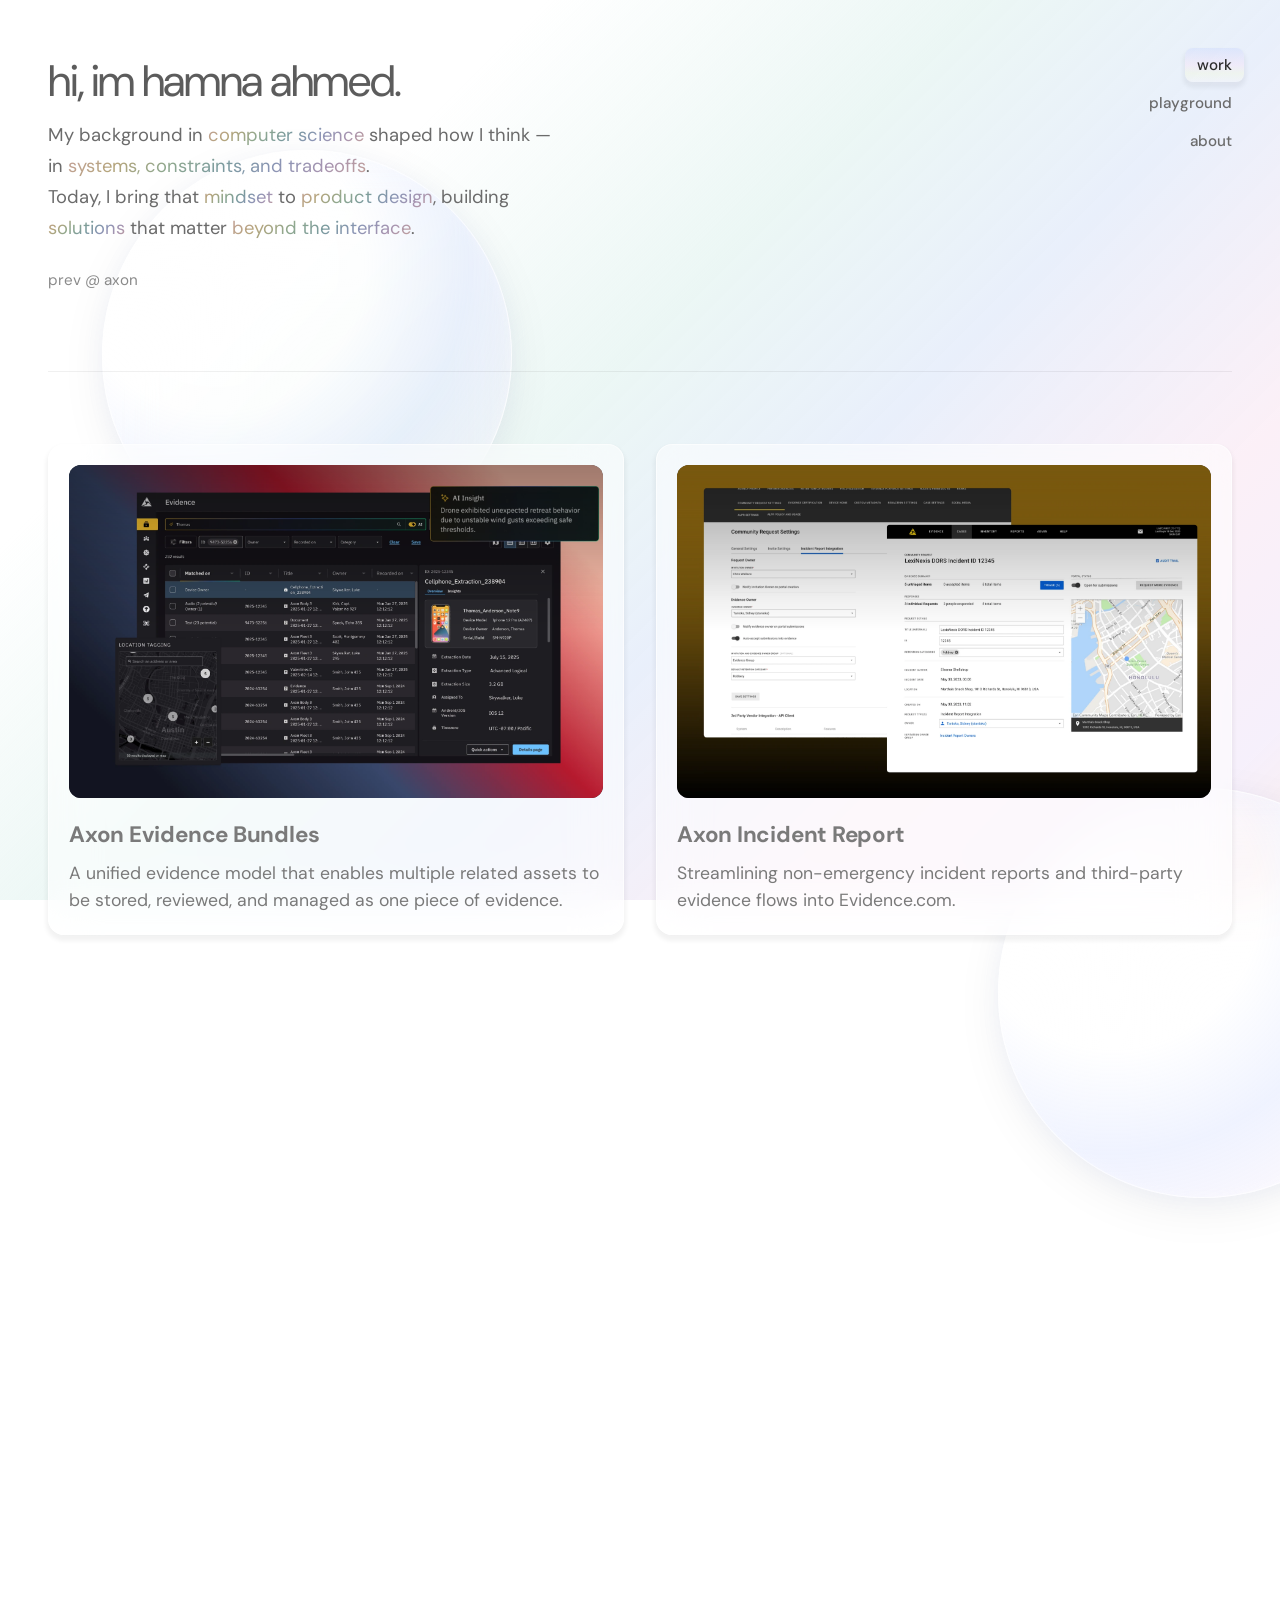
==== index.html @ d1befe15 "Initial commit" ====
<!DOCTYPE html>
<html lang="en">
<head>
  <meta charset="UTF-8">
  <meta name="viewport" content="width=device-width, initial-scale=1.0">
  <title>hamna ahmed — Product Designer</title>
  <link rel="preconnect" href="https://fonts.googleapis.com">
  <link rel="preconnect" href="https://fonts.gstatic.com" crossorigin>
  <link href="https://fonts.googleapis.com/css2?family=DM+Sans:ital,opsz,wght@0,9..40,400;0,9..40,500;0,9..40,600;0,9..40,700;1,9..40,400&display=swap" rel="stylesheet">
  <link rel="stylesheet" href="styles.css">
</head>
<body>
  <div class="custom-cursor" id="custom-cursor" aria-hidden="true">
    <span class="custom-cursor__label">VIEW PROJECT</span>
  </div>
  <div class="page-background"></div>
  <div class="glass-bubble glass-bubble--top" aria-hidden="true"></div>
  <div class="glass-bubble glass-bubble--center" aria-hidden="true"></div>
  <div class="glass-bubble glass-bubble--bottom" aria-hidden="true"></div>

  <header id="about" class="header">
    <div class="header-content">
      <h1 class="logo">hi, im hamna ahmed.</h1>
      <p class="about-intro">
        My background in <span class="about-intro__highlight">computer science</span> shaped how I think — in <span class="about-intro__highlight">systems, constraints, and tradeoffs</span>.<br>
        Today, I bring that <span class="about-intro__highlight">mindset</span> to <span class="about-intro__highlight">product design</span>, building <span class="about-intro__highlight">solutions</span> that matter <span class="about-intro__highlight">beyond the interface</span>.
      </p>
      <p class="logo-subtitle">prev @ axon</p>
    </div>
    <nav class="nav">
      <a href="#work" class="nav-link nav-link--active">work</a>
      <a href="#playground" class="nav-link">playground</a>
      <a href="#about" class="nav-link">about</a>
    </nav>
  </header>

  <main class="main">
    <div id="page-work" class="page-view page-view--active" data-page="work">
      <section id="work" class="projects">
        <div class="project-cards">
          <article class="project-card" data-project="evidence-bundles">
            <div class="project-card__image-wrapper">
              <div class="project-card__thumbnail project-card__thumbnail--axon-evidence">
                <span class="project-card__badge">AUG - OCT 2025</span>
              </div>
            </div>
            <h2 class="project-card__title">Axon Evidence Bundles</h2>
            <p class="project-card__description">A unified evidence model that enables multiple related assets to be stored, reviewed, and managed as one piece of evidence.</p>
          </article>

          <article class="project-card" data-project="incident-report">
            <div class="project-card__image-wrapper">
              <div class="project-card__thumbnail project-card__thumbnail--axon-incident">
                <span class="project-card__badge">MAY - AUG 2023</span>
              </div>
            </div>
            <h2 class="project-card__title">Axon Incident Report</h2>
            <p class="project-card__description">Streamlining non-emergency incident reports and third-party evidence flows into Evidence.com.</p>
          </article>

          <article class="project-card" data-project="shop-provincial">
            <div class="project-card__image-wrapper">
              <div class="project-card__thumbnail project-card__thumbnail--shop-provincial">
                <span class="project-card__badge">DEC - APR 2023</span>
              </div>
            </div>
            <h2 class="project-card__title">Shop Provincial E-commerce</h2>
            <p class="project-card__description">A unified evidence model that enables multiple related assets to be stored, reviewed, and managed as one piece of evidence.</p>
          </article>
        </div>
      </section>

      <footer class="site-footer">
        <div class="site-footer__inner">
          <div class="site-footer__left">
            <p class="site-footer__eyebrow">Let's connect</p>
            <h2 class="site-footer__greeting">Thanks for visiting — you've reached the end of the scroll.</h2>
            <p class="site-footer__subtext">Turning "how does this work?" into "oh, that's obvious."</p>
          </div>
          <div class="site-footer__right">
            <div class="site-footer__col">
              <p class="site-footer__label">Say hi</p>
              <a href="mailto:ahmedhamna2002@gmail.com" class="site-footer__link">Email</a>
              <a href="https://linkedin.com/in/hamnaahmed" target="_blank" rel="noopener noreferrer" class="site-footer__link">LinkedIn</a>
            </div>
            <div class="site-footer__col">
              <p class="site-footer__label">Explore</p>
              <a href="#work" class="site-footer__link">Work</a>
              <a href="#playground" class="site-footer__link">Playground</a>
              <a href="#about" class="site-footer__link">About</a>
            </div>
          </div>
        </div>
        <p class="site-footer__copyright">© Hamna Ahmed 2026</p>
      </footer>
    </div>

    <div id="page-playground" class="page-view" data-page="playground">
      <section id="playground" class="projects">
        <div class="project-cards">
          <article class="project-card" data-cursor-label="TRY IT OUT">
            <div class="project-card__image-wrapper">
              <div class="project-card__thumbnail project-card__thumbnail--memory-frame">
                <span class="project-card__badge">Project</span>
              </div>
            </div>
            <h2 class="project-card__title">Memory Frame</h2>
            <p class="project-card__description">A digital memory frame maker for creating and sharing frames with the people you care about.</p>
          </article>

        </div>
      </section>

      <footer class="site-footer">
        <div class="site-footer__inner">
          <div class="site-footer__left">
            <p class="site-footer__eyebrow">Let's connect</p>
            <h2 class="site-footer__greeting">Thanks for visiting — you've reached the end of the scroll.</h2>
            <p class="site-footer__subtext">Turning "how does this work?" into "oh, that's obvious."</p>
          </div>
          <div class="site-footer__right">
            <div class="site-footer__col">
              <p class="site-footer__label">Say hi</p>
              <a href="mailto:ahmedhamna2002@gmail.com" class="site-footer__link">Email</a>
              <a href="https://linkedin.com/in/hamnaahmed" target="_blank" rel="noopener noreferrer" class="site-footer__link">LinkedIn</a>
            </div>
            <div class="site-footer__col">
              <p class="site-footer__label">Explore</p>
              <a href="#work" class="site-footer__link">Work</a>
              <a href="#playground" class="site-footer__link">Playground</a>
              <a href="#about" class="site-footer__link">About</a>
            </div>
          </div>
        </div>
        <p class="site-footer__copyright">© Hamna Ahmed 2026</p>
      </footer>
    </div>

    <div id="page-about" class="page-view" data-page="about">
      <section class="about-page">
        <div class="about-page__content">
          <div class="about-page__text">
            <p class="about-page__body">I began in computer science, but found my way to product design through a growing interest in how technology is shaped around people. I'm especially drawn to solving problems for users whose experiences I may not naturally share.</p>
            <p class="about-page__body">Today, I bring that mindset to product design, building solutions that matter beyond the interface.</p>
            <p class="about-page__body">Previously, I designed across unfamiliar domains — from e-commerce in the HVAC space to public safety technology at Axon. In both, I learned to empathize deeply, ask better questions, and build solutions that needed to work in high-stakes, real-world conditions.</p>
            <a href="resume.pdf" target="_blank" rel="noopener noreferrer" class="about-page__resume-link">View resume</a>
          </div>
          <div class="about-page__gallery">
            <div class="about-page__portrait-frame">
              <div class="about-page__image">
                <img src="images/about-me.png" alt="Portrait of Hamna Ahmed" onerror="this.style.display='none'; this.parentElement.classList.add('about-page__image--placeholder');">
              </div>
            </div>
          </div>
        </div>
      </section>

      <footer class="site-footer">
        <div class="site-footer__inner">
          <div class="site-footer__left">
            <p class="site-footer__eyebrow">Let's connect</p>
            <h2 class="site-footer__greeting">Thanks for visiting — you've reached the end of the scroll.</h2>
            <p class="site-footer__subtext">Turning "how does this work?" into "oh, that's obvious."</p>
          </div>
          <div class="site-footer__right">
            <div class="site-footer__col">
              <p class="site-footer__label">Say hi</p>
              <a href="mailto:ahmedhamna2002@gmail.com" class="site-footer__link">Email</a>
              <a href="https://linkedin.com/in/hamnaahmed" target="_blank" rel="noopener noreferrer" class="site-footer__link">LinkedIn</a>
            </div>
            <div class="site-footer__col">
              <p class="site-footer__label">Explore</p>
              <a href="#work" class="site-footer__link">Work</a>
              <a href="#playground" class="site-footer__link">Playground</a>
              <a href="#about" class="site-footer__link">About</a>
            </div>
          </div>
        </div>
        <p class="site-footer__copyright">© Hamna Ahmed 2026</p>
      </footer>
    </div>

  <!-- Case Study Modal - Evidence Bundles -->
  <div id="case-study-modal" class="modal" aria-hidden="true" data-modal="evidence-bundles">
    <div class="modal__backdrop"></div>
    <div class="modal__window">
      <div class="modal__password-gate" id="evidence-bundles-password-gate">
        <div class="modal__password-gate-header">
          <button type="button" class="modal__back-btn modal__password-gate-back" aria-label="Back to Home">
            <span class="modal__back-icon">&lt;</span>
            Back to Home
          </button>
        </div>
        <div class="modal__password-gate-inner">
          <div class="modal__password-lock" aria-hidden="true">
            <svg width="48" height="48" viewBox="0 0 24 24" fill="none" stroke="currentColor" stroke-width="1.5" stroke-linecap="round" stroke-linejoin="round" xmlns="http://www.w3.org/2000/svg">
              <rect x="4" y="11" width="16" height="10" rx="2" ry="2"/>
              <path d="M7 11V7a5 5 0 0 1 10 0v4"/>
              <circle cx="12" cy="15.5" r="1.25" stroke="currentColor" fill="none"/>
              <line x1="12" y1="16.75" x2="12" y2="18.5" stroke="currentColor"/>
            </svg>
          </div>
          <h2 class="modal__password-gate-title">This content is protected.</h2>
          <p class="modal__password-gate-desc">To view this case study, please enter the password.</p>
          <form class="modal__password-form" id="evidence-bundles-password-form">
            <div class="modal__password-input-wrap">
              <input
                type="password"
                id="evidence-bundles-password-input"
                class="modal__password-input"
                placeholder="Enter password"
                autocomplete="off"
              />
              <button type="submit" class="modal__password-arrow" aria-label="Submit password">
                →
              </button>
            </div>
          </form>
          <p class="modal__password-error" id="evidence-bundles-password-error" aria-live="polite"></p>
        </div>
      </div>
      <header class="modal__header">
        <button type="button" class="modal__back-btn" aria-label="Back to Home">
          <span class="modal__back-icon">&lt;</span>
          Back to Home
        </button>
        <nav class="modal__nav">
          <button type="button" class="modal__nav-btn modal__nav-btn--active">intro</button>
          <button type="button" class="modal__nav-btn">challenge</button>
          <button type="button" class="modal__nav-btn">solution</button>
          <button type="button" class="modal__nav-btn">research</button>
          <button type="button" class="modal__nav-btn">impact</button>
        </nav>
      </header>
      <div class="modal__body">
        <div id="intro" class="case-study__intro-section">
        <div class="case-study__meta">
          <span>AUG - OCT 2025</span>
          <span>Product Designer</span>
        </div>
        <h2 class="case-study__title">Designing a unified way to store and review complex third-party evidence</h2>
        <div class="case-study__content-grid">
          <div class="case-study__intro">
            <p>Every year, tens of thousands of cellphone extractions and drone missions are used in criminal investigations each producing large, multi-file datasets that investigators must quickly understand under time pressure.</p>
          </div>
          <div class="case-study__details">
            <p>I led end-to-end product and design work on Evidence Bundles, introducing a new data model and review experience that treats complex extractions as a single piece of evidence across Evidence.com and Justice—reducing review time, minimizing tool switching, and surfacing critical context earlier.</p>
            <p>Alongside design, I did lightweight "vibe coding" of key components such as AI insights and the overview panel, quickly testing ideas and aligning with engineering.</p>
          </div>
        </div>
        <div class="case-study__screenshot">
          <img src="images/evidence-bundles-intro.png" alt="Evidence Bundles interface showing evidence list, detail panel, and AI insights" class="case-study__screenshot-img">
        </div>
        </div>
        <section id="challenge" class="case-study__section">
          <div class="case-study__images-row">
            <div class="case-study__image-block">
              <img src="images/evidence-bundles-challenge-1.png" alt="Challenge: extraction volume and finding what matters" class="case-study__image-img">
              <p class="case-study__image-caption">When an extraction arrives, investigators face tens of thousands of files at once. The challenge isn't missing evidence — it's finding what matters</p>
            </div>
            <div class="case-study__image-block">
              <img src="images/evidence-bundles-challenge-2.png" alt="Challenge: tool switching and context reconstruction" class="case-study__image-img">
              <p class="case-study__image-caption">To make sense of an extraction, users jump between Evidence.com, forensic tools like Cellebrite, drone software, and local file systems. Each switch breaks focus, adds friction, and forces users to manually reconstruct context.</p>
            </div>
            <div class="case-study__image-block">
              <img src="images/evidence-bundles-challenge-3.png" alt="Challenge: investigations slowing and details surfacing late" class="case-study__image-img">
              <p class="case-study__image-caption">Investigations slow down, follow-ups increase, and critical details surface later than they should — not because evidence was missing, but because it wasn't accessible when decisions were being made.</p>
            </div>
          </div>
          <p class="case-study__section-label">THE CHALLENGE</p>
          <h3 class="case-study__section-title">How can we help investigators make sense of massive cellphone and drone extractions — without slowing investigations or forcing them to leave their existing workflows?</h3>
          <div class="case-study__principles">
            <h4 class="case-study__principles-title">Principles That Framed the Design</h4>
            <ol class="case-study__principles-list">
              <li>Enable immediate orientation</li>
              <li>Surface relevance early</li>
              <li>Reduce friction within existing workflows</li>
            </ol>
          </div>
        </section>
        <section id="solution" class="case-study__section">
          <div class="case-study__solution-grid">
            <div class="case-study__solution-content">
              <p class="case-study__section-label">THE SOLUTION</p>
              <h3 class="case-study__section-title">A New Way to Review Extractions</h3>
              <p>Evidence Bundles turn large cellphone and drone extractions into a single, organized view that investigators can actually review.</p>
              <p>Instead of digging through tens of thousands of files or switching tools, investigators can quickly see what's inside, find what matters, and move forward with their investigation</p>
            </div>
            <div class="case-study__video-wrap">
              <video class="case-study__video" playsinline autoplay loop muted preload="auto">
                <source src="videos/demo_bundles.mp4" type="video/mp4">
                Your browser does not support the video tag.
              </video>
              <p class="case-study__video-hint">Add your video as <code>videos/demo_bundles.mp4</code> (MP4) to show it here.</p>
            </div>
          </div>
          <div class="case-study__stats">
            <div class="case-study__stat-box">
              <span class="case-study__stat-value">2x increase</span>
              <span class="case-study__stat-label">in cellphone extractions stored in Evidence.com</span>
            </div>
            <div class="case-study__stat-box">
              <span class="case-study__stat-value">60%</span>
              <span class="case-study__stat-label">faster extraction review time</span>
            </div>
          </div>
        </section>
        <section class="case-study__section">
          <h3 class="case-study__section-title">Evidence Detail Page</h3>
          <p class="case-study__section-desc">The evidence detail page now provides a clear, structured entry point into complex extractions. By surfacing key details and grouping related content, investigators can quickly understand the scope of an extraction and orient themselves before beginning review.</p>
          <div class="case-study__evidence-panels">
            <div class="case-study__evidence-panel">
              <img src="images/evidence-detail-list.png" alt="Evidence list view with search, filters, and table of evidence items" class="case-study__evidence-img">
            </div>
            <div class="case-study__evidence-panel">
              <img src="images/evidence-detail-panel.png" alt="Evidence detail panel showing cellphone extraction overview" class="case-study__evidence-img">
            </div>
          </div>
          <div class="case-study__before-after">
            <div class="case-study__before-after-col">
              <h4 class="case-study__before-after-heading">Before</h4>
              <ul>
                <li>Extractions were represented as either individual files or a single ZIP</li>
                <li>Evidence appeared uniform regardless of size or complexity</li>
                <li>Investigators had to open files to understand what they were reviewing</li>
              </ul>
            </div>
            <div class="case-study__before-after-col">
              <h4 class="case-study__before-after-heading">After</h4>
              <ul>
                <li>Extractions are represented as one structured piece of evidence</li>
                <li>A details overview panel clarifies type, scope, and contents at a glance</li>
                <li>Investigators can orient quickly before diving into files</li>
              </ul>
            </div>
          </div>
        </section>
        <section class="case-study__section">
          <h3 class="case-study__section-title">Actionable Evidence Lists</h3>
          <p class="case-study__section-desc">Extractions are now presented as an organized, actionable evidence list rather than a raw file dump. Files are grouped and structured to reflect investigative relevance, with tiered functionality that supports scanning, previewing, and deeper interaction as investigators move through review.</p>
          <div class="case-study__dark-images">
            <img src="images/actionable-evidence-video.png" alt="Multi-camera evidence viewer showing fisheye video and file tree" class="case-study__evidence-img">
            <img src="images/actionable-evidence-ai.png" alt="Document viewer with AI insights summarizing chat export" class="case-study__evidence-img">
          </div>
          <div class="case-study__before-after">
            <div class="case-study__before-after-col">
              <h4 class="case-study__before-after-heading">Before</h4>
              <ul>
                <li>Extractions were displayed as a raw translation of the source file structure</li>
                <li>No file- or folder-level actions were available from the evidence list</li>
                <li>Interaction was limited to basic expand and collapse</li>
                <li>Investigators had to open files or leave the platform to take action</li>
              </ul>
            </div>
            <div class="case-study__before-after-col">
              <h4 class="case-study__before-after-heading">After</h4>
              <ul>
                <li>Files are organized and grouped to reflect investigative context</li>
                <li>Tiered functionality enables focused actions at the file and folder level</li>
                <li>Supported files can be previewed inline directly from the list</li>
                <li>Investigators can review and interact with evidence without leaving Evidence.com</li>
              </ul>
            </div>
          </div>
        </section>
        <section class="case-study__section">
          <h3 class="case-study__section-title">Evidence Dashboard</h3>
          <p class="case-study__section-desc">The dashboard introduces a high-level view of an extraction that surfaces patterns, activity, and key attributes at a glance. By summarizing evidence across dimensions like type, time, and location, investigators can quickly prioritize where to focus before moving into detailed file review.</p>
          <div class="case-study__dark-images">
            <img src="images/evidence-dashboard-no-preview.png" alt="File browser in Axon Evidence with unsupported preview and download option" class="case-study__evidence-img">
            <img src="images/evidence-dashboard-overview.png" alt="Evidence dashboard with evidence type summary, location map, phone activity chart, and overview panel" class="case-study__evidence-img">
          </div>
          <div class="case-study__before-after">
            <div class="case-study__before-after-col">
              <h4 class="case-study__before-after-heading">Before</h4>
              <ul>
                <li>No high-level view of extraction contents</li>
                <li>Evidence had to be understood file-by-file</li>
                <li>Investigators manually pieced together patterns and timelines</li>
              </ul>
            </div>
            <div class="case-study__before-after-col">
              <h4 class="case-study__before-after-heading">After</h4>
              <ul>
                <li>A centralized dashboard summarizes extraction contents and activity</li>
                <li>Visual breakdowns highlight patterns across time, type, and location</li>
                <li>Investigators can identify areas of interest before deep review</li>
              </ul>
            </div>
          </div>
        </section>
        <section id="research" class="case-study__section">
          <p class="case-study__section-label">RESEARCH</p>
          <h3 class="case-study__section-title">Understanding the Problem</h3>
          <p class="case-study__section-desc">To understand where review broke down, I conducted qualitative research with investigators and analysts working with cellphone and drone extractions. Sessions focused on how they currently navigate extractions, what they look for first, and where friction slows investigations.</p>
          <p class="case-study__section-desc">Rather than evaluating tools in isolation, I mapped how evidence is reviewed end-to-end, from when an extraction first arrives to when it's deemed investigation-ready.</p>
          <div class="case-study__themes">
            <p class="case-study__themes-label">Themes</p>
            <div class="case-study__themes-grid">
              <div class="case-study__theme case-study__theme--green">
                <h4 class="case-study__theme-title">Lack of orientation</h4>
                <ul>
                  <li>"I open an extraction and I don't know where to start"</li>
                  <li>"Reviewing filenames instead of reviewing content"</li>
                  <li>"There's no summary – it's just files"</li>
                  <li>"Content is buried deep in folders"</li>
                  <li>"Jumping between tools to understand context (Exports, Callouts, etc.)"</li>
                </ul>
              </div>
              <div class="case-study__theme case-study__theme--purple">
                <h4 class="case-study__theme-title">Volume overwhelms relevance</h4>
                <ul>
                  <li>"Manually tracking what's been reviewed"</li>
                  <li>"It feels like searching for a needle in a haystack"</li>
                  <li>"One extraction can have 10,000+ files – rarely need a fraction"</li>
                </ul>
              </div>
              <div class="case-study__theme case-study__theme--blue">
                <h4 class="case-study__theme-title">Fragmented review workflows</h4>
                <ul>
                  <li>"CSV previews don't tell me enough"</li>
                  <li>"Re-uploading evidence into other software"</li>
                  <li>"Tool switching breaks focus"</li>
                  <li>"These data lives in one place, photo data in another"</li>
                </ul>
              </div>
              <div class="case-study__theme case-study__theme--orange">
                <h4 class="case-study__theme-title">Time pressure & early decisions</h4>
                <ul>
                  <li>"I want answers fast, not perfect"</li>
                  <li>"Looking for signals before deep review"</li>
                  <li>"Hard to assess relevance quickly"</li>
                  <li>"I just want to know if this is relevant"</li>
                </ul>
              </div>
            </div>
          </div>
        </section>
        <section class="case-study__section">
          <h3 class="case-study__section-title">Key patterns from research</h3>
          <p class="case-study__section-desc">To understand where review broke down, I conducted qualitative research with investigators and analysts working with cellphone and drone extractions. Sessions focused on <strong>how they currently navigate extractions, what they look for first, and where friction slows investigations.</strong></p>
          <div class="case-study__patterns">
            <div class="case-study__pattern case-study__pattern--yellow">
              <h4 class="case-study__pattern-heading">#1 — Investigators need orientation before action</h4>
              <p>When an extraction arrives, users aren't looking for everything — they're trying to understand what they're dealing with. Without an overview, investigators felt dropped into files with no clear starting point.</p>
            </div>
            <div class="case-study__pattern case-study__pattern--pink">
              <h4 class="case-study__pattern-heading">#2 — Volume makes relevance hard to see</h4>
              <p>Extractions often contained tens of thousands of files, but only a small subset mattered early. Treating all files equally slowed review and decision-making.</p>
            </div>
            <div class="case-study__pattern case-study__pattern--blue">
              <h4 class="case-study__pattern-heading">#3 — Context is reconstructed manually</h4>
              <p>When key details weren't surfaced, investigators pieced together meaning by switching tools, downloading files, or keeping external notes — adding time and risk.</p>
            </div>
          </div>
          <div class="case-study__revealed">
            <h3 class="case-study__section-title">What this revealed</h3>
            <p class="case-study__section-desc">Inefficiency wasn't caused by a lack of evidence, it came from the effort required to make sense of it. Investigators needed <strong>faster ways to understand relevance, context, and next steps</strong> without leaving their workflow.</p>
          </div>
        </section>
        <section class="case-study__section">
          <p class="case-study__section-label">EXPLORATIONS</p>
          <h3 class="case-study__section-title">Exploring the Solution Space</h3>
          <p class="case-study__section-desc">Based on research findings, I explored multiple ways to reduce cognitive load while preserving access to detailed evidence. The following explorations shaped the final direction.</p>
          <h4 class="case-study__exploration-heading">1. Tiered navigation vs. collapse-and-expand lists</h4>
          <div class="case-study__exploration-panels case-study__exploration-panels--visuals-first">
            <div class="case-study__exploration-panel">
              <p class="case-study__exploration-label">Feedback</p>
              <p class="case-study__exploration-text">Investigators found expandable lists difficult to scan at scale. Large extractions made it hard to understand structure, and repeatedly expanding folders added cognitive overhead before review could even begin.</p>
              <div class="case-study__exploration-media">
                <img src="images/exploration-tiered-file-tree.png" alt="Before: collapse-and-expand file tree" class="case-study__exploration-img-aligned">
              </div>
            </div>
            <div class="case-study__exploration-panel">
              <p class="case-study__exploration-label">What changed</p>
              <p class="case-study__exploration-text">We introduced a tiered navigation structure that made hierarchy visible at a glance, allowing investigators to understand how evidence was organized without repeated interaction.</p>
              <div class="case-study__exploration-media">
                <div class="case-study__video-wrap case-study__exploration-video">
                  <video class="case-study__video" playsinline autoplay loop muted preload="auto">
                    <source src="videos/list.mp4" type="video/mp4">
                    Your browser does not support the video tag.
                  </video>
                  <p class="case-study__video-hint">Tiered navigation in action.</p>
                </div>
              </div>
            </div>
          </div>
          <h4 class="case-study__exploration-heading">2. Widget-level filters vs. global filtering</h4>
          <div class="case-study__exploration-panels case-study__exploration-panels--visuals-first">
            <div class="case-study__exploration-panel">
              <p class="case-study__exploration-label">Feedback</p>
              <p class="case-study__exploration-text">Early designs placed filters within individual dashboard widgets. Investigators found this confusing and repetitive, often needing to apply the same filter multiple times to cross-check evidence.</p>
              <div class="case-study__exploration-media case-study__exploration-media--row">
                <img src="images/exploration-location-tagging.png" alt="Location Tagging widget with Type and Date filters" class="case-study__exploration-img-aligned">
                <img src="images/exploration-phone-activity.png" alt="Phone Activity widget with Type and Duration filters" class="case-study__exploration-img-aligned">
              </div>
            </div>
            <div class="case-study__exploration-panel">
              <p class="case-study__exploration-label">What changed</p>
              <p class="case-study__exploration-text">We moved filtering to a global level across all widgets, allowing investigators to narrow evidence once and see consistent results across the entire dashboard.</p>
              <div class="case-study__exploration-media case-study__exploration-media--match-row">
                <img src="images/exploration-dashboard-overview.png" alt="Evidence dashboard with global filters, Location Tagging, Phone Activity, and Overview" class="case-study__exploration-img-aligned">
              </div>
            </div>
          </div>
        </section>
        <section id="impact" class="case-study__section">
          <div class="case-study__impact-grid case-study__impact-grid--evidence">
            <div>
              <h3 class="case-study__section-title">Impact and Outcomes</h3>
              <p class="case-study__section-desc">Evidence Bundles improved how investigators review complex extractions by shipping a PO experience centered on the evidence list and overview details panel. While dashboard-level insights were explored, technical constraints scoped the initial release to the most critical features.</p>
            </div>
            <div class="case-study__impact-list">
              <div class="case-study__impact-item">
                <h4 class="case-study__impact-heading">60% faster extraction review</h4>
                <p>By introducing structured bundles, overview context, and in-platform review, investigators could assess relevance and begin analysis significantly earlier, without downloading files or switching tools.</p>
              </div>
              <div class="case-study__impact-item">
                <h4 class="case-study__impact-heading">~2x increase in cellphone extractions stored in Evidence.com</h4>
                <p>Making extractions reviewable in-platform reduced reliance on external forensic tools and encouraged agencies to store and manage third-party evidence directly within Axon.</p>
              </div>
              <div class="case-study__impact-item">
                <h4 class="case-study__impact-heading">A scalable foundation for future evidence types</h4>
                <p>The "one evidence, many files" model established a flexible pattern that extends beyond cellphone extractions to other complex evidence types, including drone missions and multi-camera incidents.</p>
              </div>
            </div>
          </div>
        </section>
        <section class="case-study__section">
          <div class="case-study__takeaways-section">
            <h3 class="case-study__section-title">Reflections</h3>
            <p class="case-study__section-desc">Designing Evidence Bundles required balancing investigative rigor with usability in a space where mistakes carry real consequences. One of the biggest challenges was identifying where structure added clarity versus where it introduced unnecessary abstraction.</p>
            <p class="case-study__section-desc">This work strengthened my approach to designing for complex, high-stakes systems, where progress is often iterative, constrained, and driven as much by feasibility as by user need.</p>
            <div class="case-study__reflections-images">
            <div class="case-study__reflection-block">
              <img src="images/reflection-1.png" alt="CKO25 SUPERBLOOM at Footprint Center" class="case-study__reflection-img">
              <p class="case-study__reflection-caption">Alignment, finally not on Zoom.</p>
            </div>
            <div class="case-study__reflection-block">
              <img src="images/reflection-2.png" alt="Team dinner" class="case-study__reflection-img">
              <p class="case-study__reflection-caption">Good teams are built between meetings.</p>
            </div>
            <div class="case-study__reflection-block">
              <img src="images/reflection-3.png" alt="Workspace and design critiques" class="case-study__reflection-img">
              <p class="case-study__reflection-caption">Design critiques: where good ideas get better.</p>
            </div>
            </div>
          </div>
        </section>
        <section class="case-study__more">
          <p class="case-study__more-label">Want to read more?</p>
          <div class="case-study__more-cards">
            <div class="case-study__more-card" data-project="incident-report" role="button" tabindex="0">
              <img src="images/axon-evidence-cover.png" alt="Axon Incident Report" class="case-study__more-img">
              <h4 class="case-study__more-title">Axon Incident Report</h4>
              <p class="case-study__more-desc">Streamlining non-emergency incident reports and third-party evidence flows into Evidence.com.</p>
            </div>
            <div class="case-study__more-card" data-project="shop-provincial" role="button" tabindex="0">
              <img src="images/shop-provincial-cover.png" alt="Shop Provincial E-commerce" class="case-study__more-img">
              <h4 class="case-study__more-title">Shop Provincial E-commerce</h4>
              <p class="case-study__more-desc">A unified evidence model that enables multiple related assets to be stored, reviewed, and managed as one piece of evidence.</p>
            </div>
          </div>
        </section>
      </div>
    </div>
  </div>

  <!-- Case Study Modal - Incident Report -->
  <div id="incident-report-modal" class="modal" aria-hidden="true" data-modal="incident-report">
    <div class="modal__backdrop"></div>
    <div class="modal__window">
      <header class="modal__header">
        <button type="button" class="modal__back-btn" aria-label="Back to Home">
          <span class="modal__back-icon">&lt;</span>
          Back to Home
        </button>
        <nav class="modal__nav">
          <button type="button" class="modal__nav-btn modal__nav-btn--active">intro</button>
          <button type="button" class="modal__nav-btn">challenge</button>
          <button type="button" class="modal__nav-btn">solution</button>
          <button type="button" class="modal__nav-btn">research</button>
          <button type="button" class="modal__nav-btn">impact</button>
        </nav>
      </header>
      <div class="modal__body">
        <div id="intro-incident" class="case-study__intro-section">
          <div class="case-study__meta">
            <span>MAY - AUG 2023</span>
            <span>Product Design Intern</span>
          </div>
          <h2 class="case-study__title">Simplifying how third-party evidence is collected for incident reports.</h2>
          <div class="case-study__content-grid">
            <div class="case-study__intro">
              <p>More than 18,000 law enforcement agencies globally rely on third-party systems to collect non-emergency incident reports, while digital evidence is managed separately. This disconnect creates delays, manual work, and incomplete evidence at the start of investigations.</p>
            </div>
            <div class="case-study__details">
              <p>During my Summer 2023 internship on the Digital Evidence Management System (DEMS) team at Axon, I worked on Incident Report Integration—a project focused on simplifying how third-party evidence is collected and linked to incident reports across multiple regions with varying constraints.</p>
            </div>
          </div>
          <div class="case-study__screenshot">
            <img src="images/incident-report-intro.png" alt="Community Request Settings and LexisNexis DORS incident portal" class="case-study__screenshot-img">
          </div>
        </div>
        <section id="challenge-incident" class="case-study__section">
          <div class="case-study__challenge-solution-grid">
            <div>
              <p class="case-study__section-label">THE CHALLENGE</p>
              <h3 class="case-study__section-title">The Challenge</h3>
              <p class="case-study__section-desc">Incident reports and digital evidence were collected in different tools, forcing officers to manually move files between systems. This extra work caused delays and often meant investigations started without all the necessary information.</p>
              <div class="case-study__metrics-row">
                <div class="case-study__metric-box case-study__metric-box--incident">
                  <span class="case-study__metric-value">48%</span>
                  <span class="case-study__metric-label">reduction in evidence delays</span>
                </div>
                <div class="case-study__metric-box case-study__metric-box--incident">
                  <span class="case-study__metric-value">250 hrs/week</span>
                  <span class="case-study__metric-label">of operational time saved</span>
                </div>
              </div>
            </div>
            <div>
              <div class="case-study__question-callout">
                <p><strong>The question we tackled:</strong> How might we simplify third-party evidence collection while keeping incident reporting workflows intact?</p>
              </div>
              <p class="case-study__section-label">THE SOLUTION</p>
              <h3 class="case-study__section-title">The Solution</h3>
              <p class="case-study__section-desc">We designed an end-to-end integration that connects third-party incident reporting systems with Axon's digital evidence platform, automatically linking evidence to incident reports through a centralized review experience.</p>
            </div>
          </div>
        </section>
        <section id="solution-incident" class="case-study__section">
          <h3 class="case-study__section-title">The Portal Experience</h3>
          <p class="case-study__section-desc">Agencies can see all evidence submitted through third-party reports in one place. Evidence is automatically tied to its incident, making it easy to triage, review, and request follow-ups without switching systems.</p>
          <div class="case-study__screenshot">
            <div class="case-study__video-wrap">
              <video class="case-study__video" playsinline autoplay loop muted preload="auto">
                <source src="videos/Incident Report Video1 copy.mp4" type="video/mp4">
                Your browser does not support the video tag.
              </video>
            </div>
          </div>
          <h3 class="case-study__section-title">Agency Setup & API</h3>
          <p class="case-study__section-desc">Agencies configure permissions and generate an API client in under a minute, enabling secure connections with existing reporting tools.</p>
          <div class="case-study__screenshot">
            <div class="case-study__video-wrap">
              <video class="case-study__video" playsinline autoplay loop muted preload="auto">
                <source src="videos/Screen Recording 2024-01-29 at 11 copy.mp4" type="video/mp4">
                Your browser does not support the video tag.
              </video>
            </div>
          </div>
          <h3 class="case-study__section-title">Third-Party Evidence Intake</h3>
          <p class="case-study__section-desc">Evidence submitted alongside incident reports flows directly into Axon, eliminating manual uploads and delays.</p>
          <div class="case-study__screenshot">
            <div class="case-study__video-wrap">
              <video class="case-study__video" playsinline autoplay loop muted preload="auto">
                <source src="videos/Incident Report Integration @ Axon (1500 x 1080 px) copy.mp4" type="video/mp4">
                Your browser does not support the video tag.
              </video>
            </div>
          </div>
          <h3 class="case-study__section-title">Creating value across the evidence ecosystem</h3>
          <p class="case-study__section-desc">Incident Report Integration was designed to deliver value for everyone involved in the evidence lifecycle—from community members submitting reports to investigators acting on them.</p>
          <div class="case-study__value-grid">
            <div class="case-study__value-block">
              <h4 class="case-study__value-title">For Agencies</h4>
              <p>Reduce manual work and operational overhead by automating evidence intake and integration with existing reporting systems.</p>
            </div>
            <div class="case-study__value-block">
              <h4 class="case-study__value-title">For Investigators</h4>
              <p>Access complete, investigation-ready evidence earlier—without switching tools or waiting on follow-ups.</p>
            </div>
            <div class="case-study__value-block">
              <h4 class="case-study__value-title">For Community Members</h4>
              <p>Submit all relevant digital evidence in one step, with confidence that it's securely received and reviewed.</p>
            </div>
            <div class="case-study__value-block">
              <h4 class="case-study__value-title">For Axon</h4>
              <p>Enable a scalable, integration-first platform that strengthens partnerships with third-party reporting vendors and increases platform adoption.</p>
            </div>
          </div>
        <section id="research-incident" class="case-study__section">
          <h3 class="case-study__section-title">Before and After The Integration</h3>
          <div class="case-study__before-after-flowcharts">
            <div class="case-study__flowchart-block">
              <img src="images/incident-before-integration.png" alt="Before: Evidence handled across multiple tools — case submission, review, and evidence request flow" class="case-study__flowchart-img">
              <p class="case-study__flowchart-label">Before: Evidence handled across multiple tools</p>
            </div>
            <div class="case-study__flowchart-block">
              <img src="images/incident-after-integration.png" alt="After: Evidence handled in one connected system — integrated flow" class="case-study__flowchart-img">
              <p class="case-study__flowchart-label">After: Evidence handled in one connected system</p>
            </div>
          </div>
          <h3 class="case-study__section-title">Research & Discovery</h3>
          <p class="case-study__section-desc">To understand where evidence collection was breaking down, we conducted interviews with law enforcement agencies across the US, Canada, Australia, and the UK, including agencies using third-party systems for non-emergency incident reporting. We paired these conversations with a deep analysis of the reporting software agencies relied on day to day.</p>
          <p class="case-study__section-desc">Rather than redesigning existing tools, our goal was to understand how incident reports and evidence moved through these systems—and where friction, delays, and manual work were introduced.</p>
          <div class="case-study__research-cols">
            <div class="case-study__research-col">
              <img src="images/incident-research-agency.png" alt="Agency interviews — collaboration in meeting room" class="case-study__research-img">
              <h4 class="case-study__research-col-title">Agency interviews</h4>
              <p>How do agencies collect evidence today?</p>
            </div>
            <div class="case-study__research-col">
              <img src="images/incident-research-analysis.png" alt="Third-party system analysis — data review and visualizations" class="case-study__research-img">
              <h4 class="case-study__research-col-title">Third-party system analysis</h4>
              <p>How does evidence move through existing reporting tools?</p>
            </div>
            <div class="case-study__research-col">
              <img src="images/incident-research-constraints.png" alt="Constraints & feasibility — systems and connectivity" class="case-study__research-img">
              <h4 class="case-study__research-col-title">Constraints & feasibility review</h4>
              <p>What's possible within real-world constraints?</p>
            </div>
          </div>
          <h3 class="case-study__section-title">Key insights</h3>
          <div class="case-study__insights-grid">
            <div class="case-study__insight-block">
              <h4 class="case-study__insight-title">US & Canada – LexisNexis Coplogic (DORS)</h4>
              <ol>
                <li>Community members could submit only non-video files up to 75MB</li>
                <li>Video evidence required follow-up and manual re-upload into Axon</li>
                <li>Metadata had to be recreated manually, increasing effort and error risk</li>
              </ol>
            </div>
            <div class="case-study__insight-block">
              <h4 class="case-study__insight-title">Australia – PoliceLink</h4>
              <ol>
                <li>Evidence lived entirely outside Axon</li>
                <li>Staff manually generated evidence requests and migrated files</li>
                <li>One agency estimated this process required ~5 full-time staff</li>
              </ol>
            </div>
            <div class="case-study__insight-block">
              <h4 class="case-study__insight-title">United Kingdom – MARPLE</h4>
              <ol>
                <li>Evidence was requested only after an officer was assigned</li>
                <li>Shift changes caused delays of up to 7 days</li>
                <li>In some cases, evidence was still collected in person</li>
              </ol>
            </div>
          </div>
          <h3 class="case-study__section-title">What we learned</h3>
          <p class="case-study__section-desc">Despite regional differences, every system shared the same underlying issue: <strong>incident reports and digital evidence were handled separately.</strong> This separation led to delays, manual work, and investigations starting without complete information.</p>
          <p class="case-study__section-desc">These insights confirmed that the core problem wasn't any single reporting tool—it was the lack of a seamless connection between third-party reporting systems and digital evidence management.</p>
          <div class="case-study__how-might-we">
            <ol>
              <li>How might we allow community members to submit all relevant digital evidence while filing an incident report?</li>
              <li>How might we reduce manual evidence handling without disrupting existing agency workflows?</li>
              <li>How might we ensure investigators receive complete, investigation-ready evidence as early as possible?</li>
            </ol>
          </div>
        </section>
          <h3 class="case-study__section-title case-study__section-title--top-spacing">Iteration & Feedback</h3>
          <p class="case-study__section-desc">We shared early and iterative designs with partner agencies to gather feedback on clarity, usability, and setup flow. These iterations reduced setup errors, lowered cognitive load for administrators, and helped standardize API experiences across Axon—making integrations easier to adopt and scale.</p>
          <h4 class="case-study__exploration-heading">1. Reducing Complexity in API Client Details</h4>
          <div class="case-study__exploration-panels">
            <div class="case-study__exploration-panel">
              <p class="case-study__exploration-label">Feedback</p>
              <p class="case-study__exploration-text">Agencies shared that editing feature access and third-party system details was unnecessary and confusing. Since reporting systems are determined by geography, these settings were rarely changed and added cognitive overhead.</p>
            </div>
            <div class="case-study__exploration-panel">
              <p class="case-study__exploration-label">What changed</p>
              <p class="case-study__exploration-text">We simplified the API client details experience by removing low-value configuration options and shifting the view toward a clearer, read-only presentation of essential information.</p>
            </div>
          </div>
          <div class="case-study__dark-images case-study__dark-images--spaced">
            <img src="images/incident-api-client-before.png" alt="Edit/View API Client — complex configuration options" class="case-study__evidence-img">
            <img src="images/incident-api-client-after.png" alt="View API Client — simplified read-only presentation" class="case-study__evidence-img">
          </div>
          <h4 class="case-study__exploration-heading">2. Standardizing API Creation with a Dialog Pattern</h4>
          <div class="case-study__exploration-panels">
            <div class="case-study__exploration-panel">
              <p class="case-study__exploration-label">Feedback</p>
              <p class="case-study__exploration-text">Administrators struggled to understand which API credentials needed to be copied during setup, and internal teams noted inconsistencies between the integration flow and existing Air API layouts.</p>
            </div>
            <div class="case-study__exploration-panel">
              <p class="case-study__exploration-label">What changed</p>
              <p class="case-study__exploration-text">I redesigned the API creation experience using a dialog-based pattern with clear hierarchy, inline copy actions, and guardrails (such as disabling completion until required values were copied). This pattern was then adopted to replace the existing Air API settings layout, creating a more consistent and scannable experience across the platform.</p>
            </div>
          </div>
          <div class="case-study__dark-images case-study__dark-images--spaced">
            <img src="images/incident-api-dialog-full-page.png" alt="Create A New 3rd Party Integration Client — credentials, copy actions, and acknowledgment" class="case-study__evidence-img">
            <img src="images/incident-api-dialog-modal.png" alt="API access client successfully created — dialog pattern with Secret, Partner ID, Client ID" class="case-study__evidence-img">
          </div>
        </section>
        <section id="impact-incident" class="case-study__section">
          <div class="case-study__impact-grid-incident">
            <div>
              <h3 class="case-study__section-title">Impact and Outcomes</h3>
              <p class="case-study__section-desc">The Incident Report Integration delivered measurable improvements for agencies while strengthening Axon's platform foundations.</p>
            </div>
            <div class="case-study__impact-list">
            <div class="case-study__impact-item-incident">
              <h4 class="case-study__impact-heading-incident">48% reduction in evidence delays</h4>
              <p>By enabling earlier evidence submission and automatic linking, investigators gained faster access to critical information at first contact.</p>
            </div>
            <div class="case-study__impact-item-incident">
              <h4 class="case-study__impact-heading-incident">250 hours saved per week per agency</h4>
              <p>Eliminating manual evidence migration reduced operational workload—equivalent to saving up to five full-time staff roles in some regions.</p>
            </div>
            <div class="case-study__impact-item-incident">
              <h4 class="case-study__impact-heading-incident">Standardized API patterns across Axon</h4>
              <p>The dialog-based API experience improved clarity, reduced setup errors, and established a reusable pattern for future integrations.</p>
            </div>
          </div>
          </div>
        </section>
        <section class="case-study__section">
          <div class="case-study__takeaways-section">
            <h3 class="case-study__section-title">Reflections</h3>
            <p class="case-study__section-desc">This project pushed me to <strong>OWN IT</strong> and design for users and environments I didn't come from. Working across international agencies taught me how much context, constraints, and real-world workflows shape good design—and that simplifying systems and listening closely to feedback often creates the biggest impact.</p>
            <p class="case-study__section-desc">Seeing early ideas turn into tools agencies could actually use was the most rewarding part, and it reinforced my interest in building thoughtful, real-world systems.</p>
            <div class="case-study__reflections-images">
              <div class="case-study__reflection-block">
                <img src="images/incident-reflection-1.png" alt="Reflection — journey forward" class="case-study__reflection-img">
                <p class="case-study__reflection-caption">Where a lot of good design conversations happened.</p>
              </div>
              <div class="case-study__reflection-block">
                <img src="images/incident-reflection-2.png" alt="Reflection — design fuel" class="case-study__reflection-img">
                <p class="case-study__reflection-caption">Design fuel.</p>
              </div>
              <div class="case-study__reflection-block">
                <img src="images/incident-reflection-3.png" alt="Reflection — product in action" class="case-study__reflection-img">
                <p class="case-study__reflection-caption">Seeing the product in action — beyond the screen.</p>
              </div>
            </div>
          </div>
        </section>
        <section class="case-study__more">
          <p class="case-study__more-label">Want to read more?</p>
          <div class="case-study__more-cards">
            <div class="case-study__more-card" data-project="evidence-bundles" role="button" tabindex="0">
              <img src="images/axon-incident-cover.png" alt="Axon Evidence Bundles" class="case-study__more-img">
              <h4 class="case-study__more-title">Axon Evidence Bundles</h4>
              <p class="case-study__more-desc">A unified evidence model that enables multiple related assets to be stored, reviewed, and managed as one piece of evidence.</p>
            </div>
            <div class="case-study__more-card" data-project="shop-provincial" role="button" tabindex="0">
              <img src="images/shop-provincial-cover.png" alt="Shop Provincial E-commerce" class="case-study__more-img">
              <h4 class="case-study__more-title">Shop Provincial E-commerce</h4>
              <p class="case-study__more-desc">A unified evidence model that enables multiple related assets to be stored, reviewed, and managed as one piece of evidence.</p>
            </div>
          </div>
        </section>
      </div>
    </div>
  </div>

  <!-- Case Study Modal - Shop Provincial E-commerce -->
  <div id="shop-provincial-modal" class="modal" aria-hidden="true" data-modal="shop-provincial">
    <div class="modal__backdrop"></div>
    <div class="modal__window">
      <header class="modal__header">
        <button type="button" class="modal__back-btn" aria-label="Back to Home">
          <span class="modal__back-icon">&lt;</span>
          Back to Home
        </button>
        <nav class="modal__nav">
          <button type="button" class="modal__nav-btn modal__nav-btn--active">intro</button>
          <button type="button" class="modal__nav-btn">challenge</button>
          <button type="button" class="modal__nav-btn">solution</button>
          <button type="button" class="modal__nav-btn">research</button>
          <button type="button" class="modal__nav-btn">impact</button>
        </nav>
      </header>
      <div class="modal__body">
        <div id="intro-shop" class="case-study__intro-section">
          <div class="case-study__meta">
            <span>DEC - APR 2023</span>
            <span>Lead UX/UI Designer & Front End Developer</span>
          </div>
          <h2 class="case-study__title">Turning smart home complexity into a scalable e-commerce experience</h2>
          <div class="case-study__content-grid">
            <div class="case-study__intro">
              <p>As smart home adoption continues to grow across Canada, <strong>millions of consumers are entering the market</strong> for the first time—often feeling overwhelmed by choice, compatibility concerns, and installation uncertainty.</p>
            </div>
            <div class="case-study__details">
              <p>I led the design and front-end development of Shop Provincial, helping PSHS transition from a lead-based HVAC business to a scalable e-commerce platform through curated bundles, clear pricing, and integrated installation.</p>
            </div>
          </div>
          <div class="case-study__screenshot case-study__screenshot--full-bleed">
            <img src="images/shop-provincial-intro.png" alt="Shop Provincial e-commerce — two laptop views showing navigation, product bundles, and product grid" class="case-study__screenshot-img">
          </div>
        </div>
        <section id="challenge-shop" class="case-study__section">
          <div class="case-study__challenge-solution-grid">
            <div>
              <p class="case-study__section-label">THE CHALLENGE</p>
              <h3 class="case-study__section-title">The Challenge</h3>
              <p class="case-study__section-desc">Shop Provincial’s parent company, PSHS, was shifting from a lead-based HVAC business to a scalable e-commerce model focused on smart home products. That meant building a new website from scratch—moving off WordPress—and creating an experience that would build customer trust and support a sustainable online business.</p>
            </div>
            <div>
              <div class="case-study__question-callout case-study__question-callout--muted">
                <p>The question we tackled:</p>
                <p><strong>How might we help customers confidently buy smart home products online—without relying on manual, lead-based sales?</strong></p>
              </div>
            </div>
          </div>
        </section>
        <section id="solution-shop" class="case-study__section">
          <p class="case-study__section-label">THE SOLUTION</p>
          <h3 class="case-study__section-title">Initial Website & Goals</h3>
          <ul class="case-study__goals-list">
            <li>Reduced reliance on low-quality leads by enabling direct e-commerce conversions without sales team intervention</li>
            <li>Delivered more <strong>personalized, user-centric shopping experiences</strong> to build trust, relevance, and engagement</li>
            <li>Increased customer lifetime value through <strong>better product discovery</strong>, seamless installation services, and repeat purchase opportunities</li>
          </ul>
          <div class="case-study__evidence-panels">
            <div class="case-study__evidence-panel">
              <img src="images/shop-hero-upgrades.png" alt="Shop Provincial homepage — Smart Home Upgrades hero with See Our Best Offers" class="case-study__evidence-img">
              <p class="case-study__image-caption">Initial homepage — lead-focused experience</p>
            </div>
            <div class="case-study__evidence-panel">
              <img src="images/shop-easy-123-form.png" alt="Easy as 1, 2, 3 — contact form with First Name, Last Name, Phone, Email, City" class="case-study__evidence-img">
              <p class="case-study__image-caption">Lead capture form — manual follow-up</p>
            </div>
          </div>
          <div class="case-study__solution-intro">
            <h3 class="case-study__section-title">The Solution</h3>
            <p class="case-study__section-desc">We designed a scalable e-commerce experience that replaces a manual, lead-based sales process with a clear and confident buying flow. By combining curated smart home bundles, transparent pricing, and professional installation into a single experience, customers can purchase without sales calls—while PSHS can scale beyond one-on-one interactions.</p>
          </div>
          <div class="case-study__solution-text-media">
            <div class="case-study__solution-text">
              <h4 class="case-study__section-title case-study__section-title--small">Curated Bundles</h4>
              <p class="case-study__section-desc">Pre-made smart home bundles reduce decision fatigue by offering compatible, ready-to-install solutions with clear pricing. This approach simplifies purchasing for first-time buyers while supporting efficient inventory and installation planning.</p>
            </div>
            <div class="case-study__solution-media">
              <div class="case-study__video-wrap">
                <video class="case-study__video" playsinline autoplay loop muted preload="auto">
                  <source src="videos/SPV1 Copy.mp4" type="video/mp4">
                  Your browser does not support the video tag.
                </video>
              </div>
            </div>
          </div>
          <div class="case-study__solution-text-media case-study__solution-text-media--spaced">
            <div class="case-study__solution-media">
              <div class="case-study__video-wrap">
                <video class="case-study__video" playsinline autoplay loop muted preload="auto">
                  <source src="videos/SPV2 Copy.mp4" type="video/mp4">
                  Your browser does not support the video tag.
                </video>
              </div>
            </div>
            <div class="case-study__solution-text">
              <h4 class="case-study__section-title case-study__section-title--small">Installation Built In</h4>
              <p class="case-study__section-desc">Installation services are integrated directly into the checkout flow, addressing a major trust barrier for customers who lack the time or technical expertise to install smart home systems themselves.</p>
            </div>
          </div>
        </section>
        <section id="research-shop" class="case-study__section">
          <p class="case-study__section-label">RESEARCH & DISCOVERY</p>
          <h3 class="case-study__section-title">Research & Discovery</h3>
          <p class="case-study__section-desc">Through surveys and interviews, we gained invaluable insights into the preferences and challenges faced by smart home consumers. Key findings revealed a strong preference for sustainability, seamless product compatibility, and reliable after-sales support. Interestingly, contrary to our initial assumptions, the most significant frustration among users was not the installation process but the updates and technical issues that arose afterwards. This insight has been crucial in guiding our strategy to enhance customer support and product offerings, ensuring we address the real pain points of our consumers.</p>
          <div class="case-study__research-cols">
            <div class="case-study__research-col">
              <img src="images/shop-research-interviews.png" alt="Employee interview notes and research reference — Word doc and handwritten notebook" class="case-study__research-img">
              <h4 class="case-study__research-col-title">Agency interviews</h4>
              <p>How do agencies collect evidence today?</p>
            </div>
            <div class="case-study__research-col">
              <img src="images/shop-research-surveys.png" alt="Quantitative surveys — bar chart of pain points and preferences" class="case-study__research-img">
              <h4 class="case-study__research-col-title">Quantitative Surveys</h4>
              <p>How do agencies collect evidence today?</p>
            </div>
          </div>
          <h3 class="case-study__section-title" style="margin-top: 2rem;">Pain Points & Opportunities <span aria-hidden="true">🎯</span></h3>
          <div class="case-study__pain-points-grid">
            <div class="case-study__pain-point">
              <h4 class="case-study__pain-point-heading">Curated Bundles</h4>
              <p class="case-study__section-desc">Users desire curated bundles that combine quality and affordability, emphasizing the need for well-integrated, cost-effective solutions.</p>
            </div>
            <div class="case-study__pain-point">
              <h4 class="case-study__pain-point-heading">Lack of Skills</h4>
              <p class="case-study__section-desc">The lack of time or expertise for installation among users highlights the importance of offering convenient, same-day installation services.</p>
            </div>
            <div class="case-study__pain-point">
              <h4 class="case-study__pain-point-heading">Post Installation Support</h4>
              <p class="case-study__section-desc">A strong demand exists for continuous support and assistance post-installation, underscoring the value of maintenance subscriptions for consumer satisfaction.</p>
            </div>
          </div>
          <h3 class="case-study__section-title" style="margin-top: 2rem;">Competitive Analysis</h3>
          <div class="case-study__competitive-box">
            <div class="case-study__competitive-col">
              <h4 class="case-study__competitive-title">1. Google</h4>
              <ul class="case-study__principles-list">
                <li>Limited bundles</li>
                <li>Insist users to build packages that can be overwhelming to beginners</li>
                <li>Third party installer</li>
                <li>Lack of Support</li>
              </ul>
            </div>
            <div class="case-study__competitive-col">
              <h4 class="case-study__competitive-title">2. Bell</h4>
              <ul class="case-study__principles-list">
                <li>Only offers security bundles</li>
                <li>Need to submit a form and speak to specialist in order to purchase</li>
              </ul>
            </div>
          </div>
          <p class="case-study__section-label" style="margin-top: 2rem;">DESIGN CONCEPTS FOR BUNDLES</p>
          <h3 class="case-study__section-title">Design Concepts for Bundles</h3>
          <p class="case-study__section-desc">After evaluating three bundle options for smart home products—personalized quizzes, build your bundle, and pre-made bundles—we concluded that <strong>pre-made bundles are the most effective</strong>. They simplify the buying process for customers by avoiding overwhelm and providing clear pricing, while on the business side they allow for easier stock management and streamlined installation. This strategy aligns with both consumer preferences for straightforward shopping and business objectives of efficient cross-selling and upselling.</p>
          <h4 class="case-study__section-title case-study__section-title--small">Quiz Flow</h4>
          <div class="case-study__screenshot">
            <img src="images/shop-quiz-flow-1.png" alt="Quiz flow — Let's Get Started, Select your interests, Custom Smart Home System" class="case-study__screenshot-img">
          </div>
          <h4 class="case-study__section-title case-study__section-title--small">Build Bundle Flow</h4>
          <div class="case-study__quiz-flow-row">
            <div class="case-study__quiz-flow-item">
              <img src="images/shop-build-bundle-1.png" alt="Build Your Smart Home — category grid (Cameras, Door Lock, Temperature, etc.)" class="case-study__screenshot-img">
            </div>
            <div class="case-study__quiz-flow-item">
              <img src="images/shop-build-bundle-2.png" alt="Find the best Camera for your home — product selection with Buy" class="case-study__screenshot-img">
            </div>
            <div class="case-study__quiz-flow-item">
              <img src="images/shop-build-bundle-3.png" alt="Order Summary and Installation — build bundle checkout" class="case-study__screenshot-img">
            </div>
          </div>
          <h4 class="case-study__section-title case-study__section-title--small">Premade Bundle Flow</h4>
          <div class="case-study__screenshot case-study__screenshot--align-text">
            <img src="images/shop-premade-bundle-flow.png" alt="Premade bundle flow — bundle selection cards and order details with Installation" class="case-study__screenshot-img">
          </div>
        </section>
        <section class="case-study__section">
          <h3 class="case-study__section-title">Wireframes</h3>
          <div class="case-study__wireframes case-study__wireframes--single">
            <img src="images/shop-wireframe-1.png" alt="Wireframe — video hero with supporting content and bundle metrics" class="case-study__wireframe-img">
          </div>
        </section>
        <section class="case-study__section">
          <h3 class="case-study__section-title">Iteration & Feedback</h3>
          <h4 class="case-study__section-title case-study__section-title--small">1. Increasing Cross-Selling at Checkout</h4>
          <div class="case-study__exploration-panels">
            <div class="case-study__exploration-panel">
              <p class="case-study__exploration-label">Feedback</p>
              <p class="case-study__exploration-text">Customers expressed hesitation around adding bundles during checkout and wanted more control over individual add-on selections. Bundled options felt restrictive, leading to lower engagement with additional products.</p>
            </div>
            <div class="case-study__exploration-panel">
              <p class="case-study__exploration-label">What changed</p>
              <p class="case-study__exploration-text">We tested surfacing individual add-on products alongside bundles within the checkout flow. A/B testing results showing 80% preference for individual items versus 30% for bundles led us to iterate toward a checkout experience that prioritizes cross-selling individual products, reducing reliance on bundle-based add-ons.</p>
            </div>
          </div>
          <div class="case-study__before-after-flowcharts">
            <div class="case-study__flowchart-block">
              <img src="images/shop-checkout-bundle.png" alt="Checkout — bundle-focused add-ons (Home Comfort Bundle)" class="case-study__flowchart-img">
              <p class="case-study__flowchart-label">Checkout — bundle-focused add-ons</p>
            </div>
            <div class="case-study__flowchart-block">
              <img src="images/shop-checkout-individual.png" alt="Checkout — individual add-ons (Nest Outdoor Camera, Ecobee Motion Sensor)" class="case-study__flowchart-img">
              <p class="case-study__flowchart-label">Checkout — individual add-ons</p>
            </div>
          </div>
          <h4 class="case-study__section-title case-study__section-title--small" style="margin-top: 2rem;">2. Increasing Engagement Through Interactive Elements</h4>
          <div class="case-study__exploration-panels">
            <div class="case-study__exploration-panel">
              <p class="case-study__exploration-label">Feedback</p>
              <p class="case-study__exploration-text">Users reported that the homepage felt largely static and did not encourage exploration beyond initial scrolling. Key product information was easy to miss, resulting in shorter session times and limited interaction.</p>
            </div>
            <div class="case-study__exploration-panel">
              <p class="case-study__exploration-label">What changed</p>
              <p class="case-study__exploration-text">We introduced interactive components on the homepage, including sliders and hotspots, to encourage exploration and guide attention to key content. Post-launch analysis showed an increase in average time spent on the page by 1.5 minutes, indicating higher engagement and deeper content exploration.</p>
            </div>
          </div>
          <div class="case-study__before-after-flowcharts">
            <div class="case-study__flowchart-block">
              <img src="images/shop-homepage-static.png" alt="Homepage — static Home Entertainment Bundle" class="case-study__flowchart-img">
              <p class="case-study__flowchart-label">Homepage — static</p>
            </div>
            <div class="case-study__flowchart-block">
              <img src="images/shop-homepage-interactive.png" alt="Homepage — with sliders and hotspots" class="case-study__flowchart-img">
              <p class="case-study__flowchart-label">Homepage — with sliders and hotspots</p>
            </div>
          </div>
        </section>
        <section class="case-study__section">
          <h3 class="case-study__section-title">Visual System</h3>
          <div class="case-study__screenshot">
            <img src="images/shop-visual-system.png" alt="Visual System — colours, typography, buttons, icons, components, logo" class="case-study__screenshot-img">
          </div>
        </section>
        <section id="impact-shop" class="case-study__section">
          <div class="case-study__takeaways-section">
            <h3 class="case-study__section-title">Takeaways</h3>
            <p class="case-study__section-desc">Balancing user experience with business objectives was central to this project. A user-centric approach helped prioritize what mattered most, and we focused on finalizing a mobile version to reach customers where they are. An AI personalization engine was explored but postponed due to budget constraints; we're looking forward to launch and subsequent data analysis to refine our UX strategy.</p>
            <div class="case-study__reflections-images case-study__reflections-images--two">
              <div class="case-study__reflection-block">
                <img src="images/shop-takeaway-1.png" alt="Street scene — dragging my Fuji everywhere" class="case-study__reflection-img">
                <p class="case-study__reflection-caption">Dragging my Fuji everywhere, just in case.</p>
              </div>
              <div class="case-study__reflection-block">
                <img src="images/shop-takeaway-2.png" alt="Research — Toronto food scene" class="case-study__reflection-img">
                <p class="case-study__reflection-caption">Research, but it's the Toronto food scene.</p>
              </div>
            </div>
          </div>
        </section>
        <section class="case-study__more">
          <p class="case-study__more-label">Want to read more?</p>
          <div class="case-study__more-cards">
            <div class="case-study__more-card" data-project="evidence-bundles" role="button" tabindex="0">
              <img src="images/axon-evidence-cover.png" alt="Axon Evidence Bundles" class="case-study__more-img">
              <h4 class="case-study__more-title">Axon Evidence Bundles</h4>
              <p class="case-study__more-desc">A unified evidence model that enables multiple related assets to be stored, reviewed, and managed as one piece of evidence.</p>
            </div>
            <div class="case-study__more-card" data-project="incident-report" role="button" tabindex="0">
              <img src="images/axon-incident-cover.png" alt="Axon Incident Report" class="case-study__more-img">
              <h4 class="case-study__more-title">Axon Incident Report</h4>
              <p class="case-study__more-desc">Streamlining non-emergency incident reports and third-party evidence flows into Evidence.com.</p>
            </div>
          </div>
        </section>
      </div>
    </div>
  </div>

  <script src="script.js"></script>
</body>
</html>
---- styles.css ----
/* ===== CSS Variables ===== */
:root {
  --color-text: #2d2d2d;
  --color-text-muted: #6b6b6b;
  --color-text-light: #8a8a8a;
  --color-bg: #ffffff;
  --font-sans: 'DM Sans', -apple-system, BlinkMacSystemFont, sans-serif;
}

/* ===== Reset & Base ===== */
*, *::before, *::after {
  box-sizing: border-box;
  margin: 0;
  padding: 0;
  cursor: none !important;
}

html {
  scroll-behavior: smooth;
  cursor: none !important;
}

html,
body,
a, button, input, [role="button"], .project-card, .nav-link, .modal__back-btn, .modal__nav-btn {
  cursor: none !important;
}

body {
  font-family: var(--font-sans);
  font-size: 16px;
  line-height: 1.5;
  color: var(--color-text);
  background: var(--color-bg);
  min-height: 100vh;
  overflow-x: hidden;
  position: relative;
}

@media (hover: none) {
  html,
  body,
  body * {
    cursor: auto !important;
  }
}

.custom-cursor {
  position: fixed;
  width: 28px;
  height: 28px;
  border-radius: 50%;
  pointer-events: none;
  cursor: none !important;
  z-index: 9999;
  background: linear-gradient(
    180deg,
    rgba(192, 207, 255, 0.9) 0%,
    rgba(255, 224, 246, 0.9) 40%,
    rgba(252, 255, 211, 0.9) 70%,
    rgba(255, 251, 251, 0.85) 100%
  );
  border: 1px solid rgba(255, 255, 255, 0.8);
  box-shadow: 0 2px 8px rgba(0, 0, 0, 0.08);
  transform: translate(-50%, -50%);
  display: flex;
  align-items: center;
  justify-content: center;
  transition: width 0.2s ease, height 0.2s ease, border-radius 0.2s ease, background 0.2s ease;
}

.custom-cursor__label {
  display: none;
  font-size: 0.7rem;
  font-weight: 600;
  letter-spacing: 0.08em;
  color: #fff;
  white-space: nowrap;
}

.custom-cursor--view-project {
  width: 120px;
  height: 36px;
  border-radius: 999px;
  background: linear-gradient(
    90deg,
    #4a3535 0%,
    #4a4035 20%,
    #454a35 35%,
    #354a40 50%,
    #35354a 65%,
    #45354a 80%,
    #4a3535 100%
  );
  border: 1px solid rgba(255, 255, 255, 0.2);
  box-shadow: 0 2px 12px rgba(0, 0, 0, 0.25);
}

.custom-cursor--view-project .custom-cursor__label {
  display: block;
  text-shadow: 0 1px 2px rgba(0, 0, 0, 0.3);
}

@media (hover: none) {
  .custom-cursor {
    display: none;
  }
}

/* ===== Page Background Gradient ===== */
.page-background {
  position: fixed;
  inset: 0;
  z-index: -1;
  transition: background 0.6s ease;
}

/* Work: gradient from top-left */
.page-background,
body.page-work .page-background {
  background: linear-gradient(
    135deg,
    #FFFFFF 0%,
    #FFFFFF 25%,
    rgba(212, 237, 232, 0.45) 45%,
    rgba(200, 216, 245, 0.4) 60%,
    rgba(245, 212, 232, 0.35) 78%,
    rgba(229, 212, 245, 0.35) 92%,
    rgba(245, 212, 208, 0.4) 100%
  );
}

/* Playground: gradient from top-right */
body.page-playground .page-background {
  background: linear-gradient(
    225deg,
    #FFFFFF 0%,
    #FFFFFF 28%,
    rgba(245, 212, 232, 0.4) 42%,
    rgba(229, 212, 245, 0.45) 58%,
    rgba(212, 237, 232, 0.4) 72%,
    rgba(200, 216, 245, 0.35) 88%,
    rgba(245, 212, 208, 0.35) 100%
  );
}

/* About: gradient from bottom-left */
body.page-about .page-background {
  background: linear-gradient(
    45deg,
    #FFFFFF 0%,
    rgba(245, 212, 208, 0.35) 15%,
    rgba(229, 212, 245, 0.4) 32%,
    rgba(200, 216, 245, 0.4) 50%,
    rgba(212, 237, 232, 0.45) 68%,
    rgba(245, 212, 232, 0.35) 85%,
    #FFFFFF 100%
  );
}

/* ===== Glass bubble (floating background) ===== */
.glass-bubble {
  position: absolute;
  width:  min( clamp(280px, 32vw, 420px), 420px );
  height: min( clamp(280px, 32vw, 420px), 420px );
  border-radius: 50%;
  background: radial-gradient(
    circle at 28% 28%,
    rgba(255, 255, 255, 0.75) 0%,
    rgba(255, 255, 255, 0.45) 35%,
    rgba(210, 220, 255, 0.35) 60%,
    rgba(245, 230, 248, 0.25) 85%,
    rgba(255, 248, 252, 0.15) 100%
  );
  backdrop-filter: blur(24px);
  -webkit-backdrop-filter: blur(24px);
  box-shadow:
    inset 0 0 0 1px rgba(255, 255, 255, 0.65),
    inset -2px -2px 12px rgba(255, 255, 255, 0.2),
    0 12px 48px rgba(0, 0, 0, 0.06),
    0 4px 20px rgba(192, 207, 255, 0.12);
  z-index: -1;
  pointer-events: none;
}

/* Top-left area */
.glass-bubble--top {
  left: 8%;
  top: 8%;
  animation: glass-bubble-float-top 22s ease-in-out infinite;
}

@keyframes glass-bubble-float-top {
  0%, 100% { transform: translate(0, 0) scale(1); }
  25%      { transform: translate(18vw, 12vh) scale(1.04); }
  50%      { transform: translate(-12vw, -8vh) scale(0.96); }
  75%      { transform: translate(10vw, -10vh) scale(1.02); }
}

/* Middle-right area */
.glass-bubble--center {
  left: 78%;
  top: 42%;
  animation: glass-bubble-float-center 28s ease-in-out infinite;
}

@keyframes glass-bubble-float-center {
  0%, 100% { transform: translate(0, 0) scale(1); }
  20%      { transform: translate(-18vw, 14vh) scale(0.97); }
  40%      { transform: translate(14vw, -12vh) scale(1.03); }
  60%      { transform: translate(-12vw, -10vh) scale(0.99); }
  80%      { transform: translate(16vw, 8vh) scale(1.01); }
}

/* Bottom-left area */
.glass-bubble--bottom {
  left: 22%;
  bottom: 10%;
  top: auto;
  animation: glass-bubble-float-bottom 24s ease-in-out infinite;
}

@keyframes glass-bubble-float-bottom {
  0%, 100% { transform: translate(0, 0) scale(1); }
  33%      { transform: translate(20vw, -12vh) scale(1.03); }
  66%      { transform: translate(-16vw, 8vh) scale(0.97); }
}

/* ===== Header ===== */
.header {
  position: relative;
  display: flex;
  justify-content: space-between;
  align-items: flex-start;
  gap: 4rem;
  padding: 3rem 3rem 4rem;
  max-width: 1400px;
  margin: 0 auto;
}

.header::after {
  content: '';
  position: absolute;
  bottom: 0;
  left: 3rem;
  right: 3rem;
  height: 1px;
  background: rgba(0, 0, 0, 0.06);
}

/* Vertical nav on the right, aligned with projects */
.nav {
  display: flex;
  flex-direction: column;
  gap: 0.25rem;
  flex-shrink: 0;
  align-items: flex-end;
}

.nav-link {
  font-size: 0.95rem;
  font-weight: 500;
  color: var(--color-text-muted);
  text-decoration: none;
  padding: 0.35rem 0;
  border-radius: 0;
  transition: color 0.2s ease;
}

.nav-link:hover {
  color: var(--color-text);
}

/* Gradient glass - only on active nav link */
.nav-link--active {
  color: var(--color-text);
  background: linear-gradient(
    180deg,
    rgba(192, 207, 255, 0.3) 0%,
    rgba(255, 224, 246, 0.3) 50%,
    rgba(252, 255, 211, 0.3) 75%,
    rgba(255, 251, 251, 0.3) 100%
  ), transparent;
  padding: 0.35rem 0.75rem;
  margin-right: -0.75rem;
  border-radius: 8px;
  box-shadow: 0px 4px 4px 2px rgba(0, 0, 0, 0.05);
}

.header-content {
  flex: 1;
  max-width: 520px;
  text-align: left;
}

.logo {
  font-size: 2.75rem;
  font-weight: 400;
  letter-spacing: -0.03em;
  color: #5c5c5c;
  margin-bottom: 0.35rem;
}

.logo-subtitle {
  font-size: 0.95rem;
  font-weight: 400;
  color: #8a8a8a;
  margin-top: 1.5rem;
  margin-bottom: 1rem;
}

.about-intro {
  font-size: 1.15rem;
  color: #6b6b6b;
  line-height: 1.7;
  margin-bottom: 0;
}

.about-intro__highlight {
  background: linear-gradient(
    135deg,
    #c4a098 0%,
    #b5a57d 18%,
    #8fa88f 35%,
    #7a9a9e 52%,
    #8b95b5 68%,
    #a894b0 85%,
    #c4a098 100%
  );
  -webkit-background-clip: text;
  background-clip: text;
  color: transparent;
}

/* ===== Main Content ===== */
.main {
  max-width: 1400px;
  margin: 0 auto;
  padding: 0 3rem 4rem;
}

/* ===== Page Views (work / playground) ===== */
.page-view {
  display: none;
  animation: pageFadeIn 0.3s ease;
}

.page-view--active {
  display: block;
}

@keyframes pageFadeIn {
  from { opacity: 0; }
  to { opacity: 1; }
}

/* ===== Project Cards ===== */
.projects {
  margin-bottom: 4rem;
  margin-top: 4.5rem;
}

.project-cards {
  display: grid;
  grid-template-columns: repeat(2, 1fr);
  gap: 2rem;
}

.project-card {
  border-radius: 1rem;
  overflow: hidden;
  /* Glass effect: white/transparent, gradient shows through from page background */
  background: rgba(255, 255, 255, 0.5);
  backdrop-filter: blur(24px);
  -webkit-backdrop-filter: blur(24px);
  border: 1px solid rgba(255, 255, 255, 0.6);
  box-shadow: 0px 4px 4px 2px rgba(0, 0, 0, 0.05);
  padding: 1.25rem;
  position: relative;
  transition: transform 0.25s ease, box-shadow 0.25s ease;
}

.project-card[data-project] {
  cursor: pointer;
}

.project-card:hover {
  transform: translateY(-4px);
  box-shadow: 0px 8px 20px 4px rgba(0, 0, 0, 0.08);
}

.project-card__image-wrapper {
  position: relative;
  border-radius: 0.75rem;
  overflow: hidden;
  margin-bottom: 1.25rem;
}

/* Thumbnail placeholder - dark UI mock */
.project-card__thumbnail {
  aspect-ratio: 16 / 10;
  transition: transform 0.4s ease;
  background: linear-gradient(
    180deg,
    #1a1d24 0%,
    #252a33 50%,
    #1e2229 100%
  );
  display: flex;
  align-items: flex-end;
  padding: 1rem;
  position: relative;
}

.project-card__thumbnail--axon-evidence {
  background:
    linear-gradient(180deg, rgba(0,0,0,0.3) 0%, transparent 50%),
    linear-gradient(180deg, rgba(0,0,0,0.1) 0%, transparent 40%),
    #1a1d24 url('images/axon-incident-cover.png') center / cover no-repeat;
}

.project-card__thumbnail--axon-incident {
  background:
    linear-gradient(180deg, rgba(0,0,0,0.3) 0%, transparent 50%),
    linear-gradient(180deg, rgba(0,0,0,0.1) 0%, transparent 40%),
    #1a1d24 url('images/axon-evidence-cover.png') center / cover no-repeat;
}

.project-card__thumbnail--shop-provincial {
  background:
    linear-gradient(180deg, rgba(0,0,0,0.3) 0%, transparent 50%),
    linear-gradient(180deg, rgba(0,0,0,0.1) 0%, transparent 40%),
    #1a1d24 url('images/shop-provincial-cover.png') center / cover no-repeat;
}

.project-card__thumbnail--playground {
  background:
    linear-gradient(180deg, rgba(0,0,0,0.1) 0%, transparent 40%),
    linear-gradient(135deg, #1a1d24 0%, #252a33 50%, #1e2229 100%);
}

.project-card__thumbnail--memory-frame {
  background:
    linear-gradient(180deg, rgba(0,0,0,0.1) 0%, transparent 40%),
    #e8e4dc url('images/memory-frame-cover.png') center / cover no-repeat;
}

.project-card:hover .project-card__thumbnail {
  transform: scale(1.06);
}


.project-card__badge {
  font-size: 0.9rem;
  font-weight: 500;
  color: rgba(255, 255, 255, 0.9);
  background: rgba(255, 255, 255, 0.15);
  padding: 0.25rem 0.6rem;
  border-radius: 0.5rem;
  opacity: 0;
  transition: opacity 0.25s ease;
}

.project-card:hover .project-card__badge {
  opacity: 1;
}

.project-card__title {
  font-size: 1.4rem;
  font-weight: 700;
  color: #7a7a7a;
  margin-bottom: 0.5rem;
  letter-spacing: -0.01em;
}

.project-card__description {
  font-size: 1.1rem;
  color: #7a7a7a;
  line-height: 1.55;
}

/* ===== About Page ===== */
.about-page {
  padding: 2rem 0 4rem;
}

.about-page__resume-link {
  display: inline-flex;
  align-items: center;
  gap: 0.35rem;
  margin-top: 1.5rem;
  font-size: 0.95rem;
  font-weight: 500;
  color: transparent;
  text-decoration: none;
  transform: translate3d(0, 0, 0);
  transition: background-position 0.3s ease, transform 0.25s ease;
  background-image: linear-gradient(
    135deg,
    #c4a098 0%,
    #b5a57d 18%,
    #8fa88f 35%,
    #7a9a9e 52%,
    #8b95b5 68%,
    #a894b0 85%,
    #c4a098 100%
  );
  background-size: 200% 100%;
  background-clip: text;
  -webkit-background-clip: text;
}

.about-page__resume-link::before {
  content: none;
}

.about-page__resume-link::after {
  content: '↗';
  font-size: 0.9em;
  opacity: 0;
  flex-shrink: 0;
  transition: opacity 0.25s ease;
}

.about-page__resume-link:hover,
.about-page__resume-link:focus-visible {
  background-position: 100% 0;
  transform: translate3d(-3px, 0, 0);
}

.about-page__resume-link:hover::after,
.about-page__resume-link:focus-visible::after {
  opacity: 0.9;
  color: transparent;
  background-image: inherit;
  background-size: inherit;
  background-clip: text;
  -webkit-background-clip: text;
}

.about-page__content {
  display: grid;
  grid-template-columns: 1fr 1.2fr;
  gap: 4rem;
  align-items: start;
}

.about-page__text {
  max-width: 65ch;
}

.about-page__intro {
  font-size: 1.35rem;
  font-weight: 500;
  color: var(--color-text);
  line-height: 1.6;
  margin-bottom: 1.5rem;
}

.about-page__body {
  font-size: 1.05rem;
  color: var(--color-text-muted);
  line-height: 1.7;
  margin-bottom: 1rem;
}

.about-page__body:last-of-type {
  margin-bottom: 1.25rem;
}

.about-page__gallery {
  width: 100%;
  max-width: 380px;
  margin: 0 auto;
}

.about-page__portrait-frame {
  padding: 0.5rem;
  border-radius: 1rem;
  background: rgba(255, 255, 255, 0.5);
  backdrop-filter: blur(16px);
  -webkit-backdrop-filter: blur(16px);
  border: 1px solid rgba(255, 255, 255, 0.7);
  box-shadow: 0 4px 20px rgba(0, 0, 0, 0.06);
}

.about-page__image {
  position: relative;
  width: 100%;
  aspect-ratio: 3 / 4;
  border-radius: 0.75rem;
  overflow: hidden;
  box-shadow: 0 8px 24px rgba(0, 0, 0, 0.12);
  transition: transform 0.3s ease, box-shadow 0.3s ease;
  will-change: transform;
}

.about-page__image img {
  width: 100%;
  height: 100%;
  object-fit: cover;
  transition: opacity 0.4s ease, transform 0.4s ease;
}

.about-page__image:hover {
  z-index: 1;
  transform: scale(1.04);
  box-shadow: 0 16px 40px rgba(0, 0, 0, 0.18);
}

.about-page__image:hover img {
  transform: scale(1.08);
}

.about-page__image--placeholder {
  background: linear-gradient(
    135deg,
    rgba(192, 207, 255, 0.3) 0%,
    rgba(255, 224, 246, 0.3) 50%,
    rgba(212, 237, 232, 0.3) 100%
  );
}

.about-page__image--placeholder::before {
  content: 'Add image';
  position: absolute;
  inset: 0;
  display: flex;
  align-items: center;
  justify-content: center;
  font-size: 0.9rem;
  color: var(--color-text-muted);
}

/* About page – Hobbies / Travel panels */
.about-page__hobbies {
  margin-top: 3rem;
  display: flex;
  flex-wrap: wrap;
  gap: 1.5rem;
}

.about-page__panel {
  flex: 1 1 0;
  max-width: 520px;
  padding: 1.5rem 2rem;
  border-radius: 12px;
  background: rgba(255, 255, 255, 0.5);
  backdrop-filter: blur(20px);
  -webkit-backdrop-filter: blur(20px);
  border: 1px solid rgba(0, 0, 0, 0.06);
  box-shadow: 0 4px 20px rgba(0, 0, 0, 0.04);
  transition: box-shadow 0.25s ease;
}

.about-page__panel:hover {
  box-shadow: 0 8px 32px rgba(0, 0, 0, 0.06);
}

.about-page__hobbies-title {
  font-size: 0.9rem;
  font-weight: 600;
  text-transform: uppercase;
  letter-spacing: 0.06em;
  color: var(--color-text);
  margin: 0 0 1rem 0;
}

.about-page__hobbies-list {
  list-style: none;
  margin: 0;
  padding: 0;
  display: flex;
  flex-wrap: wrap;
  gap: 0.5rem 1.5rem;
}

.about-page__hobbies-list li {
  font-size: 0.95rem;
  color: var(--color-text-muted);
  text-transform: lowercase;
  letter-spacing: 0.02em;
}

.about-page__hobbies-gallery {
  margin-top: 1.25rem;
  display: grid;
  grid-template-columns: repeat(4, minmax(0, 1fr));
  gap: 0.75rem;
}

.about-page__hobby {
  margin: 0;
  border-radius: 10px;
  overflow: hidden;
  background: rgba(255, 255, 255, 0.7);
  border: 1px solid rgba(0, 0, 0, 0.05);
  display: flex;
  flex-direction: column;
  align-items: stretch;
}

.about-page__hobby img {
  width: 100%;
  aspect-ratio: 1 / 1;
  display: block;
  object-fit: cover;
}

.about-page__hobby-caption {
  padding: 0.4rem 0.55rem 0.5rem;
  font-size: 0.8rem;
  color: var(--color-text-muted);
  text-transform: none;
}

@media (max-width: 900px) {
  .about-page__hobbies-gallery {
    grid-template-columns: repeat(2, minmax(0, 1fr));
  }

  .about-page__hobbies {
    flex-direction: column;
  }
}

@media (max-width: 900px) {
  .about-page__content {
    grid-template-columns: 1fr;
  }

  .about-page__gallery {
    margin: 0 auto;
  }
}

@media (max-width: 900px) {
  .header::after {
    left: 2rem;
    right: 2rem;
  }
}

@media (max-width: 600px) {
  .header::after {
    left: 1.5rem;
    right: 1.5rem;
  }
}

/* ===== Site Footer ===== */
.site-footer {
  margin-top: 4rem;
  padding: 3rem 0;
  margin-left: -3rem;
  margin-right: -3rem;
  padding-left: 3rem;
  padding-right: 3rem;
  position: relative;
  overflow: hidden;
  border-radius: 28px;
  background: linear-gradient(
    135deg,
    rgba(255, 255, 255, 0.45) 0%,
    rgba(248, 246, 255, 0.5) 50%,
    rgba(240, 245, 255, 0.45) 100%
  );
  backdrop-filter: blur(24px);
  -webkit-backdrop-filter: blur(24px);
  border: 1px solid rgba(255, 255, 255, 0.6);
  box-shadow: 0 4px 24px rgba(0, 0, 0, 0.04);
}

.site-footer__inner {
  display: flex;
  justify-content: space-between;
  align-items: flex-start;
  gap: 3rem;
  max-width: 1400px;
  margin: 0 auto;
  margin-bottom: 1.75rem;
}

.site-footer__left {
  flex: 1;
  max-width: 480px;
}

.site-footer__greeting {
  font-size: 1.4rem;
  font-weight: 700;
  color: var(--color-text);
  margin: 0 0 0.5rem 0;
  letter-spacing: -0.02em;
  line-height: 1.35;
}

.site-footer__subtext {
  font-size: 1rem;
  color: var(--color-text-light);
  opacity: 0.85;
  margin: 0 0 1.5rem 0;
  line-height: 1.5;
}

.site-footer__eyebrow {
  font-size: 0.75rem;
  text-transform: uppercase;
  letter-spacing: 0.12em;
  color: var(--color-text);
  opacity: 0.7;
  margin: 0 0 0.5rem 0;
}

.site-footer__tags {
  display: flex;
  flex-wrap: wrap;
  gap: 0.5rem;
  margin-bottom: 1.75rem;
}

.site-footer__tag {
  font-size: 0.75rem;
  text-transform: uppercase;
  letter-spacing: 0.08em;
  padding: 0.35rem 0.85rem;
  border-radius: 999px;
  background: rgba(255, 255, 255, 0.9);
  border: 1px solid rgba(0, 0, 0, 0.06);
  color: var(--color-text-light);
  white-space: nowrap;
}

.site-footer__copyright {
  font-size: 0.9rem;
  color: var(--color-text-light);
  margin: 0;
  text-align: center;
}

.site-footer__right {
  display: flex;
  gap: 3rem;
  flex-shrink: 0;
}

.site-footer__col {
  display: flex;
  flex-direction: column;
  gap: 0.75rem;
}

.site-footer__label {
  font-size: 0.75rem;
  font-weight: 600;
  color: var(--color-text);
  text-transform: uppercase;
  letter-spacing: 0.1em;
  margin: 0 0 0.25rem 0;
  opacity: 0.8;
}

.site-footer__link {
  display: inline-flex;
  align-items: center;
  gap: 0.35rem;
  font-size: 0.9rem;
  color: var(--color-text-light);
  text-decoration: none;
  opacity: 0.88;
  transform: translate3d(0, 0, 0);
  transition: opacity 0.2s ease, color 0.2s ease, background-image 0.3s ease, background-position 0.3s ease, transform 0.25s ease;
}

.site-footer__link::after {
  content: '↗';
  font-size: 0.85em;
  opacity: 0;
  flex-shrink: 0;
  transition: opacity 0.25s ease;
}

.site-footer__link:hover,
.site-footer__link:focus-visible {
  color: transparent;
  opacity: 1;
  transform: translate3d(-3px, 0, 0);
  background-image: linear-gradient(
    135deg,
    #c4a098 0%,
    #b5a57d 18%,
    #8fa88f 35%,
    #7a9a9e 52%,
    #8b95b5 68%,
    #a894b0 85%,
    #c4a098 100%
  );
  background-size: 200% 100%;
  background-clip: text;
  -webkit-background-clip: text;
  background-position: 100% 0;
}

.site-footer__link:hover::after,
.site-footer__link:focus-visible::after {
  opacity: 0.9;
  color: transparent;
  background-image: linear-gradient(
    135deg,
    #c4a098 0%,
    #b5a57d 18%,
    #8fa88f 35%,
    #7a9a9e 52%,
    #8b95b5 68%,
    #a894b0 85%,
    #c4a098 100%
  );
  background-size: 200% 100%;
  background-clip: text;
  -webkit-background-clip: text;
  background-position: 100% 0;
}

.site-footer__chips {
  display: flex;
  flex-wrap: wrap;
  gap: 0.5rem;
}

.site-footer__chip {
  font-size: 0.8rem;
  padding: 0.35rem 0.85rem;
  border-radius: 999px;
  border: 1px solid rgba(0, 0, 0, 0.06);
  background: rgba(255, 255, 255, 0.95);
  color: var(--color-text-muted);
  white-space: nowrap;
}

.site-footer__marquee {
  border-top: 1px solid rgba(0, 0, 0, 0.06);
  padding-top: 0.85rem;
  overflow: hidden;
  white-space: nowrap;
  font-size: 0.75rem;
  text-transform: uppercase;
  letter-spacing: 0.16em;
  color: var(--color-text-light);
}

.site-footer__marquee-inner {
  display: inline-flex;
  gap: 4rem;
  animation: footer-marquee 32s linear infinite;
}

@keyframes footer-marquee {
  0% {
    transform: translateX(0);
  }
  100% {
    transform: translateX(-50%);
  }
}

@media (max-width: 1024px) {
  .site-footer {
    margin-left: -2rem;
    margin-right: -2rem;
    padding-left: 2rem;
    padding-right: 2rem;
  }
}

@media (max-width: 768px) {
  .site-footer__inner {
    flex-direction: column;
    gap: 2.5rem;
  }

  .site-footer__left {
    max-width: 100%;
  }

  .site-footer__right {
    flex-wrap: wrap;
    gap: 2rem;
  }

  .site-footer__greeting {
    font-size: 1.35rem;
  }
}

@media (max-width: 640px) {
  .site-footer {
    margin-left: -1.5rem;
    margin-right: -1.5rem;
    padding-left: 1.5rem;
    padding-right: 1.5rem;
    padding-top: 2.5rem;
    padding-bottom: 2.5rem;
    margin-top: 3rem;
  }
}

/* ===== Case Study Modal ===== */
.modal {
  position: fixed;
  inset: 0;
  z-index: 1000;
  display: flex;
  align-items: flex-start;
  justify-content: center;
  padding: 2rem;
  opacity: 0;
  visibility: hidden;
  pointer-events: none;
  transition: opacity 0.3s ease, visibility 0.3s ease;
}

.modal.is-open {
  opacity: 1;
  visibility: visible;
  pointer-events: auto;
}

.modal__backdrop {
  position: absolute;
  inset: 0;
  background: rgba(0, 0, 0, 0.4);
  backdrop-filter: blur(4px);
  -webkit-backdrop-filter: blur(4px);
}

.modal__window {
  position: relative;
  width: 100%;
  max-width: min(960px, calc(100vw - 4rem));
  max-height: 85vh;
  background: #FFFFFF;
  border-radius: 12px;
  box-shadow: 0 24px 48px rgba(0, 0, 0, 0.15);
  overflow-x: hidden;
  overflow-y: auto;
  transform: scale(0.96);
  transition: transform 0.3s ease;
}

.modal.is-open .modal__window {
  transform: scale(1);
}

.modal__header {
  position: sticky;
  top: 0;
  z-index: 10;
  display: flex;
  justify-content: space-between;
  align-items: center;
  padding: 1.25rem 3rem;
  border-bottom: 1px solid rgba(0, 0, 0, 0.08);
  background: #FFFFFF;
}

.modal__back-btn {
  display: flex;
  align-items: center;
  gap: 0.35rem;
  font-family: var(--font-sans);
  font-size: 0.95rem;
  font-weight: 500;
  color: var(--color-text);
  background: none;
  border: none;
  cursor: pointer;
  padding: 0.35rem 0;
  transition: opacity 0.2s ease;
}

.modal__back-btn:hover {
  opacity: 0.7;
}

.modal__back-icon {
  font-size: 1rem;
  line-height: 1;
}

.modal__nav {
  display: flex;
  gap: 0.5rem;
  flex-wrap: wrap;
}

.modal__nav-btn {
  font-family: var(--font-sans);
  font-size: 0.95rem;
  font-weight: 500;
  color: var(--color-text-muted);
  background: none;
  border: none;
  padding: 0.5rem 1rem;
  border-radius: 15px;
  cursor: pointer;
  transition: all 0.2s ease;
}

.modal__nav-btn:hover {
  color: var(--color-text);
}

.modal__nav-btn--active {
  color: var(--color-text);
  background: linear-gradient(
    180deg,
    rgba(192, 207, 255, 0.3) 0%,
    rgba(255, 224, 246, 0.3) 50%,
    rgba(252, 255, 211, 0.3) 75%,
    rgba(255, 251, 251, 0.3) 100%
  ), #FFFFFF;
  box-shadow: 0px 4px 4px 2px rgba(0, 0, 0, 0.05);
}

.modal__body {
  padding: 2rem 4rem 3rem;
  max-width: 100%;
  margin: 0 auto;
  overflow-x: hidden;
}

/* Evidence Bundles: password gate */
.modal__password-gate {
  display: flex;
  flex-direction: column;
  min-height: 100%;
}

/* Match normal modal header: same padding and border */
.modal__password-gate-header {
  flex-shrink: 0;
  display: flex;
  justify-content: space-between;
  align-items: center;
  padding: 1.25rem 3rem;
  border-bottom: 1px solid rgba(0, 0, 0, 0.08);
  background: #FFFFFF;
}

.modal__password-gate-back {
  margin: 0;
}

.modal__password-gate-inner {
  flex: 1;
  display: flex;
  flex-direction: column;
  align-items: center;
  justify-content: center;
  text-align: center;
  padding: 2rem 4rem 3rem;
}

.modal__password-gate-title {
  font-size: 1.5rem;
  font-weight: 700;
  color: var(--color-text);
  margin: 0 0 0.5rem 0;
}

.modal__password-gate-desc {
  font-size: 1rem;
  color: var(--color-text-muted);
  margin: 0 0 1.5rem 0;
}

.modal__password-form {
  display: flex;
  flex-direction: column;
  align-items: stretch;
  width: 100%;
  max-width: 360px;
}

.modal__password-lock {
  margin-bottom: 0.75rem;
  color: var(--color-text);
  line-height: 0;
}

.modal__password-lock svg {
  display: block;
  width: 48px;
  height: 48px;
  margin: 0 auto;
}

.modal__password-input-wrap {
  display: flex;
  align-items: center;
  gap: 0.5rem;
  padding: 0.35rem 0.4rem 0.35rem 1rem;
  border-radius: 999px;
  background: #ffffff;
  box-shadow: 0 6px 24px rgba(0, 0, 0, 0.08);
  border: 1px solid rgba(0, 0, 0, 0.06);
}

.modal__password-input {
  flex: 1;
  font-family: var(--font-sans);
  font-size: 1rem;
  padding: 0.4rem 0;
  border: none;
  color: var(--color-text);
  background: #fff;
}

.modal__password-input:focus {
  outline: none;
}

.modal__password-arrow {
  font-family: var(--font-sans);
  font-size: 0.95rem;
  font-weight: 500;
  color: #fff;
  background: var(--color-text);
  border: none;
  width: 40px;
  height: 40px;
  border-radius: 999px;
  cursor: pointer;
  transition: opacity 0.2s ease;
  display: flex;
  align-items: center;
  justify-content: center;
}

.modal__password-arrow:hover {
  opacity: 0.9;
}

.modal__password-error {
  font-size: 0.9rem;
  color: #c53030;
  margin: 0.5rem 0 0;
  min-height: 1.4em;
}

/* When password gate is shown, hide case study content */
#case-study-modal:not(.is-unlocked) .modal__header,
#case-study-modal:not(.is-unlocked) .modal__body {
  display: none;
}

/* When unlocked, hide password gate */
#case-study-modal.is-unlocked .modal__password-gate {
  display: none;
}

/* When showing password gate, keep same window size as case study */
#case-study-modal:not(.is-unlocked) .modal__window {
  min-height: 85vh;
  display: flex;
  flex-direction: column;
}

#case-study-modal:not(.is-unlocked) .modal__password-gate {
  flex: 1;
  min-height: 0;
}

.case-study__meta {
  display: flex;
  flex-direction: column;
  gap: 0.25rem;
  margin-bottom: 1rem;
  font-size: 0.9rem;
  color: var(--color-text-light);
}

.case-study__title {
  font-size: 1.75rem;
  font-weight: 700;
  color: var(--color-text);
  line-height: 1.3;
  margin-bottom: 1.5rem;
  letter-spacing: -0.02em;
}

.case-study__content-grid {
  display: grid;
  grid-template-columns: 1fr 1fr;
  gap: 2rem;
  margin-bottom: 2rem;
}

.case-study__intro p {
  font-size: 1rem;
  line-height: 1.6;
  color: var(--color-text);
}

.case-study__details p {
  font-size: 1rem;
  line-height: 1.6;
  color: var(--color-text);
  margin-bottom: 1rem;
}

.case-study__details p:last-child {
  margin-bottom: 0;
}

.case-study__screenshot {
  margin-bottom: 2rem;
}

.case-study__screenshot--narrow {
  max-width: 72%;
  margin-left: auto;
  margin-right: auto;
}

.case-study__screenshot--align-text {
  max-width: 72%;
  margin-left: 0;
  margin-right: auto;
}

@media (max-width: 768px) {
  .case-study__screenshot--narrow {
    max-width: 100%;
  }
}

.case-study__screenshot--full-bleed {
  margin-left: -4rem;
  margin-right: -4rem;
  width: calc(100% + 8rem);
  max-width: none;
}

.case-study__screenshot--full-bleed .case-study__screenshot-img {
  width: 100%;
  display: block;
}

@media (max-width: 768px) {
  .case-study__screenshot--full-bleed {
    margin-left: -2rem;
    margin-right: -2rem;
    width: calc(100% + 4rem);
  }
}

.case-study__screenshot-img {
  width: 100%;
  height: auto;
  display: block;
  border-radius: 8px;
  box-shadow: 0 4px 24px rgba(0, 0, 0, 0.12);
  object-fit: contain;
  max-height: 480px;
}

.case-study__screenshot-placeholder {
  width: 100%;
  aspect-ratio: 16 / 9;
  background: linear-gradient(135deg, #1a1d24 0%, #252a33 100%);
  border-radius: 8px;
}

.case-study__screenshot-placeholder--warm {
  background: linear-gradient(135deg, #8b7355 0%, #a68a6d 50%, #c4a574 100%);
}

.case-study__screenshot-placeholder--grey {
  background: linear-gradient(135deg, #e8e8e8 0%, #d0d0d0 100%);
}

.case-study__screenshot-placeholder--large {
  aspect-ratio: 16 / 10;
  max-height: 560px;
}

/* Shop Provincial — Quiz Flow (three wireframes in a row) */
.case-study__quiz-flow-row {
  display: grid;
  grid-template-columns: repeat(3, 1fr);
  gap: 1rem;
  margin-top: 0.5rem;
}

.case-study__quiz-flow-item {
  overflow: hidden;
  border-radius: 8px;
  background: #f0f0f0;
}

.case-study__quiz-flow-item .case-study__screenshot-img {
  width: 100%;
  height: auto;
  display: block;
  object-fit: contain;
}

@media (max-width: 768px) {
  .case-study__quiz-flow-row {
    grid-template-columns: 1fr;
  }
}

/* Shop Provincial — Wireframes */
.case-study__wireframes {
  margin-top: 1rem;
  padding: 1.25rem;
  border-radius: 16px;
  background: #f7f4ec;
  display: grid;
  grid-template-columns: repeat(3, 1fr);
  gap: 1rem;
}

.case-study__wireframes--single {
  grid-template-columns: 1fr;
  max-width: 100%;
}

.case-study__wireframe-img {
  width: 100%;
  height: auto;
  display: block;
  border-radius: 8px;
  object-fit: contain;
}

@media (max-width: 768px) {
  .case-study__wireframes {
    grid-template-columns: 1fr;
  }
}

/* Incident Report - Challenge & Solution */
.case-study__challenge-solution-grid {
  display: grid;
  grid-template-columns: 1fr 1fr;
  gap: 2rem;
}

.case-study__metrics-row {
  display: grid;
  grid-template-columns: 1fr;
  gap: 0.5rem;
  margin-top: 1.5rem;
}

.case-study__metric-box--incident {
  padding: 1rem 1.25rem;
  border-radius: 14px;
  background: #f7f7f3;
  text-align: left;
}

.case-study__metric-value {
  display: block;
  font-size: 2rem;
  font-weight: 700;
  color: #E5A800;
  margin-bottom: 0.35rem;
}

.case-study__metric-label {
  font-size: 0.95rem;
  font-weight: 700;
  color: #1a1a1a;
}

.case-study__question-callout {
  padding: 1rem 1.25rem;
  border-radius: 12px;
  background: #f0f0f0;
  margin-bottom: 1.5rem;
}

.case-study__question-callout p {
  margin: 0;
  font-size: 1rem;
  line-height: 1.5;
  color: var(--color-text);
}

.case-study__question-callout p + p {
  margin-top: 0.5rem;
}

.case-study__question-callout--muted {
  background: #f5f5f5;
  border: 1px solid rgba(0, 0, 0, 0.06);
}

/* Incident Report - Flowcharts, Research, Insights */
.case-study__before-after-flowcharts {
  display: grid;
  grid-template-columns: 1fr 1fr;
  gap: 1.5rem;
  margin-bottom: 2rem;
}

.case-study__flowchart-block {
  display: flex;
  flex-direction: column;
  gap: 0.75rem;
}

.case-study__flowchart-placeholder {
  aspect-ratio: 16 / 10;
  background: linear-gradient(135deg, #1a1d24 0%, #252a33 100%);
  border-radius: 8px;
}

.case-study__flowchart-img {
  width: 100%;
  height: auto;
  display: block;
  border-radius: 8px;
  background: #fff;
}

.case-study__flowchart-label {
  font-size: 0.95rem;
  font-weight: 600;
  color: var(--color-text);
  margin: 0;
}

.case-study__research-cols {
  display: grid;
  grid-template-columns: repeat(3, 1fr);
  gap: 1.5rem;
  margin: 2rem 0;
  padding: 1.5rem;
  background: #f5f5f5;
  border-radius: 12px;
}

.case-study__research-col {
  display: flex;
  flex-direction: column;
  gap: 0.75rem;
}

.case-study__research-placeholder {
  aspect-ratio: 4 / 3;
  background: #e8e8e8;
  border-radius: 8px;
}

.case-study__research-img {
  width: 100%;
  height: auto;
  aspect-ratio: 4 / 3;
  object-fit: cover;
  display: block;
  border-radius: 8px;
}

.case-study__research-col-title {
  font-size: 1rem;
  font-weight: 700;
  color: var(--color-text);
  margin: 0;
}

.case-study__research-col p {
  font-size: 0.95rem;
  line-height: 1.4;
  color: var(--color-text);
  margin: 0;
}

.case-study__insights-grid {
  display: grid;
  grid-template-columns: 1fr 1fr;
  gap: 1rem;
  margin: 1.5rem 0;
}

.case-study__insight-block {
  padding: 1rem;
  background: #fff;
  border-radius: 8px;
}

.case-study__insight-title {
  font-size: 0.95rem;
  font-weight: 700;
  color: var(--color-text);
  margin: 0 0 0.75rem;
  padding: 0.5rem 0.75rem;
  background: #fcf0b4;
  border-radius: 8px;
}

.case-study__insight-block ol {
  margin: 0;
  padding-left: 1.25rem;
  font-size: 0.95rem;
  line-height: 1.5;
  color: var(--color-text);
}

.case-study__how-might-we {
  padding: 1.5rem;
  background: #ebebeb;
  border-radius: 12px;
  margin-top: 1.5rem;
}

.case-study__how-might-we ol {
  margin: 0;
  padding-left: 1.5rem;
  font-size: 1rem;
  line-height: 1.6;
  color: var(--color-text);
}

.case-study__how-might-we li {
  margin-bottom: 0.5rem;
}

.case-study__how-might-we li:last-child {
  margin-bottom: 0;
}

/* Incident Report - Creating value, Impact, Value grid */
.case-study__value-grid {
  display: grid;
  grid-template-columns: 1fr 1fr;
  gap: 1rem;
  margin: 2rem 0;
}

.case-study__value-block {
  padding: 1.25rem;
  background: #f8f8f8;
  border-radius: 8px;
}

.case-study__value-icon {
  width: 32px;
  height: 32px;
  background: #e0e0e0;
  border-radius: 6px;
  margin-bottom: 0.75rem;
}

.case-study__value-icon-img {
  width: 48px;
  height: 48px;
  object-fit: contain;
  display: block;
  margin-bottom: 0;
  grid-column: 1;
  grid-row: 1;
}

.case-study__value-title {
  font-size: 1rem;
  font-weight: 700;
  color: var(--color-text);
  margin: 0 0 0.5rem;
}

.case-study__value-block p {
  font-size: 0.95rem;
  line-height: 1.5;
  color: var(--color-text);
  margin: 0;
}

.case-study__impact-grid-incident {
  display: grid;
  grid-template-columns: 2fr 3fr;
  gap: 2rem;
  align-items: start;
}

.case-study__impact-list {
  display: flex;
  flex-direction: column;
  gap: 1.5rem;
}

.case-study__impact-heading-incident {
  font-size: 1.1rem;
  font-weight: 700;
  color: var(--color-text);
  margin: 0 0 0.5rem;
}

.case-study__impact-item-incident p {
  font-size: 1rem;
  line-height: 1.5;
  color: var(--color-text);
  margin: 0;
}

.case-study__dark-images--spaced {
  margin-top: 1rem;
}

.case-study__intro-section {
  scroll-margin-top: 80px;
}

/* Challenge section */
.case-study__section {
  margin-top: 3rem;
  padding-top: 2rem;
  border-top: 1px solid rgba(0, 0, 0, 0.08);
  scroll-margin-top: 80px;
}

#challenge {
  scroll-margin-top: 120px;
}

.case-study__images-row {
  display: grid;
  grid-template-columns: repeat(3, 1fr);
  gap: 1.5rem;
  margin-bottom: 2rem;
}

.case-study__image-block {
  display: flex;
  flex-direction: column;
  gap: 1rem;
}

.case-study__image-img {
  width: 100%;
  height: auto;
  display: block;
  object-fit: contain;
  max-height: 320px;
  border-radius: 8px;
  background: #ffffff;
}

.case-study__image-placeholder {
  aspect-ratio: 4 / 3;
  background: #e8e8e8;
  border-radius: 8px;
}

.case-study__image-caption {
  font-size: 0.95rem;
  line-height: 1.5;
  color: var(--color-text);
}

.case-study__section-label {
  font-size: 0.85rem;
  font-weight: 700;
  color: #3b82f6;
  text-transform: uppercase;
  letter-spacing: 0.05em;
  margin-bottom: 0.75rem;
}

.case-study__section-title {
  font-size: 1.5rem;
  font-weight: 700;
  color: var(--color-text);
  line-height: 1.4;
  margin-bottom: 1.5rem;
}

.case-study__section-title--top-spacing {
  margin-top: 2.5rem;
}

.case-study__principles-title {
  font-size: 1rem;
  font-weight: 500;
  color: var(--color-text);
  margin-bottom: 0.75rem;
}

.case-study__principles-list {
  margin: 0;
  padding-left: 1.5rem;
  font-size: 1rem;
  line-height: 1.6;
  color: var(--color-text);
}

.case-study__goals-list {
  margin: 0 0 1.5rem;
  padding-left: 1.5rem;
  font-size: 1rem;
  line-height: 1.6;
  color: var(--color-text);
}

.case-study__goals-list li {
  margin-bottom: 0.5rem;
}

.case-study__goals-list li:last-child {
  margin-bottom: 0;
}

/* Solution section */
.case-study__solution-grid {
  display: grid;
  grid-template-columns: 1fr 1fr;
  gap: 2rem;
  margin-bottom: 2rem;
}

.case-study__solution-content p {
  font-size: 1rem;
  line-height: 1.6;
  color: var(--color-text);
  margin-bottom: 1rem;
}

.case-study__solution-content p:last-of-type {
  margin-bottom: 0;
}

.case-study__solution-placeholder {
  aspect-ratio: 4 / 3;
  background: #e8e8e8;
  border-radius: 8px;
}

.case-study__video-wrap {
  display: flex;
  flex-direction: column;
  gap: 0.75rem;
}

.case-study__video {
  width: 100%;
  display: block;
  border-radius: 8px;
  background: #1a1d24;
}

/* Incident Report: keep all 3 solution videos smaller so text is visible */
#incident-report-modal .case-study__screenshot:has(.case-study__video-wrap) {
  max-width: 72%;
  margin-left: auto;
  margin-right: auto;
}

@media (max-width: 768px) {
  #incident-report-modal .case-study__screenshot:has(.case-study__video-wrap) {
    max-width: 100%;
  }
}

.case-study__video-hint {
  font-size: 0.85rem;
  color: var(--color-text-light);
  margin: 0;
}

.case-study__video-hint code {
  background: rgba(0, 0, 0, 0.06);
  padding: 0.15em 0.4em;
  border-radius: 4px;
  font-size: 0.9em;
}

/* Shop Provincial: solution text + video placeholder */
.case-study__solution-intro {
  margin-bottom: 1.5rem;
}

.case-study__solution-intro .case-study__section-desc {
  max-width: none;
}

.case-study__solution-text-media {
  display: grid;
  grid-template-columns: 1fr 1fr;
  gap: 2rem;
  align-items: start;
  margin-top: 0;
}

.case-study__solution-text .case-study__section-desc {
  margin-bottom: 1rem;
}

.case-study__section-title--small {
  font-size: 1.25rem;
  margin-top: 1.25rem;
  margin-bottom: 0.5rem;
}

.case-study__video-placeholder {
  aspect-ratio: 16 / 9;
  background: linear-gradient(135deg, #e8e8e8 0%, #d0d0d0 100%);
  border-radius: 8px;
  display: flex;
  align-items: center;
  justify-content: center;
  min-height: 200px;
}

.case-study__video-placeholder-inner {
  display: flex;
  flex-direction: column;
  align-items: center;
  gap: 0.75rem;
  padding: 1rem;
  text-align: center;
}

.case-study__video-placeholder-icon {
  width: 3rem;
  height: 3rem;
  border-radius: 50%;
  background: rgba(0, 0, 0, 0.5);
  color: #fff;
  display: inline-flex;
  align-items: center;
  justify-content: center;
  font-size: 1.25rem;
  padding-left: 0.2em;
}

@media (max-width: 768px) {
  .case-study__solution-text-media {
    grid-template-columns: 1fr;
  }
}

.case-study__solution-text-media--spaced {
  margin-top: 2rem;
}

/* Shop Provincial — Pain Points & Opportunities */
.case-study__pain-points-grid {
  display: grid;
  grid-template-columns: 1fr 1fr;
  gap: 1.5rem;
  margin-top: 1rem;
}

.case-study__pain-point {
  display: flex;
  flex-direction: column;
  gap: 0.5rem;
}

.case-study__pain-point-heading {
  font-size: 1rem;
  font-weight: 700;
  color: var(--color-text);
  background: #b8e0f0;
  padding: 0.5rem 1rem;
  border-radius: 999px;
  display: inline-block;
  margin: 0;
}

.case-study__pain-point .case-study__section-desc {
  margin-bottom: 0;
}

@media (max-width: 768px) {
  .case-study__pain-points-grid {
    grid-template-columns: 1fr;
  }
}

/* Shop Provincial — Competitive Analysis */
.case-study__competitive-box {
  display: grid;
  grid-template-columns: 1fr 1fr;
  gap: 1.5rem;
  background: #f0f0f0;
  padding: 1.5rem;
  border-radius: 12px;
  margin-top: 1rem;
}

.case-study__competitive-title {
  font-size: 1.1rem;
  font-weight: 700;
  color: var(--color-text);
  margin: 0 0 0.5rem;
}

.case-study__competitive-col .case-study__principles-list {
  margin-bottom: 0;
}

@media (max-width: 768px) {
  .case-study__competitive-box {
    grid-template-columns: 1fr;
  }
}

.case-study__stats {
  display: grid;
  grid-template-columns: 1fr 1fr;
  gap: 1.5rem;
}

.case-study__stat-box {
  padding: 1.5rem;
  border-radius: 15px;
  background: radial-gradient(
    86.57% 262.91% at 10.05% 93.8%,
    rgba(255, 224, 246, 0.2) 0%,
    rgba(192, 207, 255, 0.2) 19.15%,
    rgba(252, 255, 211, 0.2) 44.28%,
    rgba(255, 206, 200, 0.2) 67.52%,
    rgba(249, 249, 249, 0.2) 100%
  );
  box-shadow: 0px 4px 4px 2px rgba(0, 0, 0, 0.05);
  display: flex;
  flex-direction: column;
  gap: 0.5rem;
}

.case-study__stat-value {
  font-size: 2.25rem;
  font-weight: 700;
  color: #3b82f6;
}

.case-study__stat-label {
  font-size: 0.95rem;
  line-height: 1.4;
  color: var(--color-text);
}

/* Evidence Detail Page section */
.case-study__section-desc {
  font-size: 1rem;
  line-height: 1.6;
  color: var(--color-text);
  margin-bottom: 1.5rem;
}

.case-study__evidence-panels {
  display: grid;
  grid-template-columns: 1fr 1fr;
  gap: 1rem;
  margin-bottom: 1rem;
}

.case-study__evidence-panel {
  border-radius: 8px;
  overflow: hidden;
  background: #1a1d24;
}

.case-study__evidence-img {
  width: 100%;
  height: auto;
  display: block;
  object-fit: contain;
  max-height: 420px;
}

.case-study__evidence-placeholder {
  aspect-ratio: 16 / 10;
  background: linear-gradient(135deg, #1a1d24 0%, #252a33 100%);
  border-radius: 8px;
}

.case-study__before-after {
  display: grid;
  grid-template-columns: 1fr 1fr;
  gap: 2rem;
  padding: 1.5rem 2rem;
  background: #f3f3f3;
  border-radius: 12px;
}

.case-study__before-after-heading {
  font-size: 1rem;
  font-weight: 700;
  color: var(--color-text);
  margin-bottom: 0.75rem;
}

.case-study__before-after-col ul {
  margin: 0;
  padding-left: 1.25rem;
  font-size: 0.95rem;
  line-height: 1.6;
  color: var(--color-text);
}

.case-study__before-after-col li {
  margin-bottom: 0.5rem;
}

.case-study__before-after-col li:last-child {
  margin-bottom: 0;
}

.case-study__dark-images {
  display: grid;
  grid-template-columns: 1fr 1fr;
  gap: 1rem;
  margin-bottom: 1.5rem;
}

.case-study__dark-images .case-study__evidence-img {
  border-radius: 8px;
  background: #1a1d24;
  object-fit: contain;
  max-height: 380px;
}

.case-study__dark-placeholder {
  aspect-ratio: 16 / 10;
  background: linear-gradient(135deg, #252a33 0%, #1e2229 100%);
  border-radius: 8px;
}

/* Research - Understanding the Problem / Themes */
.case-study__themes {
  margin-top: 2rem;
  padding: 1.5rem;
  background: #f5f5f5;
  border-radius: 12px;
}

.case-study__themes-label {
  font-size: 0.9rem;
  font-weight: 600;
  color: #16a34a;
  margin-bottom: 1rem;
}

.case-study__themes-grid {
  display: grid;
  grid-template-columns: 1fr 1fr;
  gap: 1rem;
}

.case-study__theme {
  padding: 1rem;
  border-radius: 8px;
  box-shadow: 0 1px 3px rgba(0, 0, 0, 0.08);
}

.case-study__theme--green {
  background: #dcfce7;
}

.case-study__theme--purple {
  background: #f3e8ff;
}

.case-study__theme--blue {
  background: #dbeafe;
}

.case-study__theme--orange {
  background: #ffedd5;
}

.case-study__theme-title {
  font-size: 1rem;
  font-weight: 700;
  color: var(--color-text);
  margin-bottom: 0.75rem;
}

.case-study__theme ul {
  margin: 0;
  padding-left: 1.25rem;
  font-size: 0.9rem;
  line-height: 1.5;
  color: var(--color-text);
}

.case-study__theme li {
  margin-bottom: 0.4rem;
}

.case-study__theme li:last-child {
  margin-bottom: 0;
}

/* Key patterns & What this revealed */
.case-study__patterns {
  display: grid;
  grid-template-columns: repeat(3, 1fr);
  gap: 1rem;
  margin: 2rem 0;
}

.case-study__pattern {
  padding: 1.25rem;
  border-radius: 8px;
}

.case-study__pattern--yellow {
  background: #fef9c3;
}

.case-study__pattern--pink {
  background: #fce7f3;
}

.case-study__pattern--blue {
  background: #e0f2fe;
}

.case-study__pattern-heading {
  font-size: 1rem;
  font-weight: 700;
  color: var(--color-text);
  margin-bottom: 0.75rem;
}

.case-study__pattern p {
  font-size: 0.95rem;
  line-height: 1.5;
  color: var(--color-text);
  margin: 0;
}

.case-study__revealed {
  padding: 1.5rem;
  background: #ebebeb;
  border-radius: 8px;
}

.case-study__revealed .case-study__section-title {
  margin-bottom: 0.75rem;
}

.case-study__revealed .case-study__section-desc {
  margin-bottom: 0;
}

/* Explorations */
.case-study__exploration-heading {
  font-size: 1.1rem;
  font-weight: 700;
  color: var(--color-text);
  margin: 2rem 0 1rem;
}

.case-study__exploration-panels {
  display: grid;
  grid-template-columns: 1fr 1fr;
  gap: 1.5rem;
}

.case-study__exploration-panel {
  display: flex;
  flex-direction: column;
  gap: 1rem;
}

.case-study__exploration-label {
  font-size: 0.95rem;
  font-weight: 700;
  color: var(--color-text);
  margin: 0;
}

.case-study__exploration-text {
  font-size: 0.95rem;
  line-height: 1.5;
  color: var(--color-text);
  margin: 0;
}

.case-study__exploration-img {
  aspect-ratio: 16 / 9;
  margin-top: 0.25rem;
}

/* Tiered navigation section: visuals larger than text */
.case-study__exploration-panels--visuals-first .case-study__exploration-panel {
  gap: 0.5rem 0;
  align-items: stretch;
  min-width: 0;
  display: flex;
  flex-direction: column;
}
.case-study__exploration-panels--visuals-first .case-study__exploration-media {
  margin-top: auto;
}
.case-study__exploration-panels--visuals-first .case-study__exploration-label {
  font-size: 0.9rem;
}
.case-study__exploration-panels--visuals-first .case-study__exploration-text {
  font-size: 0.875rem;
  line-height: 1.45;
  margin: 0;
}
.case-study__exploration-panels--visuals-first .case-study__exploration-media {
  margin-top: 0.75rem;
  margin-left: 0;
  margin-right: 0;
  width: 100%;
  min-width: 0;
}
.case-study__exploration-media {
  margin-top: 0.75rem;
  border-radius: 8px;
  overflow: hidden;
  background: transparent;
}
.case-study__exploration-media .case-study__exploration-img-aligned + .case-study__exploration-img-aligned {
  margin-top: 0.75rem;
}
.case-study__exploration-media--row {
  display: flex;
  gap: 0.75rem;
  align-items: flex-start;
}
.case-study__exploration-media--row .case-study__exploration-img-aligned {
  flex: 1;
  min-width: 0;
  max-height: 280px;
}
.case-study__exploration-media--row .case-study__exploration-img-aligned + .case-study__exploration-img-aligned {
  margin-top: 0;
}
.case-study__exploration-media--match-row .case-study__exploration-img-aligned {
  max-height: 280px;
  object-fit: contain;
}
.case-study__exploration-img-full {
  width: 100%;
  height: auto;
  max-height: 420px;
  object-fit: contain;
  display: block;
}

/* Before/after block: single image + video aligned, no background */
.case-study__exploration-before-after {
  margin-top: 1rem;
  display: flex;
  flex-direction: column;
  gap: 1rem;
  align-items: stretch;
}
.case-study__exploration-img-aligned {
  width: 100%;
  height: auto;
  max-height: 420px;
  object-fit: contain;
  display: block;
  border-radius: 8px;
  background: transparent;
}

.case-study__exploration-video {
  margin-top: 0;
  width: 100%;
}

.case-study__exploration-video .case-study__video {
  width: 100%;
  max-height: 420px;
  min-height: 0;
  background: transparent;
  display: block;
}

/* Impact and Outcomes */
.case-study__impact-grid {
  display: flex;
  flex-direction: column;
  gap: 1.5rem;
  margin-top: 1.5rem;
}

.case-study__impact-grid--evidence {
  display: grid;
  grid-template-columns: 2fr 3fr;
  gap: 2rem;
  align-items: start;
  margin-top: 0;
}

.case-study__impact-item h4 {
  font-size: 1.1rem;
  font-weight: 700;
  color: var(--color-text);
  margin-bottom: 0.5rem;
}

.case-study__impact-item p {
  font-size: 1rem;
  line-height: 1.6;
  color: var(--color-text);
  margin: 0;
}

/* Takeaways / Reflections */
.case-study__takeaways-section {
  margin-top: 0;
  min-width: 0;
}

/* Incident Report: Impact section grid */
#incident-report-modal #impact-incident.case-study__section {
  display: grid;
  grid-template-columns: 2fr 3fr;
  gap: 2rem;
  align-items: start;
}

#incident-report-modal #impact-incident .case-study__impact-grid-incident {
  grid-column: 1 / -1;
}

/* Incident Report: Reflections and Want to read more - match alignment of sections above */
#incident-report-modal .case-study__takeaways-section,
#incident-report-modal .case-study__more {
  width: 100%;
  max-width: 100%;
}

#incident-report-modal .case-study__section:has(.case-study__takeaways-section),
#incident-report-modal .case-study__more {
  width: 100%;
  overflow-x: hidden;
}

#incident-report-modal .case-study__takeaways-section {
  width: 100%;
  overflow-x: hidden;
}

#incident-report-modal .case-study__reflections-images {
  width: 100%;
  box-sizing: border-box;
}

#incident-report-modal .case-study__reflection-placeholder {
  max-width: 100%;
}

#incident-report-modal .case-study__more-cards {
  width: 100%;
  box-sizing: border-box;
}

/* Reflections */
.case-study__reflections-images {
  display: grid;
  grid-template-columns: repeat(3, 1fr);
  gap: 1rem;
  margin-top: 1.5rem;
  max-width: 100%;
  min-width: 0;
}

.case-study__reflections-images--two {
  grid-template-columns: repeat(2, 1fr);
}

#shop-provincial-modal .case-study__reflections-images--two .case-study__reflection-img {
  max-width: 220px;
  margin: 0 auto;
  display: block;
}

#shop-provincial-modal .case-study__reflection-block {
  align-items: center;
  text-align: center;
}

.case-study__reflection-block {
  display: flex;
  flex-direction: column;
  gap: 0.5rem;
  min-width: 0;
}

.case-study__reflection-placeholder {
  aspect-ratio: 3 / 4;
  background: #e8e8e8;
  border-radius: 8px;
}

.case-study__reflection-img {
  width: 100%;
  height: auto;
  aspect-ratio: 3 / 4;
  object-fit: cover;
  display: block;
  border-radius: 8px;
}

.case-study__reflection-caption {
  font-size: 0.9rem;
  color: var(--color-text-muted);
  margin: 0;
}

.case-study__section .case-study__reflections-images {
  margin-top: 1.5rem;
  margin-bottom: 2rem;
}

/* Want to read more? */
.case-study__more {
  margin-top: 3rem;
  padding-top: 2rem;
  padding-bottom: 1rem;
  border-top: 1px solid rgba(0, 0, 0, 0.08);
}

.case-study__more-label {
  font-size: 1.1rem;
  font-weight: 600;
  color: var(--color-text);
  margin-bottom: 1.25rem;
}

.case-study__more-cards {
  display: grid;
  grid-template-columns: 1fr 1fr;
  gap: 1.5rem;
}

.case-study__more-card {
  padding: 1rem;
  background: rgba(255, 255, 255, 0.5);
  border: 1px solid rgba(0, 0, 0, 0.06);
  border-radius: 12px;
  transition: box-shadow 0.2s ease;
  cursor: pointer;
}

.case-study__more-card:hover {
  box-shadow: 0 4px 12px rgba(0, 0, 0, 0.08);
}

.case-study__more-placeholder {
  aspect-ratio: 16 / 9;
  background: linear-gradient(135deg, #1a1d24 0%, #252a33 100%);
  border-radius: 8px;
  margin-bottom: 1rem;
}

.case-study__more-img {
  width: 100%;
  height: auto;
  aspect-ratio: 16 / 9;
  object-fit: cover;
  display: block;
  border-radius: 8px;
  margin-bottom: 1rem;
}

.case-study__more-img--top {
  object-position: top center;
}

.case-study__more-img--bottom {
  object-position: bottom center;
}

.case-study__more-title {
  font-size: 1.1rem;
  font-weight: 700;
  color: var(--color-text);
  margin-bottom: 0.5rem;
}

.case-study__more-desc {
  font-size: 0.95rem;
  line-height: 1.5;
  color: var(--color-text-muted);
  margin: 0;
}

/* ===== Responsive ===== */
@media (max-width: 1024px) {
  .header {
    flex-direction: column;
    padding: 2rem;
    gap: 2.5rem;
  }

  .header-content {
    max-width: 100%;
  }

  .project-cards {
    grid-template-columns: 1fr;
  }

  .main {
    padding: 0 2rem 3rem;
  }
}

@media (max-width: 640px) {
  .header {
    padding: 1.5rem;
  }

  .logo {
    font-size: 1.3rem;
  }

  .main {
    padding: 0 1.5rem 2rem;
  }

  .project-card {
    padding: 1rem;
  }

}

/* Modal responsive */
@media (max-width: 768px) {
  .modal__body {
    padding: 2rem 2rem 3rem;
  }

  .modal__header {
    flex-direction: column;
    align-items: flex-start;
    gap: 1rem;
  }

  .case-study__content-grid {
    grid-template-columns: 1fr;
  }

  .case-study__images-row {
    grid-template-columns: 1fr;
  }

  .case-study__solution-grid {
    grid-template-columns: 1fr;
  }

  .case-study__stats {
    grid-template-columns: 1fr;
  }

  .case-study__evidence-panels {
    grid-template-columns: 1fr;
  }

  .case-study__before-after {
    grid-template-columns: 1fr;
  }

  .case-study__dark-images {
    grid-template-columns: 1fr;
  }

  .case-study__themes-grid {
    grid-template-columns: 1fr;
  }

  .case-study__patterns {
    grid-template-columns: 1fr;
  }

  .case-study__exploration-panels {
    grid-template-columns: 1fr;
  }

  .case-study__reflections-images {
    grid-template-columns: 1fr;
  }

  .case-study__more-cards {
    grid-template-columns: 1fr;
  }

  .case-study__challenge-solution-grid {
    grid-template-columns: 1fr;
  }

  .case-study__metrics-row {
    grid-template-columns: 1fr;
  }

  .case-study__before-after-flowcharts {
    grid-template-columns: 1fr;
  }

  .case-study__research-cols {
    grid-template-columns: 1fr;
  }

  .case-study__insights-grid {
    grid-template-columns: 1fr;
  }

  .case-study__value-grid {
    grid-template-columns: 1fr;
  }

  .case-study__impact-grid-incident,
  .case-study__impact-grid--evidence {
    grid-template-columns: 1fr;
  }

  #incident-report-modal #impact-incident.case-study__section {
    display: block;
  }

  #incident-report-modal .case-study__reflections-images {
    grid-template-columns: 1fr;
  }
}
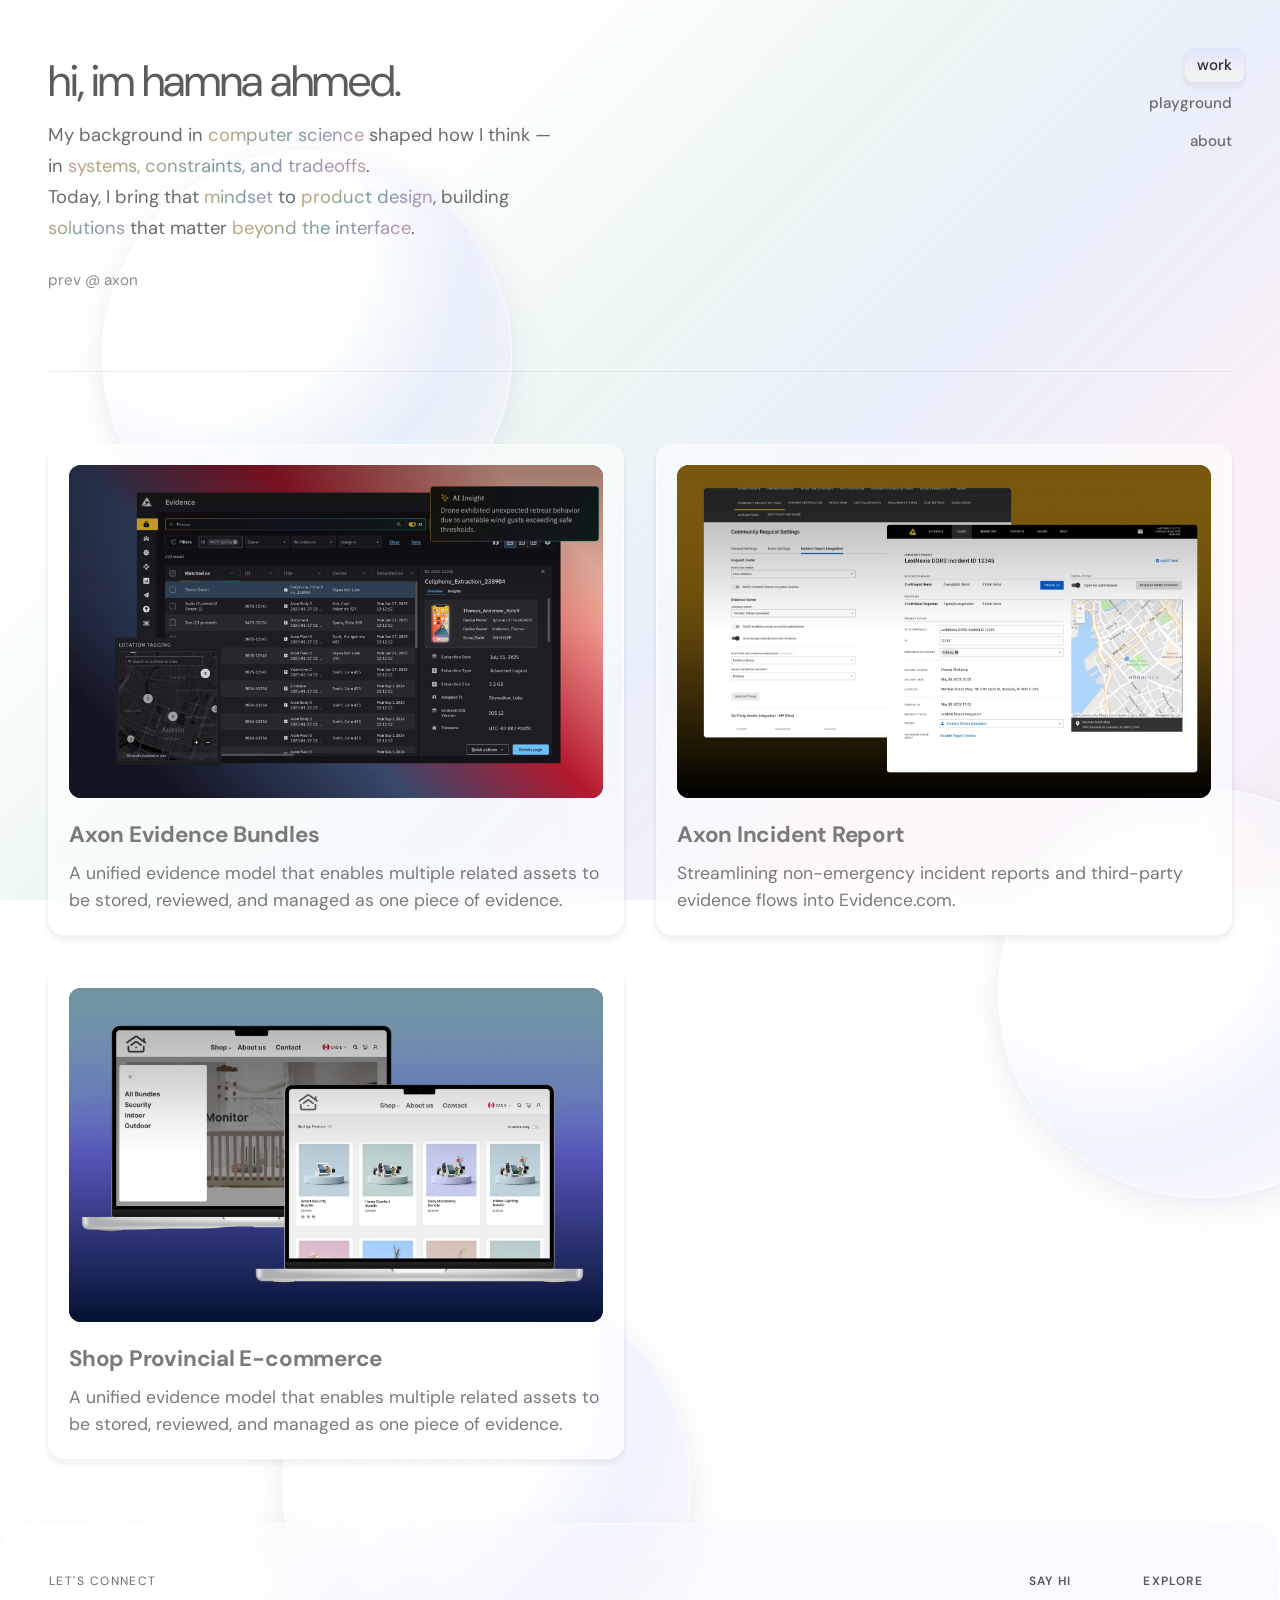
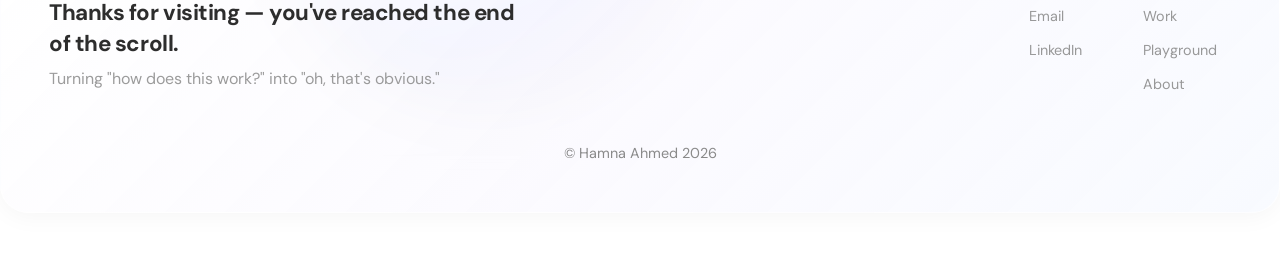
==== commit 603f7323: "Fix video paths and add favicon" ====
--- a/index.html
+++ b/index.html
@@ -4,6 +4,7 @@
   <meta charset="UTF-8">
   <meta name="viewport" content="width=device-width, initial-scale=1.0">
   <title>hamna ahmed — Product Designer</title>
+  <link rel="icon" href="favicon.png" type="image/png">
   <link rel="preconnect" href="https://fonts.googleapis.com">
   <link rel="preconnect" href="https://fonts.gstatic.com" crossorigin>
   <link href="https://fonts.googleapis.com/css2?family=DM+Sans:ital,opsz,wght@0,9..40,400;0,9..40,500;0,9..40,600;0,9..40,700;1,9..40,400&display=swap" rel="stylesheet">
@@ -551,7 +552,7 @@
           <p class="case-study__more-label">Want to read more?</p>
           <div class="case-study__more-cards">
             <div class="case-study__more-card" data-project="incident-report" role="button" tabindex="0">
-              <img src="images/axon-evidence-cover.png" alt="Axon Incident Report" class="case-study__more-img">
+              <img src="images/axon-incident-cover.png" alt="Axon Incident Report" class="case-study__more-img">
               <h4 class="case-study__more-title">Axon Incident Report</h4>
               <p class="case-study__more-desc">Streamlining non-emergency incident reports and third-party evidence flows into Evidence.com.</p>
             </div>
@@ -830,7 +831,7 @@
           <p class="case-study__more-label">Want to read more?</p>
           <div class="case-study__more-cards">
             <div class="case-study__more-card" data-project="evidence-bundles" role="button" tabindex="0">
-              <img src="images/axon-incident-cover.png" alt="Axon Evidence Bundles" class="case-study__more-img">
+              <img src="images/axon-evidence-cover.png" alt="Axon Evidence Bundles" class="case-study__more-img">
               <h4 class="case-study__more-title">Axon Evidence Bundles</h4>
               <p class="case-study__more-desc">A unified evidence model that enables multiple related assets to be stored, reviewed, and managed as one piece of evidence.</p>
             </div>
@@ -926,7 +927,7 @@
             <div class="case-study__solution-media">
               <div class="case-study__video-wrap">
                 <video class="case-study__video" playsinline autoplay loop muted preload="auto">
-                  <source src="videos/SPV1 Copy.mp4" type="video/mp4">
+                  <source src="videos/SPV1 copy.mp4" type="video/mp4">
                   Your browser does not support the video tag.
                 </video>
               </div>
@@ -936,7 +937,7 @@
             <div class="case-study__solution-media">
               <div class="case-study__video-wrap">
                 <video class="case-study__video" playsinline autoplay loop muted preload="auto">
-                  <source src="videos/SPV2 Copy.mp4" type="video/mp4">
+                  <source src="videos/SPV2 copy.mp4" type="video/mp4">
                   Your browser does not support the video tag.
                 </video>
               </div>
@@ -1098,12 +1099,12 @@
           <p class="case-study__more-label">Want to read more?</p>
           <div class="case-study__more-cards">
             <div class="case-study__more-card" data-project="evidence-bundles" role="button" tabindex="0">
-              <img src="images/axon-evidence-cover.png" alt="Axon Evidence Bundles" class="case-study__more-img">
+              <img src="images/axon-incident-cover.png" alt="Axon Evidence Bundles" class="case-study__more-img">
               <h4 class="case-study__more-title">Axon Evidence Bundles</h4>
               <p class="case-study__more-desc">A unified evidence model that enables multiple related assets to be stored, reviewed, and managed as one piece of evidence.</p>
             </div>
             <div class="case-study__more-card" data-project="incident-report" role="button" tabindex="0">
-              <img src="images/axon-incident-cover.png" alt="Axon Incident Report" class="case-study__more-img">
+              <img src="images/axon-evidence-cover.png" alt="Axon Incident Report" class="case-study__more-img">
               <h4 class="case-study__more-title">Axon Incident Report</h4>
               <p class="case-study__more-desc">Streamlining non-emergency incident reports and third-party evidence flows into Evidence.com.</p>
             </div>
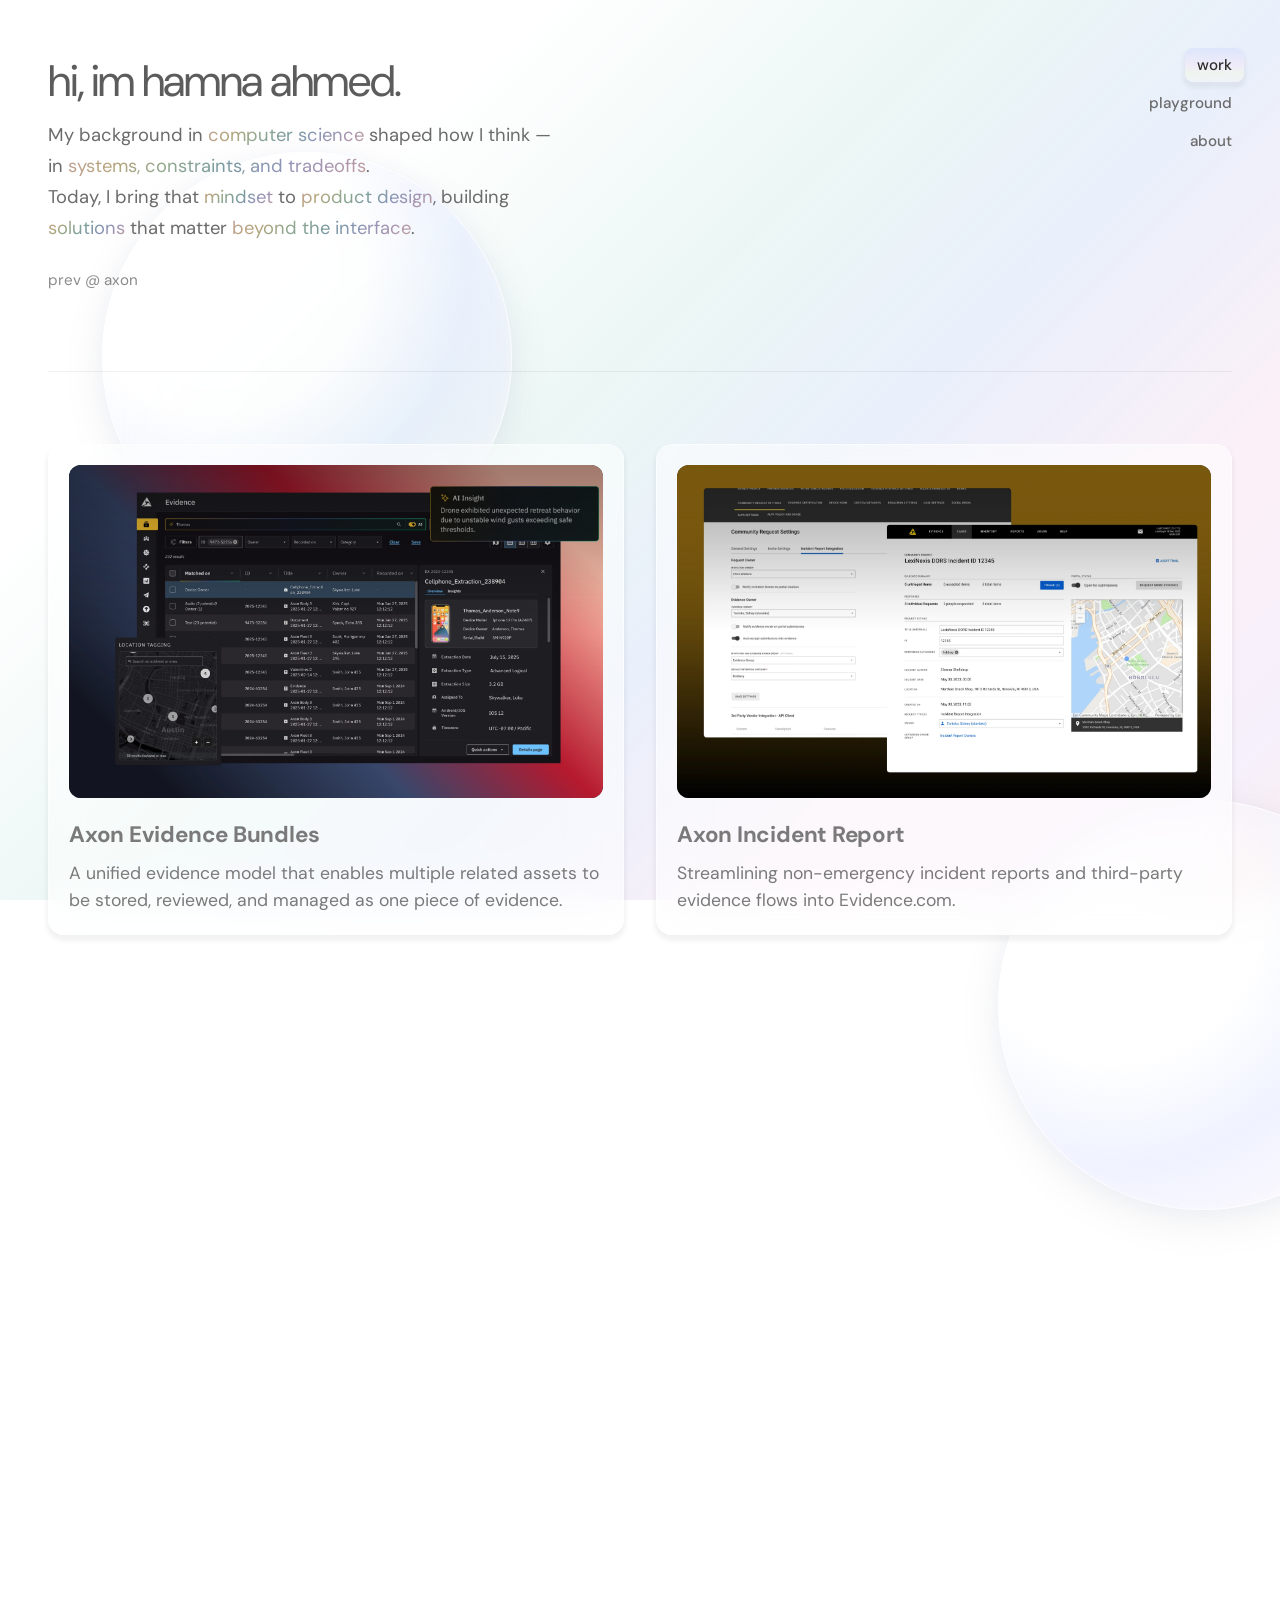
==== commit 76482425: "Update LinkedIn/GitHub links, add footer credit (Built with Cursor & Figma) Made-with: Cursor" ====
--- a/index.html
+++ b/index.html
@@ -82,7 +82,8 @@
             <div class="site-footer__col">
               <p class="site-footer__label">Say hi</p>
               <a href="mailto:ahmedhamna2002@gmail.com" class="site-footer__link">Email</a>
-              <a href="https://linkedin.com/in/hamnaahmed" target="_blank" rel="noopener noreferrer" class="site-footer__link">LinkedIn</a>
+              <a href="https://www.linkedin.com/in/hahmed08/" target="_blank" rel="noopener noreferrer" class="site-footer__link">LinkedIn</a>
+              <a href="https://github.com/hhxmna" target="_blank" rel="noopener noreferrer" class="site-footer__link">GitHub</a>
             </div>
             <div class="site-footer__col">
               <p class="site-footer__label">Explore</p>
@@ -93,6 +94,7 @@
           </div>
         </div>
         <p class="site-footer__copyright">© Hamna Ahmed 2026</p>
+        <p class="site-footer__credit">Built with Cursor & Figma</p>
       </footer>
     </div>
 
@@ -123,7 +125,8 @@
             <div class="site-footer__col">
               <p class="site-footer__label">Say hi</p>
               <a href="mailto:ahmedhamna2002@gmail.com" class="site-footer__link">Email</a>
-              <a href="https://linkedin.com/in/hamnaahmed" target="_blank" rel="noopener noreferrer" class="site-footer__link">LinkedIn</a>
+              <a href="https://www.linkedin.com/in/hahmed08/" target="_blank" rel="noopener noreferrer" class="site-footer__link">LinkedIn</a>
+              <a href="https://github.com/hhxmna" target="_blank" rel="noopener noreferrer" class="site-footer__link">GitHub</a>
             </div>
             <div class="site-footer__col">
               <p class="site-footer__label">Explore</p>
@@ -134,6 +137,7 @@
           </div>
         </div>
         <p class="site-footer__copyright">© Hamna Ahmed 2026</p>
+        <p class="site-footer__credit">Built with Cursor & Figma</p>
       </footer>
     </div>
 
@@ -167,7 +171,8 @@
             <div class="site-footer__col">
               <p class="site-footer__label">Say hi</p>
               <a href="mailto:ahmedhamna2002@gmail.com" class="site-footer__link">Email</a>
-              <a href="https://linkedin.com/in/hamnaahmed" target="_blank" rel="noopener noreferrer" class="site-footer__link">LinkedIn</a>
+              <a href="https://www.linkedin.com/in/hahmed08/" target="_blank" rel="noopener noreferrer" class="site-footer__link">LinkedIn</a>
+              <a href="https://github.com/hhxmna" target="_blank" rel="noopener noreferrer" class="site-footer__link">GitHub</a>
             </div>
             <div class="site-footer__col">
               <p class="site-footer__label">Explore</p>
@@ -178,6 +183,7 @@
           </div>
         </div>
         <p class="site-footer__copyright">© Hamna Ahmed 2026</p>
+        <p class="site-footer__credit">Built with Cursor & Figma</p>
       </footer>
     </div>
 
--- a/styles.css
+++ b/styles.css
@@ -838,6 +838,14 @@
   text-align: center;
 }
 
+.site-footer__credit {
+  font-size: 0.8rem;
+  color: var(--color-text-light);
+  margin: 0.5rem 0 0;
+  text-align: center;
+  opacity: 0.85;
+}
+
 .site-footer__right {
   display: flex;
   gap: 3rem;
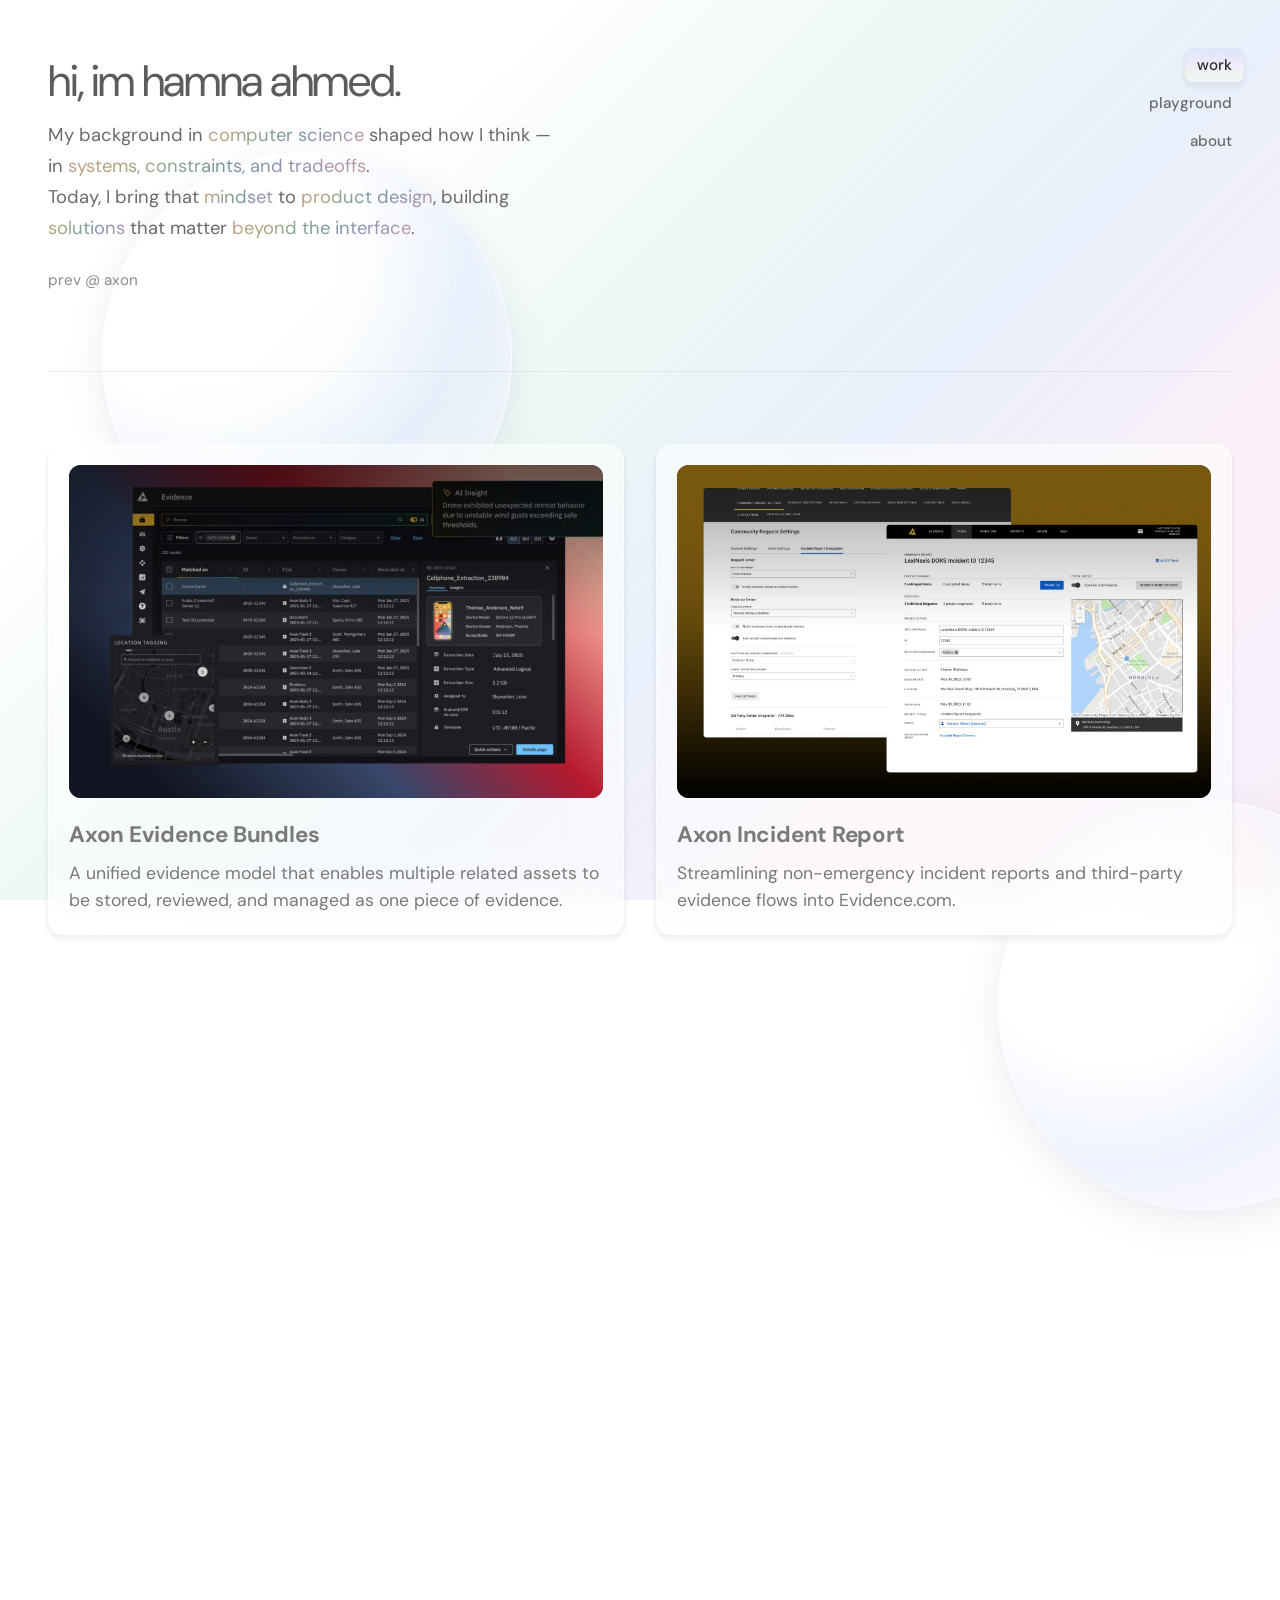
==== commit 9d028315: "Fix Evidence Bundles vs Incident Report images (Work cards + read more sections) Made-with: Cursor" ====
--- a/index.html
+++ b/index.html
@@ -1105,12 +1105,12 @@
           <p class="case-study__more-label">Want to read more?</p>
           <div class="case-study__more-cards">
             <div class="case-study__more-card" data-project="evidence-bundles" role="button" tabindex="0">
-              <img src="images/axon-incident-cover.png" alt="Axon Evidence Bundles" class="case-study__more-img">
+              <img src="images/axon-evidence-cover.png" alt="Axon Evidence Bundles" class="case-study__more-img">
               <h4 class="case-study__more-title">Axon Evidence Bundles</h4>
               <p class="case-study__more-desc">A unified evidence model that enables multiple related assets to be stored, reviewed, and managed as one piece of evidence.</p>
             </div>
             <div class="case-study__more-card" data-project="incident-report" role="button" tabindex="0">
-              <img src="images/axon-evidence-cover.png" alt="Axon Incident Report" class="case-study__more-img">
+              <img src="images/axon-incident-cover.png" alt="Axon Incident Report" class="case-study__more-img">
               <h4 class="case-study__more-title">Axon Incident Report</h4>
               <p class="case-study__more-desc">Streamlining non-emergency incident reports and third-party evidence flows into Evidence.com.</p>
             </div>
--- a/styles.css
+++ b/styles.css
@@ -416,14 +416,14 @@
   background:
     linear-gradient(180deg, rgba(0,0,0,0.3) 0%, transparent 50%),
     linear-gradient(180deg, rgba(0,0,0,0.1) 0%, transparent 40%),
-    #1a1d24 url('images/axon-incident-cover.png') center / cover no-repeat;
+    #1a1d24 url('images/axon-evidence-cover.png') center / cover no-repeat;
 }
 
 .project-card__thumbnail--axon-incident {
   background:
     linear-gradient(180deg, rgba(0,0,0,0.3) 0%, transparent 50%),
     linear-gradient(180deg, rgba(0,0,0,0.1) 0%, transparent 40%),
-    #1a1d24 url('images/axon-evidence-cover.png') center / cover no-repeat;
+    #1a1d24 url('images/axon-incident-cover.png') center / cover no-repeat;
 }
 
 .project-card__thumbnail--shop-provincial {
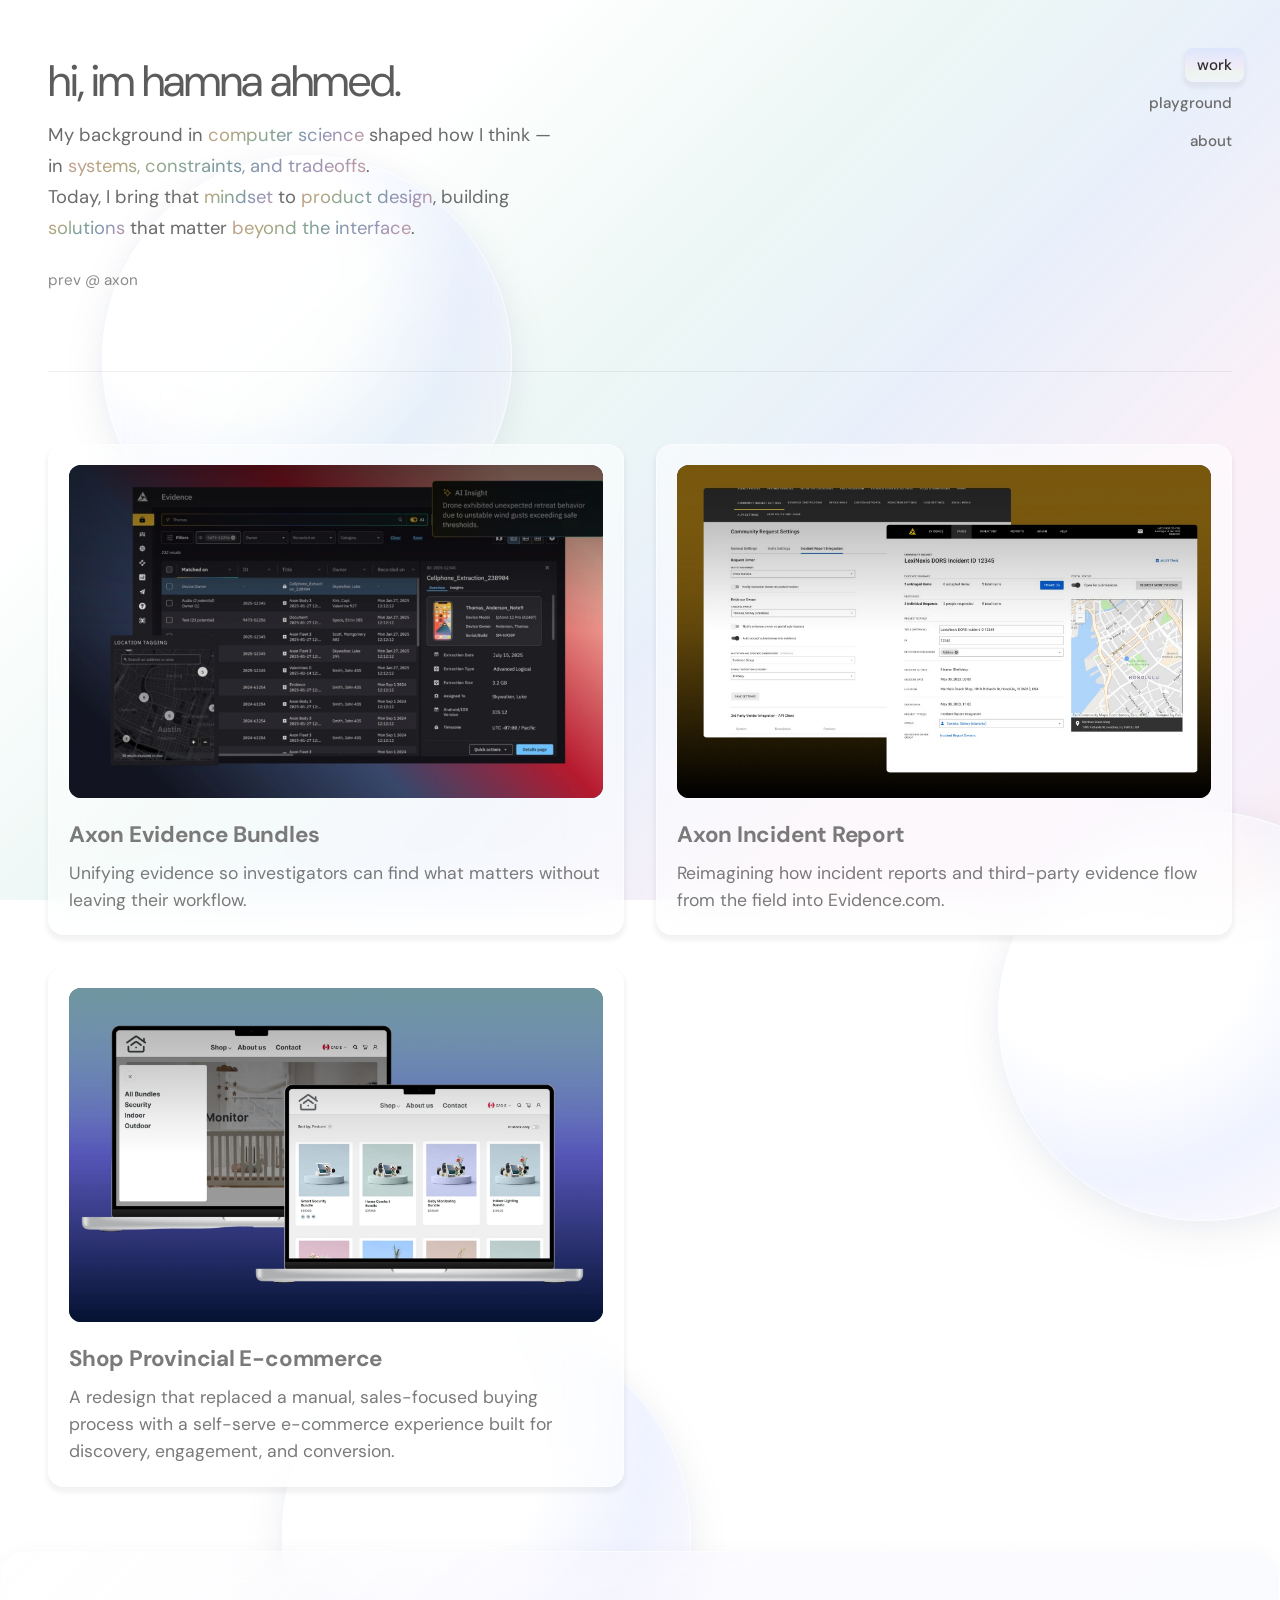
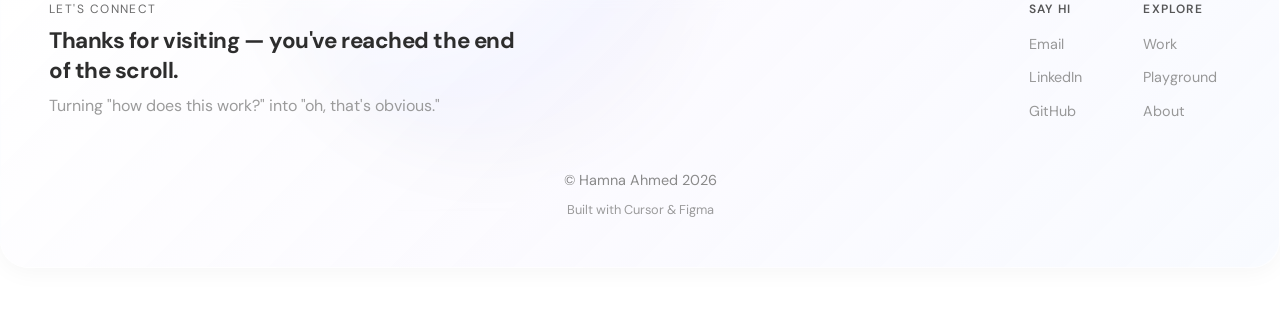
==== commit 892670bc: "Update project descriptions: shorter, punchier copy for Evidence Bundles, Incident Report, Shop Prov" ====
--- a/index.html
+++ b/index.html
@@ -46,7 +46,7 @@
               </div>
             </div>
             <h2 class="project-card__title">Axon Evidence Bundles</h2>
-            <p class="project-card__description">A unified evidence model that enables multiple related assets to be stored, reviewed, and managed as one piece of evidence.</p>
+            <p class="project-card__description">Unifying evidence so investigators can find what matters without leaving their workflow.</p>
           </article>
 
           <article class="project-card" data-project="incident-report">
@@ -56,7 +56,7 @@
               </div>
             </div>
             <h2 class="project-card__title">Axon Incident Report</h2>
-            <p class="project-card__description">Streamlining non-emergency incident reports and third-party evidence flows into Evidence.com.</p>
+            <p class="project-card__description">Reimagining how incident reports and third-party evidence flow from the field into Evidence.com.</p>
           </article>
 
           <article class="project-card" data-project="shop-provincial">
@@ -66,7 +66,7 @@
               </div>
             </div>
             <h2 class="project-card__title">Shop Provincial E-commerce</h2>
-            <p class="project-card__description">A unified evidence model that enables multiple related assets to be stored, reviewed, and managed as one piece of evidence.</p>
+            <p class="project-card__description">A redesign that replaced a manual, sales-focused buying process with a self-serve e-commerce experience built for discovery, engagement, and conversion.</p>
           </article>
         </div>
       </section>
@@ -560,12 +560,12 @@
             <div class="case-study__more-card" data-project="incident-report" role="button" tabindex="0">
               <img src="images/axon-incident-cover.png" alt="Axon Incident Report" class="case-study__more-img">
               <h4 class="case-study__more-title">Axon Incident Report</h4>
-              <p class="case-study__more-desc">Streamlining non-emergency incident reports and third-party evidence flows into Evidence.com.</p>
+              <p class="case-study__more-desc">Reimagining how incident reports and third-party evidence flow from the field into Evidence.com.</p>
             </div>
             <div class="case-study__more-card" data-project="shop-provincial" role="button" tabindex="0">
               <img src="images/shop-provincial-cover.png" alt="Shop Provincial E-commerce" class="case-study__more-img">
               <h4 class="case-study__more-title">Shop Provincial E-commerce</h4>
-              <p class="case-study__more-desc">A unified evidence model that enables multiple related assets to be stored, reviewed, and managed as one piece of evidence.</p>
+              <p class="case-study__more-desc">A redesign that replaced a manual, sales-focused buying process with a self-serve e-commerce experience built for discovery, engagement, and conversion.</p>
             </div>
           </div>
         </section>
@@ -839,12 +839,12 @@
             <div class="case-study__more-card" data-project="evidence-bundles" role="button" tabindex="0">
               <img src="images/axon-evidence-cover.png" alt="Axon Evidence Bundles" class="case-study__more-img">
               <h4 class="case-study__more-title">Axon Evidence Bundles</h4>
-              <p class="case-study__more-desc">A unified evidence model that enables multiple related assets to be stored, reviewed, and managed as one piece of evidence.</p>
+              <p class="case-study__more-desc">Unifying evidence so investigators can find what matters without leaving their workflow.</p>
             </div>
             <div class="case-study__more-card" data-project="shop-provincial" role="button" tabindex="0">
               <img src="images/shop-provincial-cover.png" alt="Shop Provincial E-commerce" class="case-study__more-img">
               <h4 class="case-study__more-title">Shop Provincial E-commerce</h4>
-              <p class="case-study__more-desc">A unified evidence model that enables multiple related assets to be stored, reviewed, and managed as one piece of evidence.</p>
+              <p class="case-study__more-desc">A redesign that replaced a manual, sales-focused buying process with a self-serve e-commerce experience built for discovery, engagement, and conversion.</p>
             </div>
           </div>
         </section>
@@ -1107,12 +1107,12 @@
             <div class="case-study__more-card" data-project="evidence-bundles" role="button" tabindex="0">
               <img src="images/axon-evidence-cover.png" alt="Axon Evidence Bundles" class="case-study__more-img">
               <h4 class="case-study__more-title">Axon Evidence Bundles</h4>
-              <p class="case-study__more-desc">A unified evidence model that enables multiple related assets to be stored, reviewed, and managed as one piece of evidence.</p>
+              <p class="case-study__more-desc">Unifying evidence so investigators can find what matters without leaving their workflow.</p>
             </div>
             <div class="case-study__more-card" data-project="incident-report" role="button" tabindex="0">
               <img src="images/axon-incident-cover.png" alt="Axon Incident Report" class="case-study__more-img">
               <h4 class="case-study__more-title">Axon Incident Report</h4>
-              <p class="case-study__more-desc">Streamlining non-emergency incident reports and third-party evidence flows into Evidence.com.</p>
+              <p class="case-study__more-desc">Reimagining how incident reports and third-party evidence flow from the field into Evidence.com.</p>
             </div>
           </div>
         </section>
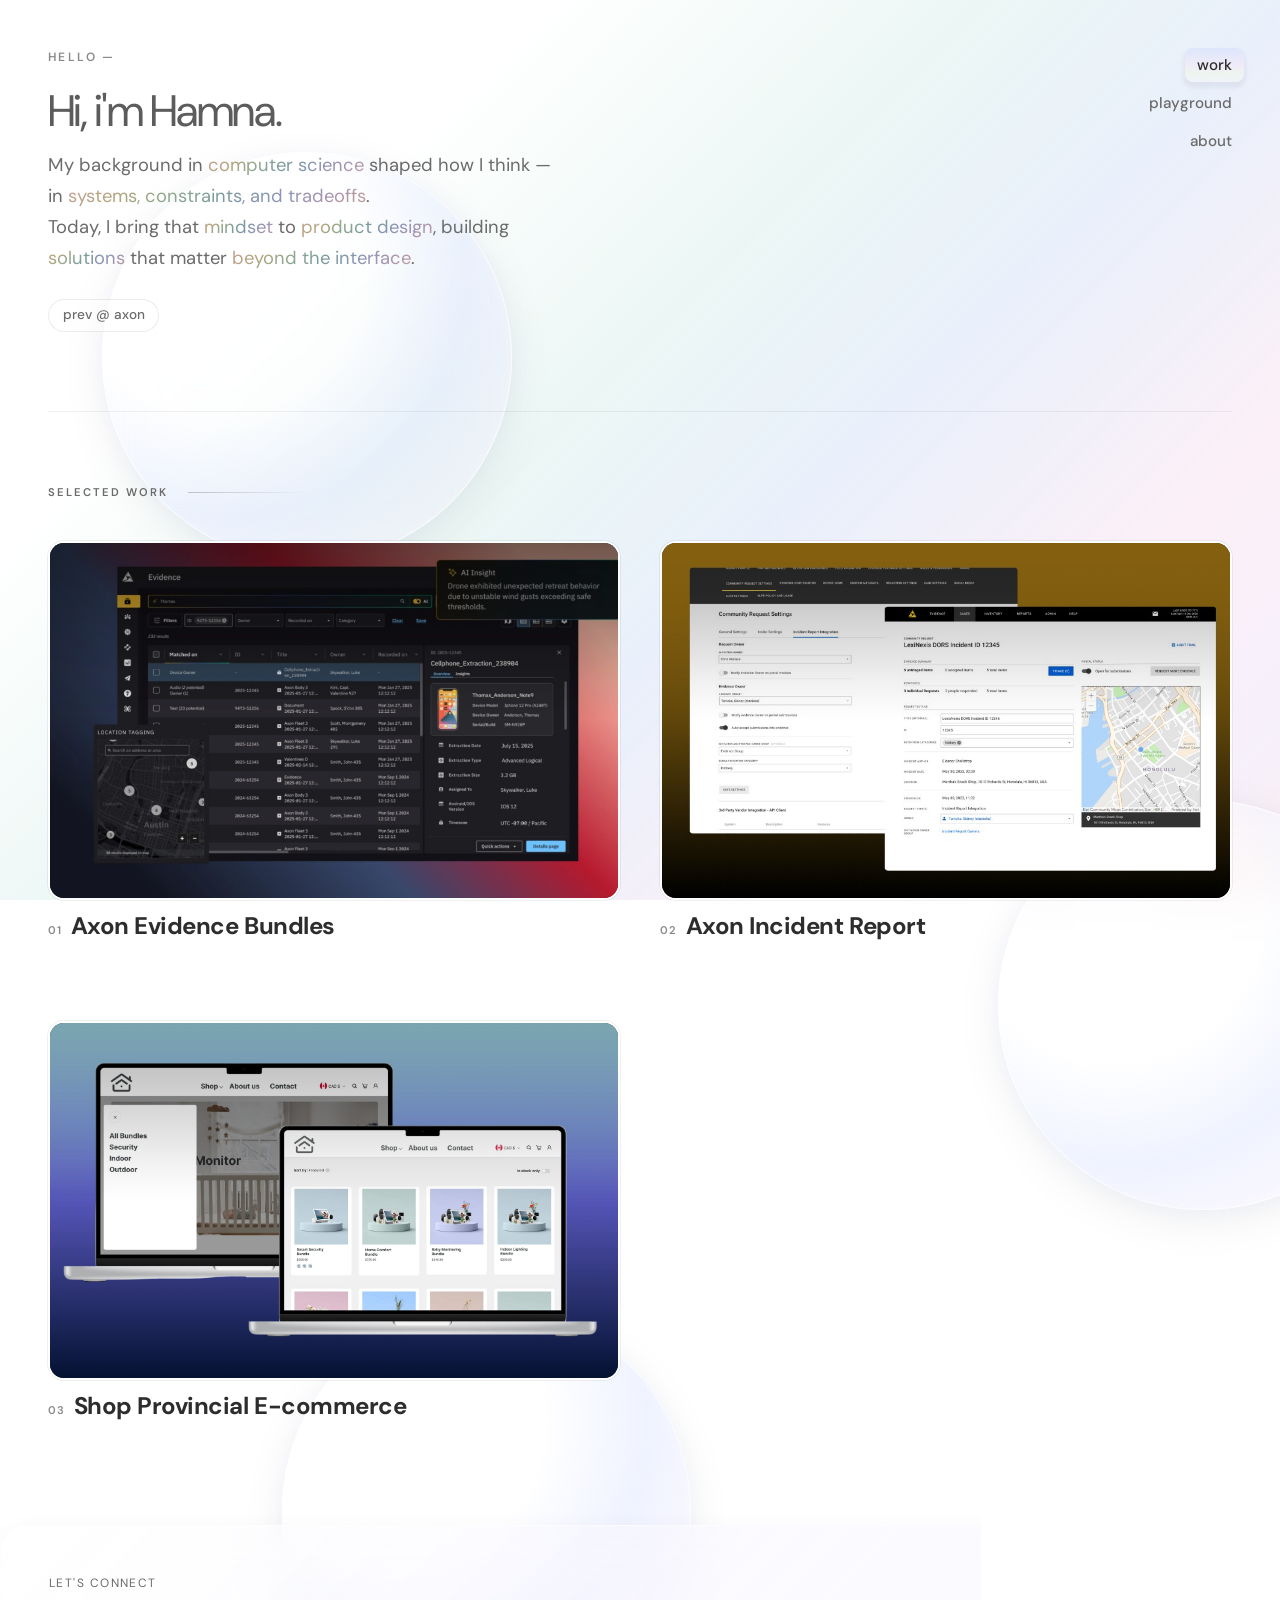
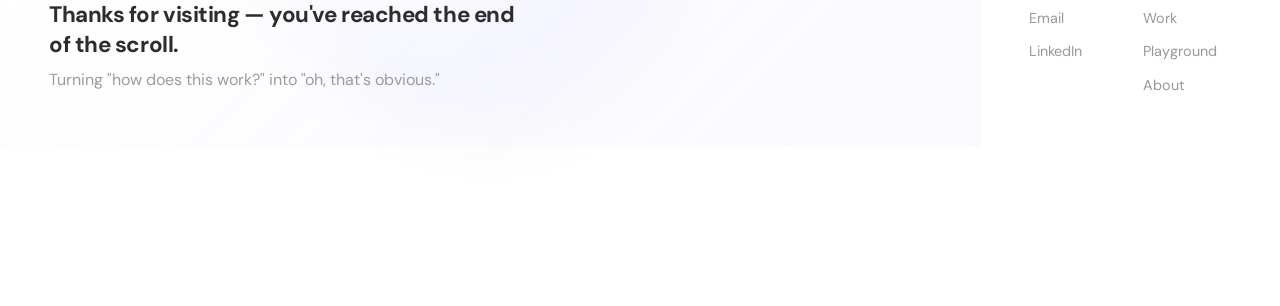
==== commit dc1a62b5: "Update portfolio: About section, logo (Hi i'm Hamna), vercel config Made-with: Cursor" ====
--- a/index.html
+++ b/index.html
@@ -21,7 +21,8 @@
 
   <header id="about" class="header">
     <div class="header-content">
-      <h1 class="logo">hi, im hamna ahmed.</h1>
+      <p class="header__eyebrow">Hello —</p>
+      <h1 class="logo">Hi, i'm Hamna.</h1>
       <p class="about-intro">
         My background in <span class="about-intro__highlight">computer science</span> shaped how I think — in <span class="about-intro__highlight">systems, constraints, and tradeoffs</span>.<br>
         Today, I bring that <span class="about-intro__highlight">mindset</span> to <span class="about-intro__highlight">product design</span>, building <span class="about-intro__highlight">solutions</span> that matter <span class="about-intro__highlight">beyond the interface</span>.
@@ -38,6 +39,10 @@
   <main class="main">
     <div id="page-work" class="page-view page-view--active" data-page="work">
       <section id="work" class="projects">
+        <header class="projects__header">
+          <p class="projects__label">Selected work</p>
+          <div class="projects__line" aria-hidden="true"></div>
+        </header>
         <div class="project-cards">
           <article class="project-card" data-project="evidence-bundles">
             <div class="project-card__image-wrapper">
@@ -45,8 +50,11 @@
                 <span class="project-card__badge">AUG - OCT 2025</span>
               </div>
             </div>
-            <h2 class="project-card__title">Axon Evidence Bundles</h2>
-            <p class="project-card__description">Unifying evidence so investigators can find what matters without leaving their workflow.</p>
+            <div class="project-card__text">
+              <h2 class="project-card__title">Axon Evidence Bundles</h2>
+              <p class="project-card__description">Unifying evidence so investigators can find what matters without leaving their workflow.</p>
+              <span class="project-card__hint">View case study →</span>
+            </div>
           </article>
 
           <article class="project-card" data-project="incident-report">
@@ -55,8 +63,11 @@
                 <span class="project-card__badge">MAY - AUG 2023</span>
               </div>
             </div>
-            <h2 class="project-card__title">Axon Incident Report</h2>
-            <p class="project-card__description">Reimagining how incident reports and third-party evidence flow from the field into Evidence.com.</p>
+            <div class="project-card__text">
+              <h2 class="project-card__title">Axon Incident Report</h2>
+              <p class="project-card__description">Reimagining how incident reports and third-party evidence flow from the field into Evidence.com.</p>
+              <span class="project-card__hint">View case study →</span>
+            </div>
           </article>
 
           <article class="project-card" data-project="shop-provincial">
@@ -65,8 +76,11 @@
                 <span class="project-card__badge">DEC - APR 2023</span>
               </div>
             </div>
-            <h2 class="project-card__title">Shop Provincial E-commerce</h2>
-            <p class="project-card__description">A redesign that replaced a manual, sales-focused buying process with a self-serve e-commerce experience built for discovery, engagement, and conversion.</p>
+            <div class="project-card__text">
+              <h2 class="project-card__title">Shop Provincial E-commerce</h2>
+              <p class="project-card__description">A redesign that replaced a manual, sales-focused buying process with a self-serve e-commerce experience built for discovery, engagement, and conversion.</p>
+              <span class="project-card__hint">View case study →</span>
+            </div>
           </article>
         </div>
       </section>
@@ -107,8 +121,11 @@
                 <span class="project-card__badge">Project</span>
               </div>
             </div>
-            <h2 class="project-card__title">Memory Frame</h2>
-            <p class="project-card__description">A digital memory frame maker for creating and sharing frames with the people you care about.</p>
+            <div class="project-card__text">
+              <h2 class="project-card__title">Memory Frame</h2>
+              <p class="project-card__description">A digital memory frame maker for creating and sharing frames with the people you care about.</p>
+              <span class="project-card__hint">View project →</span>
+            </div>
           </article>
 
         </div>
@@ -143,6 +160,10 @@
 
     <div id="page-about" class="page-view" data-page="about">
       <section class="about-page">
+        <header class="about-page__header">
+          <p class="about-page__label">A bit about me</p>
+          <div class="about-page__line" aria-hidden="true"></div>
+        </header>
         <div class="about-page__content">
           <div class="about-page__text">
             <p class="about-page__body">I began in computer science, but found my way to product design through a growing interest in how technology is shaped around people. I'm especially drawn to solving problems for users whose experiences I may not naturally share.</p>
--- a/styles.css
+++ b/styles.css
@@ -227,6 +227,17 @@
 }
 
 /* ===== Header ===== */
+@keyframes headerFadeUp {
+  from {
+    opacity: 0;
+    transform: translateY(12px);
+  }
+  to {
+    opacity: 1;
+    transform: translateY(0);
+  }
+}
+
 .header {
   position: relative;
   display: flex;
@@ -248,6 +259,17 @@
   background: rgba(0, 0, 0, 0.06);
 }
 
+.header__eyebrow {
+  font-size: 0.75rem;
+  font-weight: 600;
+  letter-spacing: 0.2em;
+  text-transform: uppercase;
+  color: var(--color-text-light);
+  margin-bottom: 0.75rem;
+  animation: headerFadeUp 0.6s ease forwards;
+  opacity: 0;
+}
+
 /* Vertical nav on the right, aligned with projects */
 .nav {
   display: flex;
@@ -264,11 +286,12 @@
   text-decoration: none;
   padding: 0.35rem 0;
   border-radius: 0;
-  transition: color 0.2s ease;
+  transition: color 0.2s ease, transform 0.2s ease;
 }
 
 .nav-link:hover {
   color: var(--color-text);
+  transform: translateX(-3px);
 }
 
 /* Gradient glass - only on active nav link */
@@ -299,14 +322,37 @@
   letter-spacing: -0.03em;
   color: #5c5c5c;
   margin-bottom: 0.35rem;
+  animation: headerFadeUp 0.6s ease forwards;
+  animation-delay: 0.1s;
+  opacity: 0;
+  transition: letter-spacing 0.3s ease, color 0.25s ease;
+}
+
+.logo:hover {
+  letter-spacing: -0.01em;
+  color: #4a4a4a;
 }
 
 .logo-subtitle {
-  font-size: 0.95rem;
-  font-weight: 400;
-  color: #8a8a8a;
+  display: inline-block;
+  font-size: 0.85rem;
+  font-weight: 500;
+  color: var(--color-text-muted);
   margin-top: 1.5rem;
   margin-bottom: 1rem;
+  padding: 0.35rem 0.85rem;
+  border-radius: 999px;
+  border: 1px solid rgba(0, 0, 0, 0.08);
+  background: rgba(255, 255, 255, 0.4);
+  animation: headerFadeUp 0.6s ease forwards;
+  animation-delay: 0.5s;
+  opacity: 0;
+  transition: border-color 0.2s ease, background 0.2s ease;
+}
+
+.logo-subtitle:hover {
+  border-color: rgba(0, 0, 0, 0.12);
+  background: rgba(255, 255, 255, 0.6);
 }
 
 .about-intro {
@@ -314,6 +360,9 @@
   color: #6b6b6b;
   line-height: 1.7;
   margin-bottom: 0;
+  animation: headerFadeUp 0.6s ease forwards;
+  animation-delay: 0.25s;
+  opacity: 0;
 }
 
 .about-intro__highlight {
@@ -330,6 +379,11 @@
   -webkit-background-clip: text;
   background-clip: text;
   color: transparent;
+  transition: filter 0.25s ease;
+}
+
+.about-intro__highlight:hover {
+  filter: brightness(1.15);
 }
 
 /* ===== Main Content ===== */
@@ -360,46 +414,75 @@
   margin-top: 4.5rem;
 }
 
+.projects__header {
+  display: flex;
+  align-items: center;
+  gap: 1.25rem;
+  margin-bottom: 2.5rem;
+}
+
+.projects__label {
+  font-size: 0.7rem;
+  font-weight: 600;
+  letter-spacing: 0.18em;
+  text-transform: uppercase;
+  color: var(--color-text-muted);
+  white-space: nowrap;
+}
+
+.projects__line {
+  flex: 1;
+  max-width: 120px;
+  height: 1px;
+  background: linear-gradient(
+    90deg,
+    rgba(45, 45, 45, 0.25) 0%,
+    transparent 100%
+  );
+}
+
 .project-cards {
+  counter-reset: project;
   display: grid;
   grid-template-columns: repeat(2, 1fr);
-  gap: 2rem;
+  gap: 2.5rem;
 }
 
 .project-card {
+  display: flex;
+  flex-direction: column;
+  gap: 0.5rem;
+  position: relative;
+  counter-increment: project;
+}
+
+.project-card[data-project] {
+  cursor: pointer;
+}
+
+.project-card__image-wrapper {
+  position: relative;
   border-radius: 1rem;
   overflow: hidden;
-  /* Glass effect: white/transparent, gradient shows through from page background */
-  background: rgba(255, 255, 255, 0.5);
-  backdrop-filter: blur(24px);
-  -webkit-backdrop-filter: blur(24px);
-  border: 1px solid rgba(255, 255, 255, 0.6);
-  box-shadow: 0px 4px 4px 2px rgba(0, 0, 0, 0.05);
-  padding: 1.25rem;
-  position: relative;
-  transition: transform 0.25s ease, box-shadow 0.25s ease;
-}
-
-.project-card[data-project] {
-  cursor: pointer;
-}
-
-.project-card:hover {
-  transform: translateY(-4px);
-  box-shadow: 0px 8px 20px 4px rgba(0, 0, 0, 0.08);
-}
-
-.project-card__image-wrapper {
-  position: relative;
-  border-radius: 0.75rem;
-  overflow: hidden;
-  margin-bottom: 1.25rem;
-}
-
-/* Thumbnail placeholder - dark UI mock */
+  border: 2px solid rgba(255, 255, 255, 0.85);
+  box-shadow:
+    0 0 0 1px rgba(0, 0, 0, 0.06),
+    inset 0 1px 0 0 rgba(255, 255, 255, 0.9),
+    inset 0 -1px 0 0 rgba(255, 255, 255, 0.3);
+  transition: border-color 0.2s ease, box-shadow 0.2s ease;
+}
+
+.project-card:hover .project-card__image-wrapper {
+  border-color: rgba(255, 255, 255, 0.95);
+  box-shadow:
+    0 0 0 1px rgba(0, 0, 0, 0.08),
+    inset 0 1px 0 0 rgba(255, 255, 255, 1),
+    inset 0 -1px 0 0 rgba(255, 255, 255, 0.4);
+}
+
+/* Thumbnail - image block only */
 .project-card__thumbnail {
   aspect-ratio: 16 / 10;
-  transition: transform 0.4s ease;
   background: linear-gradient(
     180deg,
     #1a1d24 0%,
@@ -414,22 +497,22 @@
 
 .project-card__thumbnail--axon-evidence {
   background:
-    linear-gradient(180deg, rgba(0,0,0,0.3) 0%, transparent 50%),
-    linear-gradient(180deg, rgba(0,0,0,0.1) 0%, transparent 40%),
+    linear-gradient(180deg, rgba(0,0,0,0.25) 0%, transparent 50%),
+    linear-gradient(180deg, rgba(0,0,0,0.08) 0%, transparent 40%),
     #1a1d24 url('images/axon-evidence-cover.png') center / cover no-repeat;
 }
 
 .project-card__thumbnail--axon-incident {
   background:
-    linear-gradient(180deg, rgba(0,0,0,0.3) 0%, transparent 50%),
-    linear-gradient(180deg, rgba(0,0,0,0.1) 0%, transparent 40%),
+    linear-gradient(180deg, rgba(0,0,0,0.25) 0%, transparent 50%),
+    linear-gradient(180deg, rgba(0,0,0,0.08) 0%, transparent 40%),
     #1a1d24 url('images/axon-incident-cover.png') center / cover no-repeat;
 }
 
 .project-card__thumbnail--shop-provincial {
   background:
-    linear-gradient(180deg, rgba(0,0,0,0.3) 0%, transparent 50%),
-    linear-gradient(180deg, rgba(0,0,0,0.1) 0%, transparent 40%),
+    linear-gradient(180deg, rgba(0,0,0,0.25) 0%, transparent 50%),
+    linear-gradient(180deg, rgba(0,0,0,0.08) 0%, transparent 40%),
     #1a1d24 url('images/shop-provincial-cover.png') center / cover no-repeat;
 }
 
@@ -441,47 +524,188 @@
 
 .project-card__thumbnail--memory-frame {
   background:
-    linear-gradient(180deg, rgba(0,0,0,0.1) 0%, transparent 40%),
+    linear-gradient(180deg, rgba(0,0,0,0.08) 0%, transparent 40%),
     #e8e4dc url('images/memory-frame-cover.png') center / cover no-repeat;
 }
 
-.project-card:hover .project-card__thumbnail {
-  transform: scale(1.06);
-}
-
-
 .project-card__badge {
-  font-size: 0.9rem;
-  font-weight: 500;
+  font-size: 0.75rem;
+  font-weight: 600;
+  letter-spacing: 0.04em;
+  text-transform: uppercase;
   color: rgba(255, 255, 255, 0.9);
-  background: rgba(255, 255, 255, 0.15);
-  padding: 0.25rem 0.6rem;
+  background: rgba(255, 255, 255, 0.12);
+  padding: 0.35rem 0.65rem;
   border-radius: 0.5rem;
   opacity: 0;
-  transition: opacity 0.25s ease;
+  transform: translateY(4px) scale(0.97);
+  transition: opacity 0.25s ease, transform 0.25s ease;
 }
 
 .project-card:hover .project-card__badge {
   opacity: 1;
+  transform: translateY(0) scale(1);
 }
 
 .project-card__title {
-  font-size: 1.4rem;
+  font-size: 1.5rem;
   font-weight: 700;
-  color: #7a7a7a;
-  margin-bottom: 0.5rem;
-  letter-spacing: -0.01em;
+  letter-spacing: -0.02em;
+  color: var(--color-text);
+  margin-bottom: 0.1rem;
+  display: flex;
+  align-items: baseline;
+  gap: 0.5rem;
+  transition: color 0.2s ease;
+}
+
+.project-card__title::before {
+  content: "0" counter(project);
+  font-weight: 600;
+  font-size: 0.7rem;
+  letter-spacing: 0.12em;
+  color: var(--color-text-light);
+}
+
+.project-card:hover .project-card__title {
+  color: #3d3d3d;
+}
+
+.project-card__text {
+  display: flex;
+  flex-direction: column;
+  gap: 0.5rem;
 }
 
 .project-card__description {
-  font-size: 1.1rem;
-  color: #7a7a7a;
-  line-height: 1.55;
+  font-size: 1.05rem;
+  line-height: 1.6;
+  color: var(--color-text-muted);
+  max-height: 0;
+  overflow: hidden;
+  opacity: 0;
+  transform: translateY(-4px);
+  transition: max-height 0.35s ease, opacity 0.3s ease, transform 0.3s ease;
+  transition-delay: 0s;
+}
+
+.project-card__hint {
+  font-size: 0.8rem;
+  font-weight: 500;
+  letter-spacing: 0.02em;
+  color: var(--color-text-light);
+  opacity: 0;
+  transform: translateY(2px);
+  transition: opacity 0.25s ease, transform 0.25s ease;
+  transition-delay: 0s;
+}
+
+.project-card:hover .project-card__description {
+  max-height: 6em;
+  opacity: 1;
+  transform: translateY(0);
+  transition-delay: 0.05s;
+}
+
+.project-card:hover .project-card__hint {
+  opacity: 0.85;
+  transform: translateY(0);
+  transition-delay: 0.15s;
+}
+
+/* Touch / no-hover: always show description and hint */
+@media (hover: none) {
+  .project-card__description {
+    max-height: 6em;
+    opacity: 1;
+    transform: none;
+  }
+  .project-card__hint {
+    opacity: 0.85;
+    transform: none;
+  }
 }
 
 /* ===== About Page ===== */
 .about-page {
   padding: 2rem 0 4rem;
+}
+
+.about-page__header {
+  margin-bottom: 2.5rem;
+}
+
+.about-page__label {
+  font-size: 0.85rem;
+  font-weight: 500;
+  letter-spacing: 0.08em;
+  text-transform: uppercase;
+  color: var(--color-text-muted);
+  margin-bottom: 0.5rem;
+  opacity: 0;
+  animation: headerFadeUp 0.6s ease forwards;
+  animation-delay: 0.1s;
+  animation-fill-mode: both;
+}
+
+.about-page__line {
+  height: 3px;
+  width: 4rem;
+  border-radius: 2px;
+  background: linear-gradient(
+    90deg,
+    #c4a098 0%,
+    #b5a57d 25%,
+    #8fa88f 50%,
+    #7a9a9e 75%,
+    #a894b0 100%
+  );
+  opacity: 0;
+  animation: headerFadeUp 0.6s ease forwards;
+  animation-delay: 0.2s;
+  animation-fill-mode: both;
+}
+
+.about-page__content {
+  display: grid;
+  grid-template-columns: 1fr 1.2fr;
+  gap: 4rem;
+  align-items: start;
+}
+
+.about-page__text {
+  max-width: 65ch;
+}
+
+.about-page__intro {
+  font-size: 1.35rem;
+  font-weight: 500;
+  color: var(--color-text);
+  line-height: 1.6;
+  margin-bottom: 1.5rem;
+}
+
+.about-page__body {
+  font-size: 1.05rem;
+  color: var(--color-text-muted);
+  line-height: 1.7;
+  margin-bottom: 1rem;
+  opacity: 0;
+  animation: headerFadeUp 0.6s ease forwards;
+  animation-fill-mode: both;
+  transition: color 0.25s ease;
+}
+
+.about-page__body:nth-of-type(1) { animation-delay: 0.25s; }
+.about-page__body:nth-of-type(2) { animation-delay: 0.35s; }
+.about-page__body:nth-of-type(3) { animation-delay: 0.45s; }
+
+.about-page__body:hover {
+  color: var(--color-text);
+}
+
+.about-page__body:last-of-type {
+  margin-bottom: 1.25rem;
 }
 
 .about-page__resume-link {
@@ -508,6 +732,10 @@
   background-size: 200% 100%;
   background-clip: text;
   -webkit-background-clip: text;
+  opacity: 0;
+  animation: headerFadeUp 0.6s ease forwards;
+  animation-delay: 0.55s;
+  animation-fill-mode: both;
 }
 
 .about-page__resume-link::before {
@@ -538,40 +766,14 @@
   -webkit-background-clip: text;
 }
 
-.about-page__content {
-  display: grid;
-  grid-template-columns: 1fr 1.2fr;
-  gap: 4rem;
-  align-items: start;
-}
-
-.about-page__text {
-  max-width: 65ch;
-}
-
-.about-page__intro {
-  font-size: 1.35rem;
-  font-weight: 500;
-  color: var(--color-text);
-  line-height: 1.6;
-  margin-bottom: 1.5rem;
-}
-
-.about-page__body {
-  font-size: 1.05rem;
-  color: var(--color-text-muted);
-  line-height: 1.7;
-  margin-bottom: 1rem;
-}
-
-.about-page__body:last-of-type {
-  margin-bottom: 1.25rem;
-}
-
 .about-page__gallery {
   width: 100%;
   max-width: 380px;
   margin: 0 auto;
+  opacity: 0;
+  animation: headerFadeUp 0.6s ease forwards;
+  animation-delay: 0.65s;
+  animation-fill-mode: both;
 }
 
 .about-page__portrait-frame {
@@ -582,6 +784,12 @@
   -webkit-backdrop-filter: blur(16px);
   border: 1px solid rgba(255, 255, 255, 0.7);
   box-shadow: 0 4px 20px rgba(0, 0, 0, 0.06);
+  transition: box-shadow 0.3s ease, border-color 0.3s ease;
+}
+
+.about-page__portrait-frame:hover {
+  box-shadow: 0 8px 28px rgba(0, 0, 0, 0.1);
+  border-color: rgba(255, 255, 255, 0.9);
 }
 
 .about-page__image {
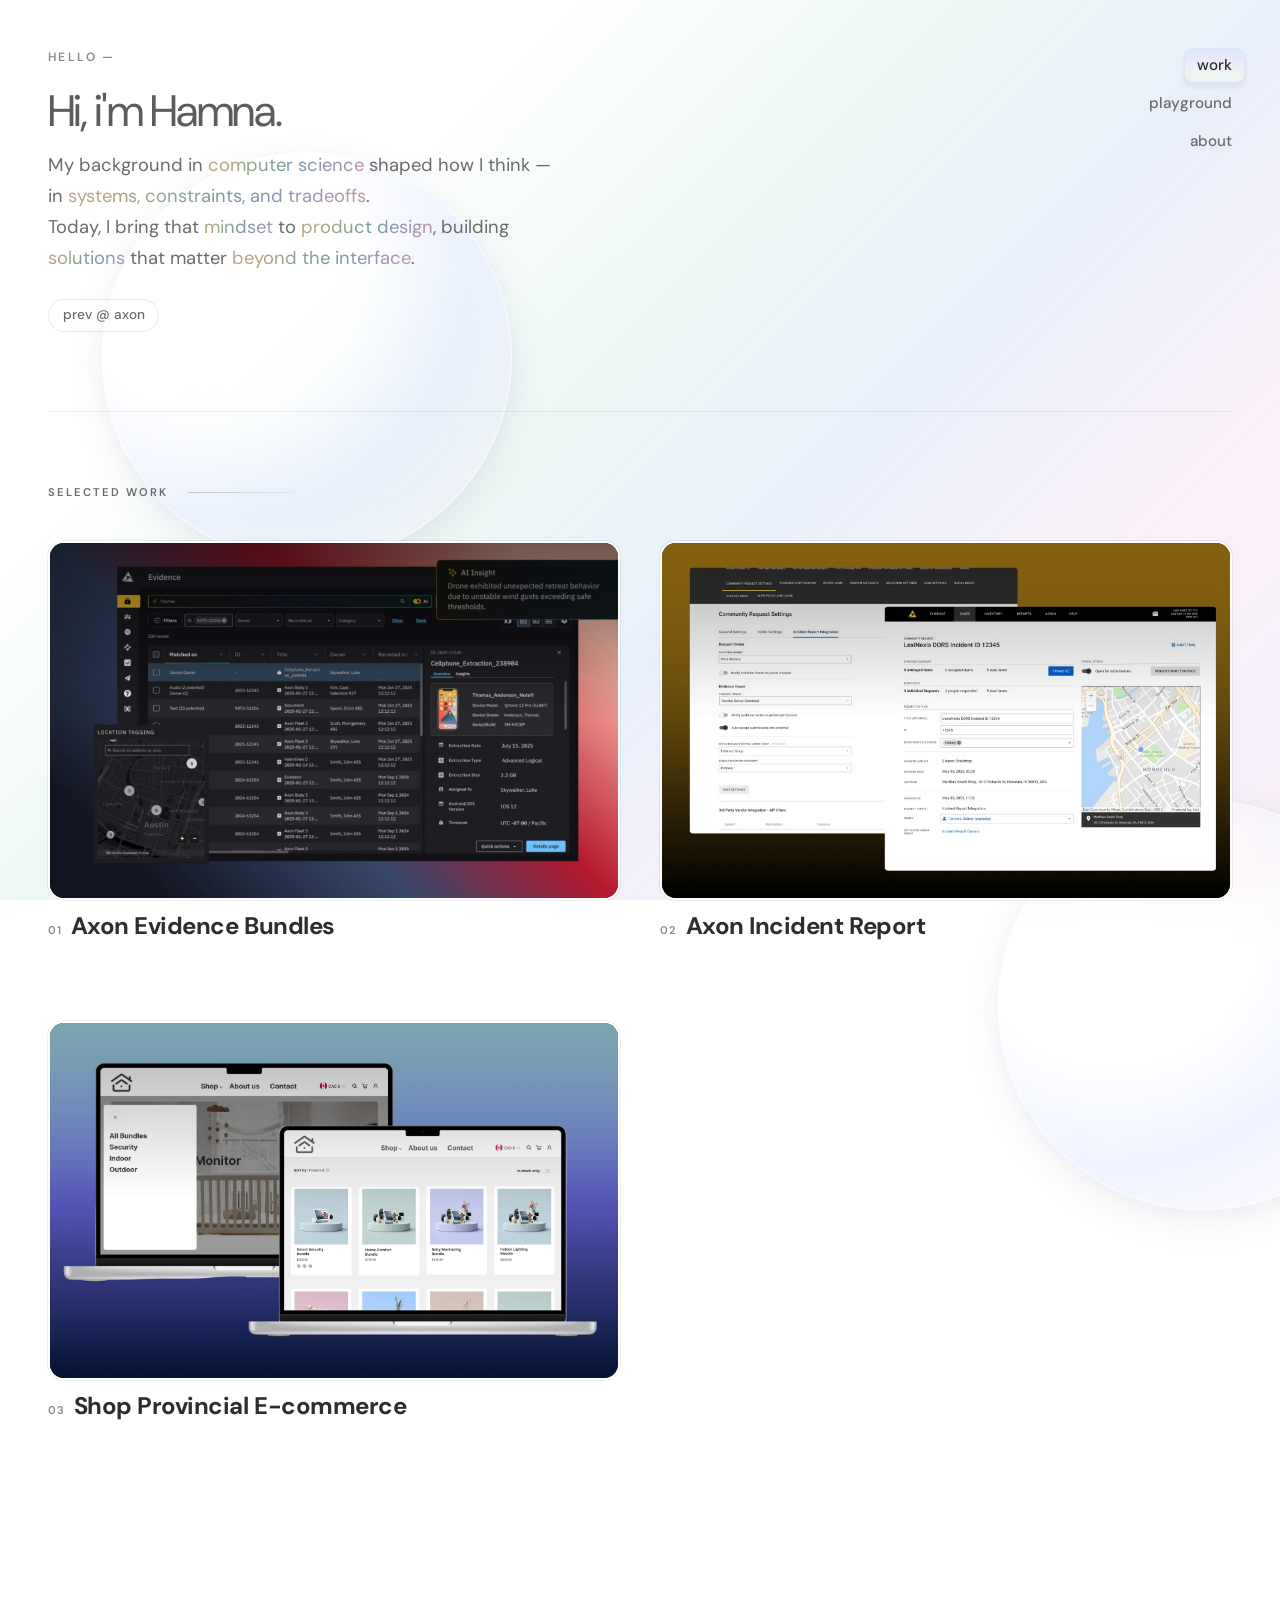
==== commit f4f32e4c: "Link Memory Frame playground card to live site Made-with: Cursor" ====
--- a/index.html
+++ b/index.html
@@ -124,7 +124,7 @@
             <div class="project-card__text">
               <h2 class="project-card__title">Memory Frame</h2>
               <p class="project-card__description">A digital memory frame maker for creating and sharing frames with the people you care about.</p>
-              <span class="project-card__hint">View project →</span>
+              <a href="https://memory-frame.vercel.app" target="_blank" rel="noopener noreferrer" class="project-card__hint">View project →</a>
             </div>
           </article>
 
